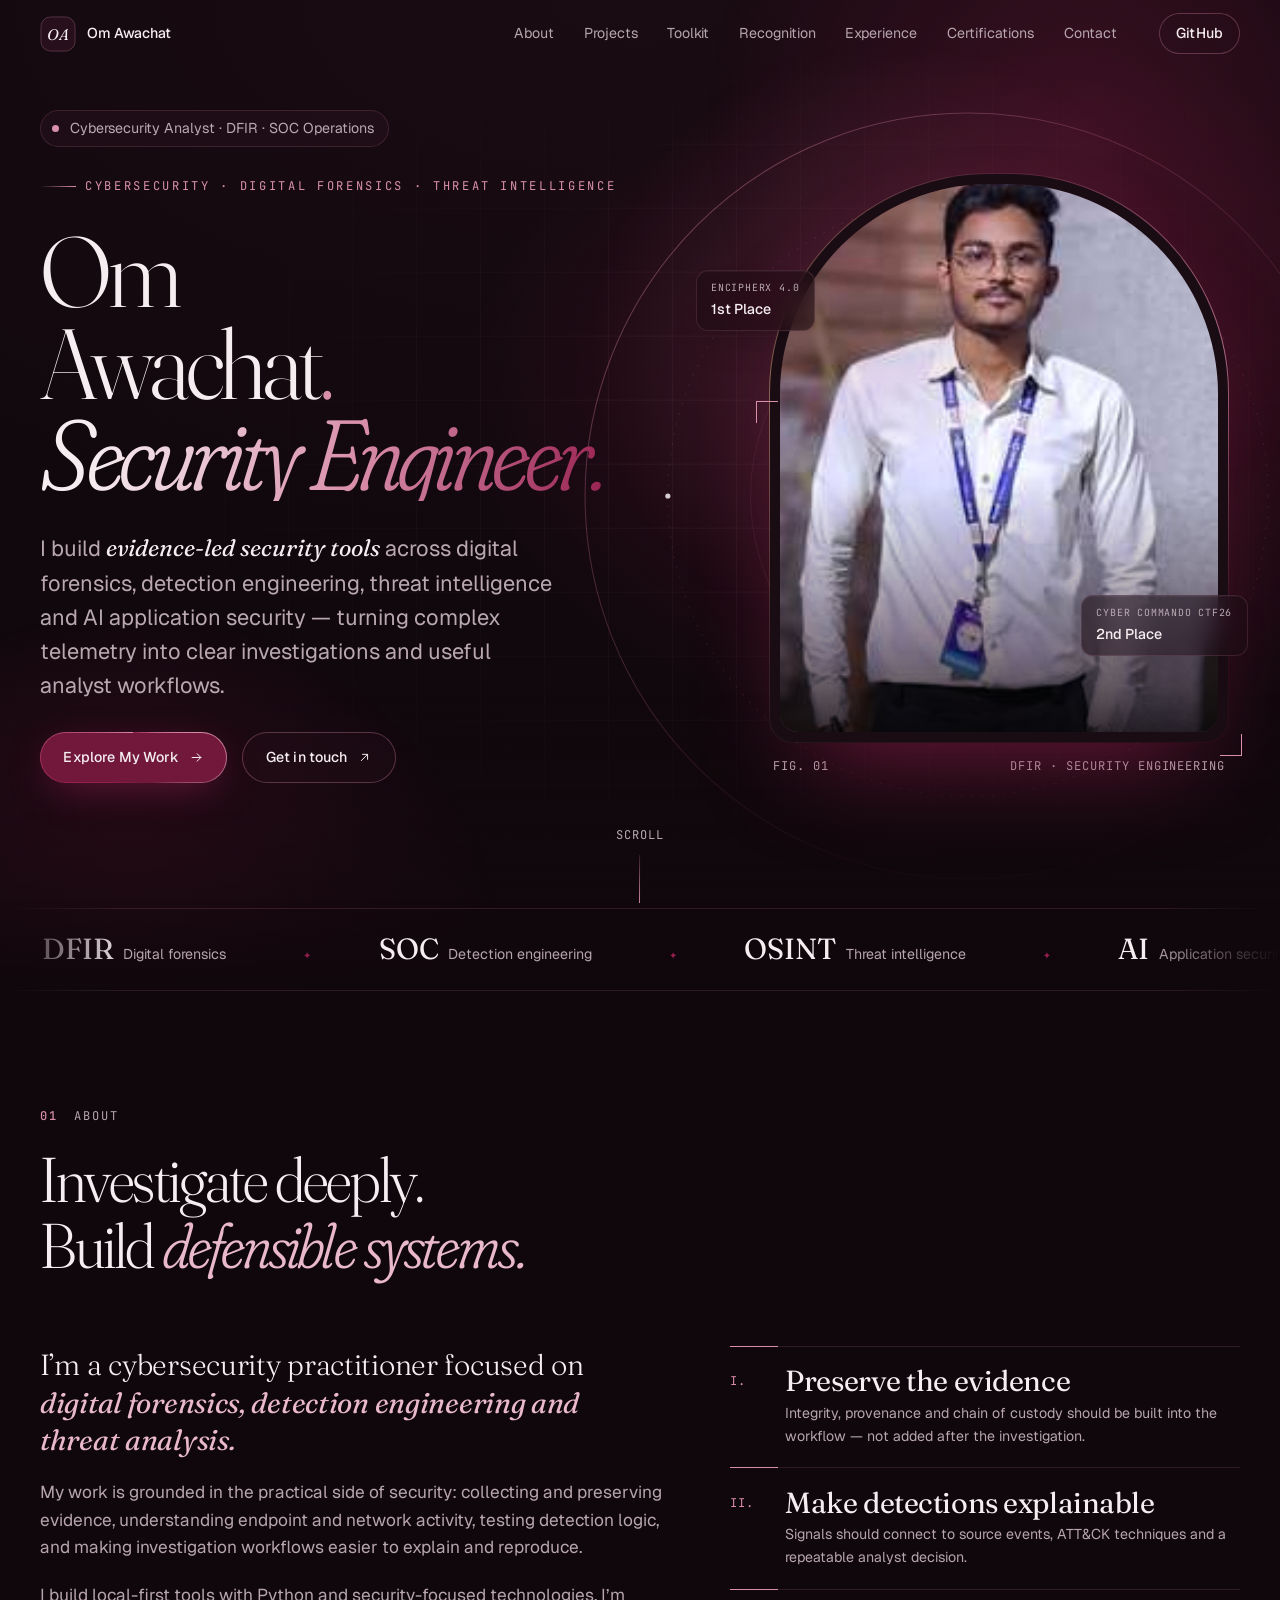
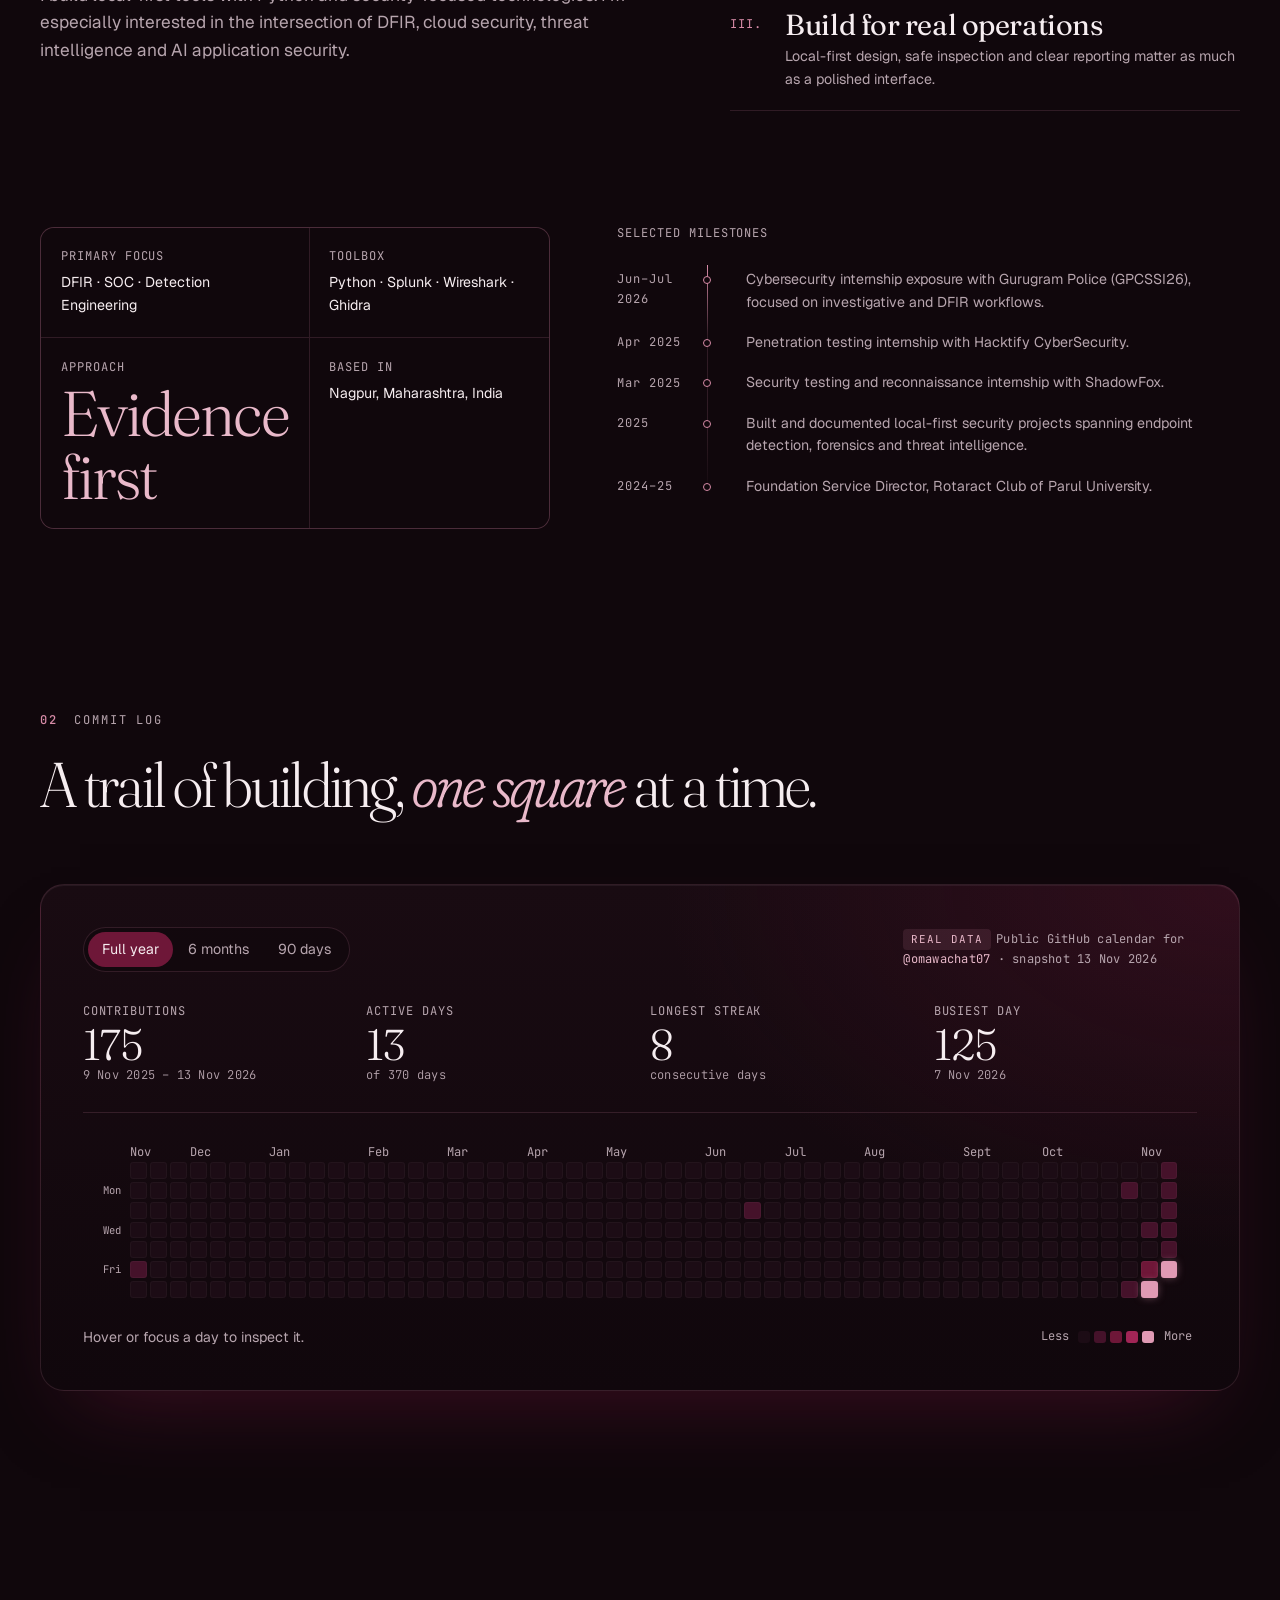
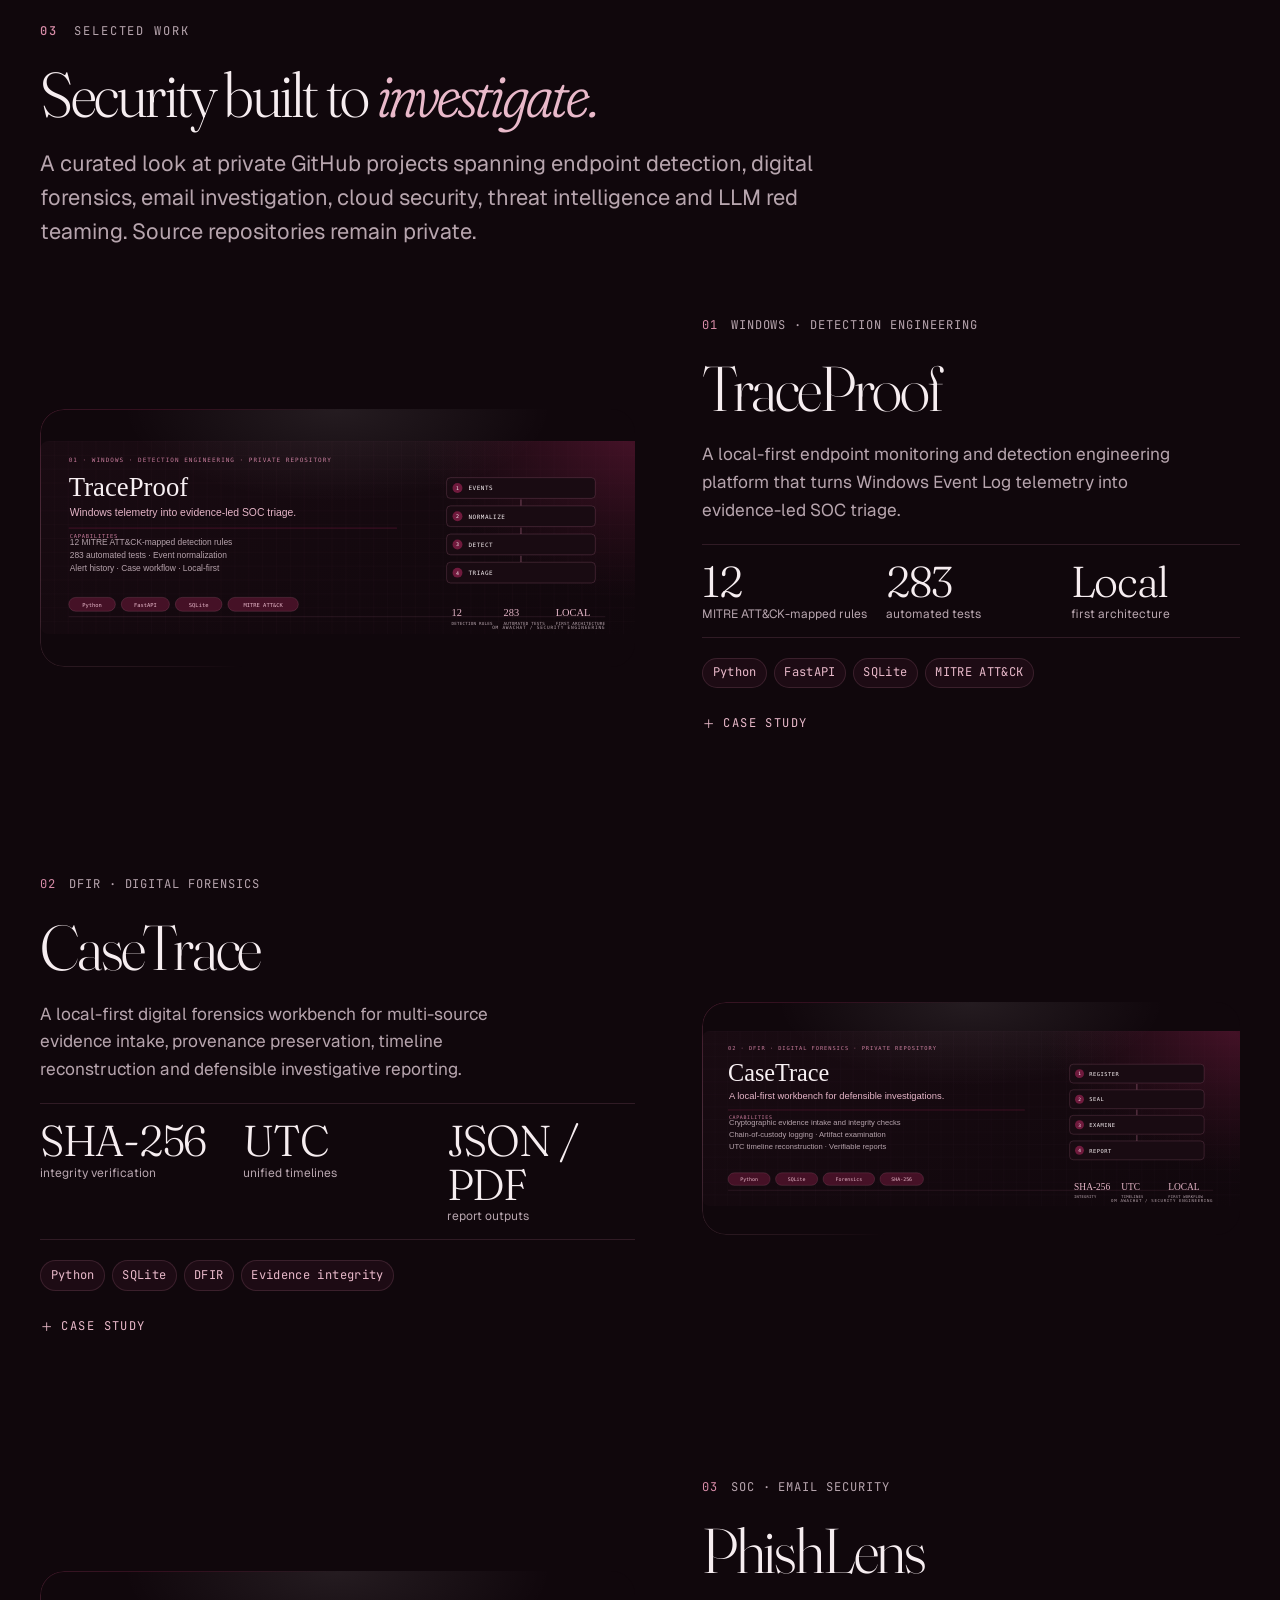
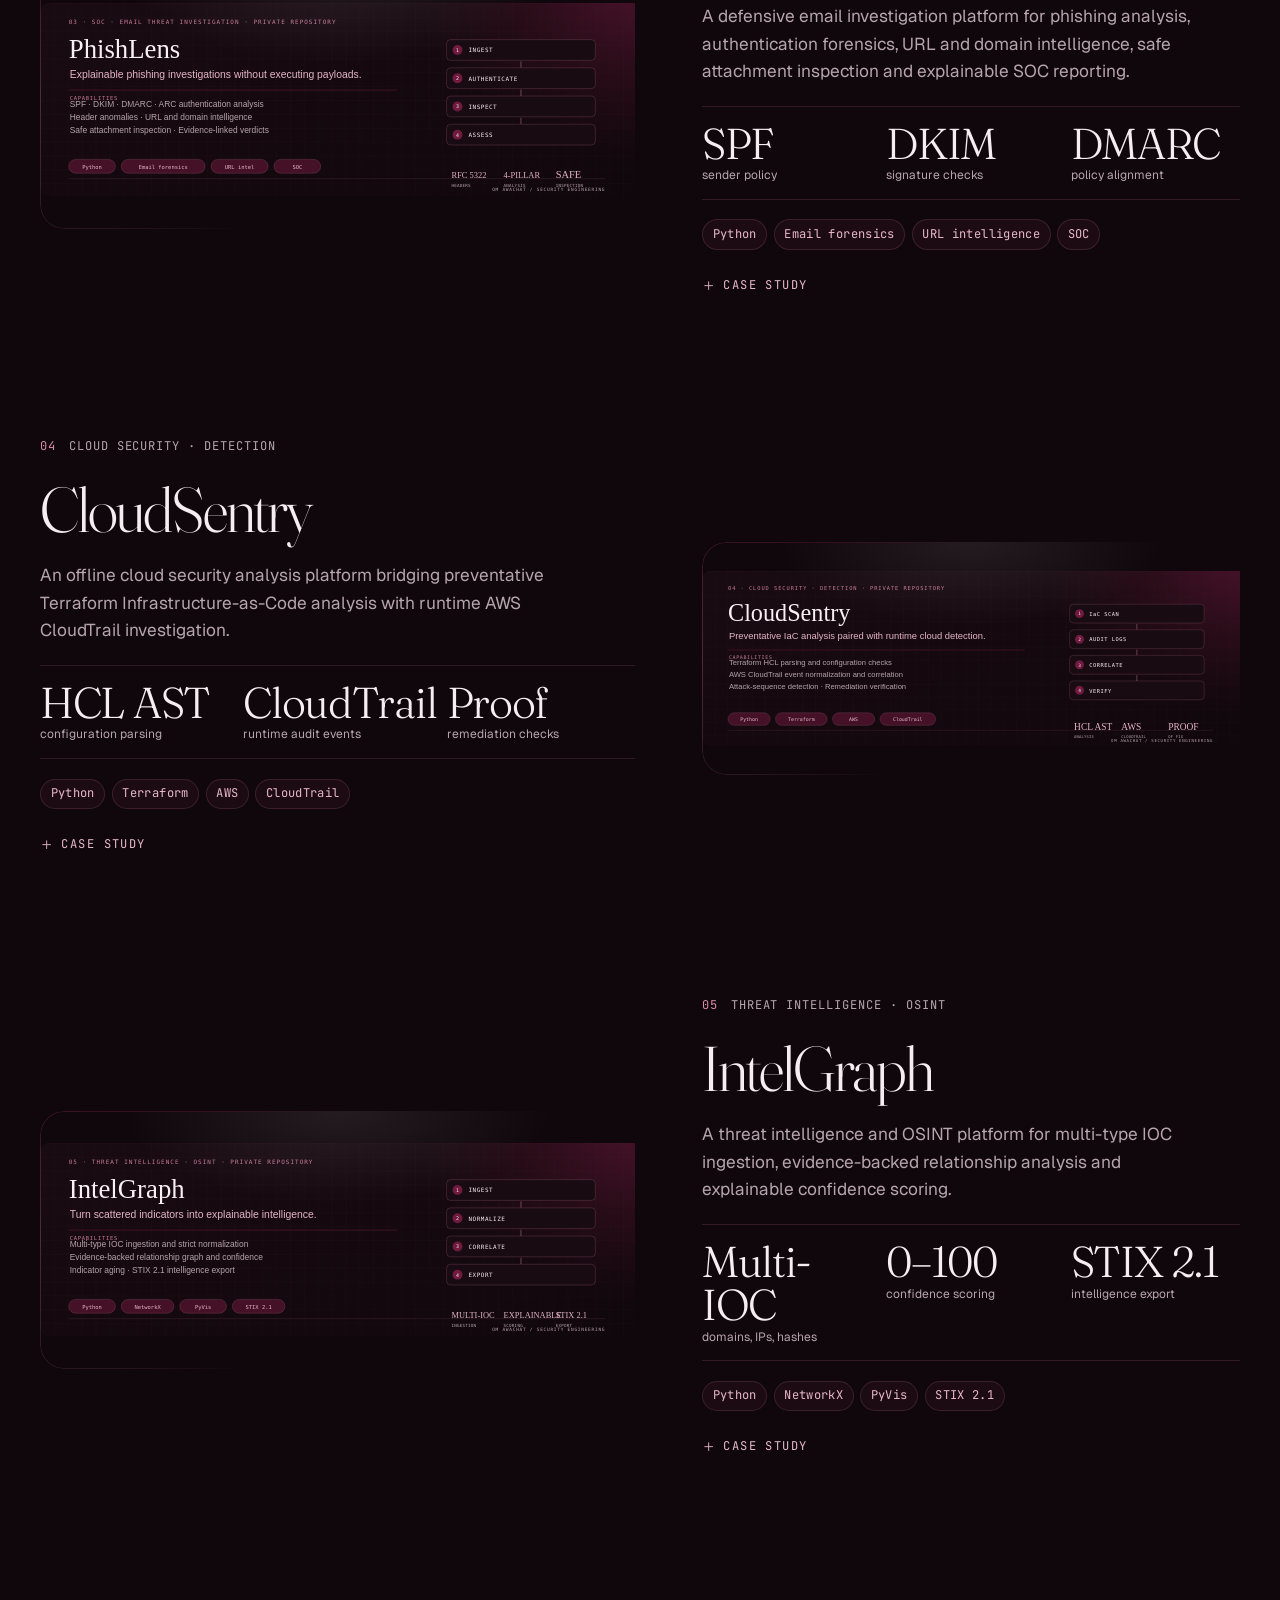
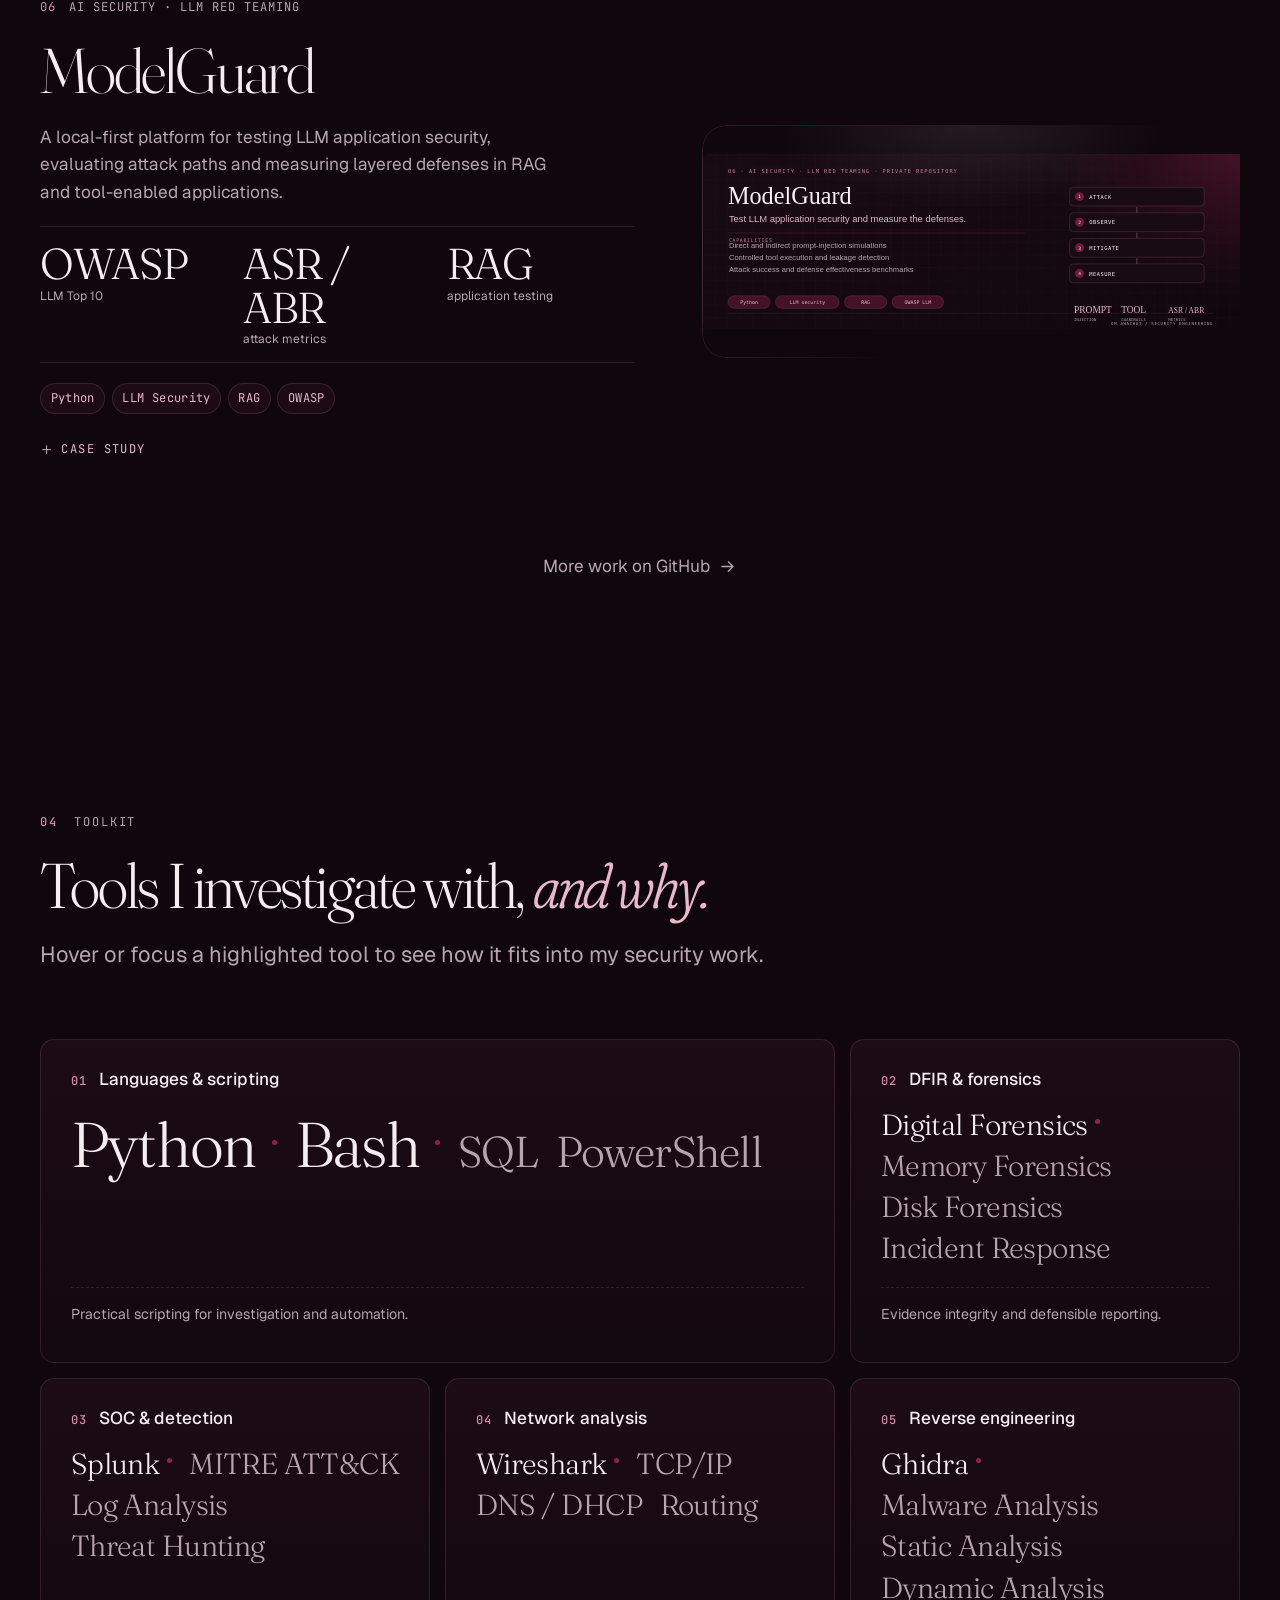
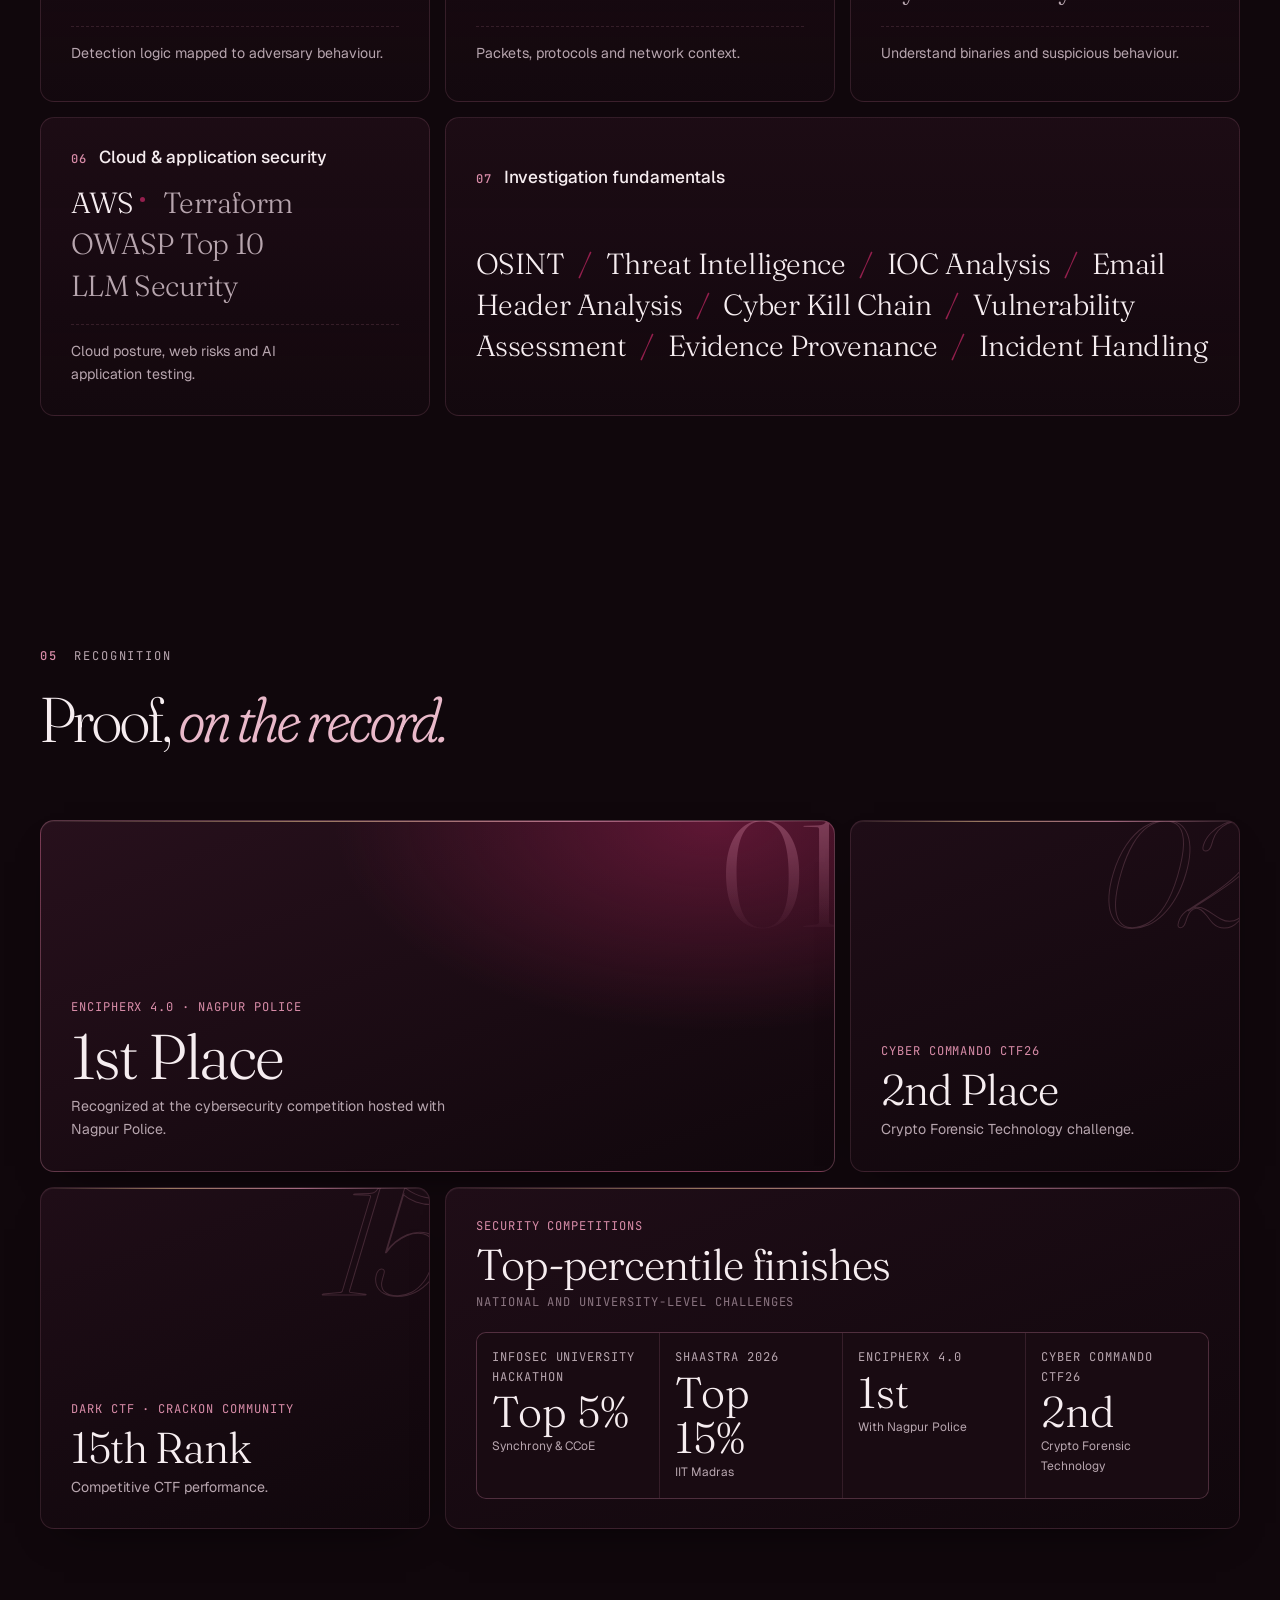
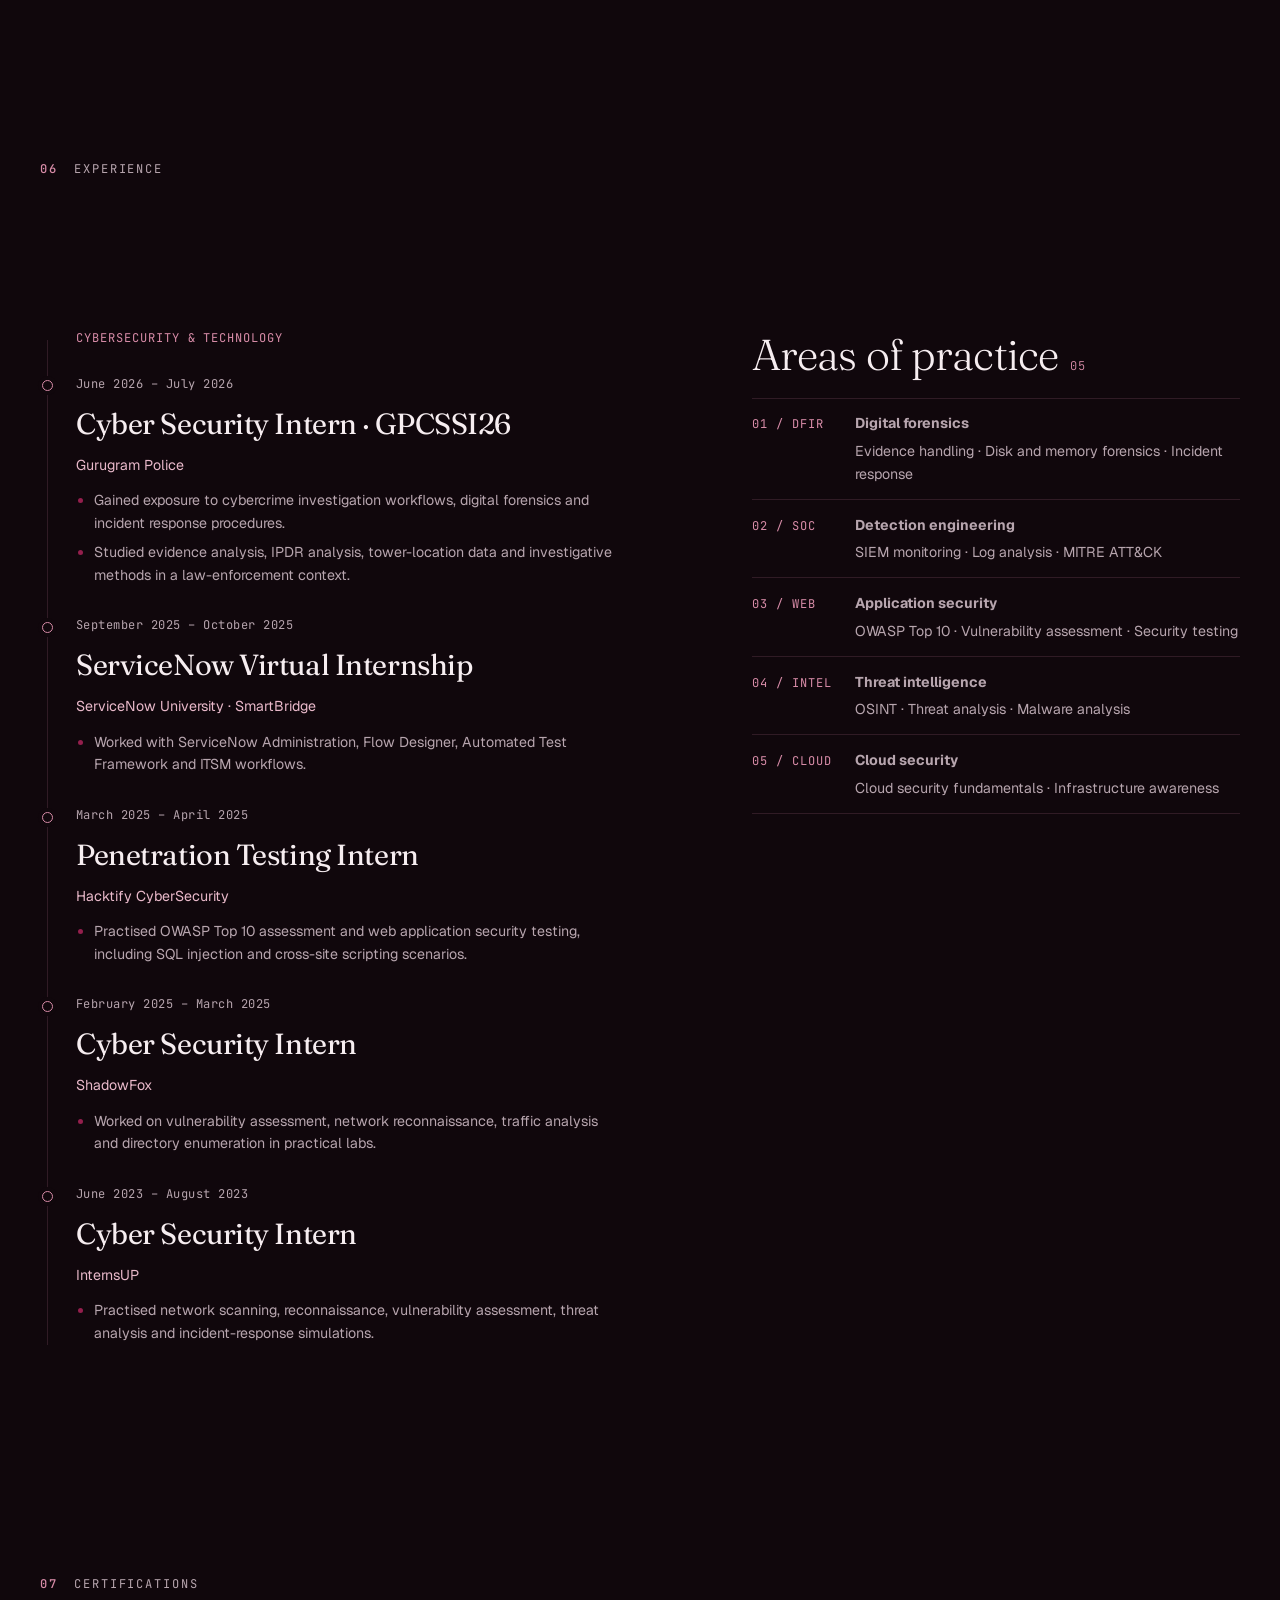
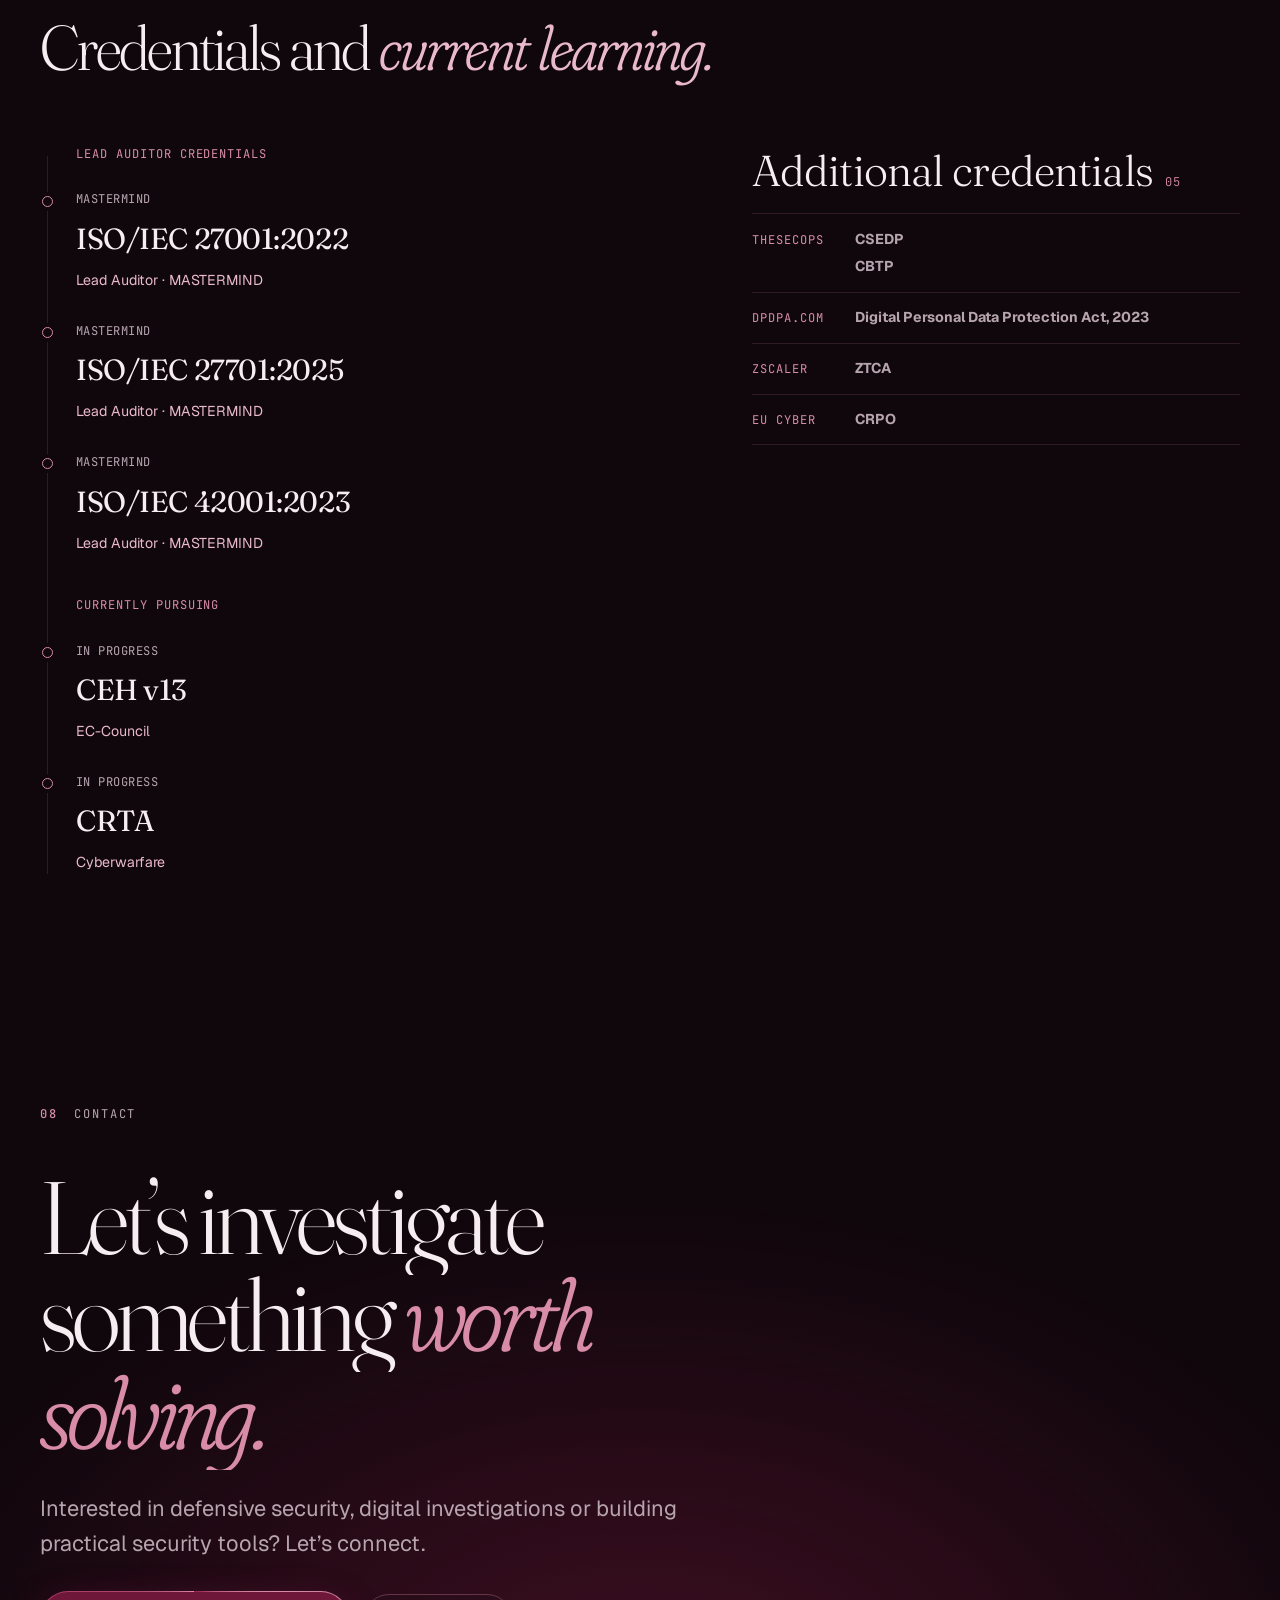
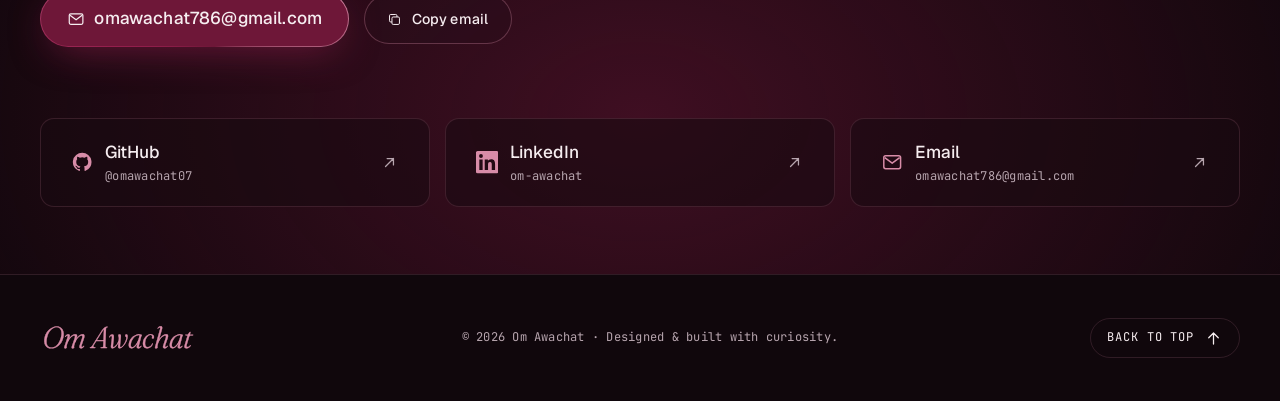
==== index.html @ e0042e6c "deploy: 8a2c4cbab1c41070155e0bf4498dd336990b8940" ====
<!doctype html>
<html lang="en">
<head>
  <meta charset="utf-8">
  <meta name="viewport" content="width=device-width, initial-scale=1, viewport-fit=cover">
  <title>Om Awachat — Cybersecurity Analyst &amp; Security Engineer</title>
  <meta name="description" content="Om Awachat builds evidence-led defensive security tools across DFIR, detection engineering, email security, cloud security, threat intelligence and AI application security.">
  <meta name="author" content="Om Awachat">
  <meta name="theme-color" content="#10070C">
  <link rel="canonical" href="https://omawachat07.github.io/omawachat07/">
  <meta property="og:type" content="profile">
  <meta property="og:site_name" content="Om Awachat">
  <meta property="og:title" content="Om Awachat — Cybersecurity Analyst">
  <meta property="og:description" content="Investigate with curiosity. Defend with evidence.">
  <meta property="og:url" content="https://omawachat07.github.io/omawachat07/">
  <meta property="og:image" content="https://raw.githubusercontent.com/omawachat07/omawachat07/main/assets/om-awachat-portrait.jpg">
  <meta property="og:image:alt" content="Om Awachat GitHub profile portrait">
  <meta name="twitter:card" content="summary_large_image">
  <meta name="twitter:title" content="Om Awachat — Cybersecurity Analyst">
  <meta name="twitter:description" content="Investigate with curiosity. Defend with evidence.">
  <meta name="twitter:image" content="https://raw.githubusercontent.com/omawachat07/omawachat07/main/assets/om-awachat-portrait.jpg">
  <link rel="icon" href="favicon.svg" type="image/svg+xml">
  <link rel="preload" as="image" href="assets/img/om-awachat-portrait.jpg" fetchpriority="high">
  <link rel="preconnect" href="https://fonts.googleapis.com">
  <link rel="preconnect" href="https://fonts.gstatic.com" crossorigin>
  <link rel="stylesheet" href="https://fonts.googleapis.com/css2?family=Fraunces:ital,opsz,wght,SOFT,WONK@0,9..144,200..700,0..100,0..1;1,9..144,200..700,0..100,0..1&amp;family=Geist:wght@300..700&amp;family=JetBrains+Mono:wght@400;500&amp;display=swap">
  <link rel="stylesheet" href="assets/css/tokens.css">
  <link rel="stylesheet" href="assets/css/base.css">
  <link rel="stylesheet" href="assets/css/components.css">
  <link rel="stylesheet" href="assets/css/sections.css">
  <link rel="stylesheet" href="assets/css/om-custom.css">
  <script>document.documentElement.classList.add("js");</script>
  <script type="module" src="assets/js/main.js"></script>
  <script type="application/ld+json">
  {
    "@context": "https://schema.org",
    "@type": "Person",
    "name": "Om Awachat",
    "jobTitle": "Cybersecurity Analyst",
    "email": "mailto:omawachat786@gmail.com",
    "url": "https://omawachat07.github.io/omawachat07/",
    "image": "https://raw.githubusercontent.com/omawachat07/omawachat07/main/assets/om-awachat-portrait.jpg",
    "sameAs": ["https://github.com/omawachat07", "https://www.linkedin.com/in/om-awachat/"]
  }
  </script>
</head>
<body>
<svg width="0" height="0" style="position:absolute" aria-hidden="true" focusable="false">
    <symbol id="i-arrow" viewBox="0 0 24 24"><path fill="none" stroke="currentColor" stroke-width="1.6" stroke-linecap="round" stroke-linejoin="round" d="M5 12h14M13 6l6 6-6 6"/></symbol>
    <symbol id="i-ext" viewBox="0 0 24 24"><path fill="none" stroke="currentColor" stroke-width="1.6" stroke-linecap="round" stroke-linejoin="round" d="M7 17 17 7M9 7h8v8"/></symbol>
    <symbol id="i-down" viewBox="0 0 24 24"><path fill="none" stroke="currentColor" stroke-width="1.6" stroke-linecap="round" stroke-linejoin="round" d="M12 5v14M6 13l6 6 6-6"/></symbol>
    <symbol id="i-up" viewBox="0 0 24 24"><path fill="none" stroke="currentColor" stroke-width="1.6" stroke-linecap="round" stroke-linejoin="round" d="M12 19V5M6 11l6-6 6 6"/></symbol>
    <symbol id="i-plus" viewBox="0 0 24 24"><path fill="none" stroke="currentColor" stroke-width="1.6" stroke-linecap="round" d="M12 5v14M5 12h14"/></symbol>
    <symbol id="i-mail" viewBox="0 0 24 24"><g fill="none" stroke="currentColor" stroke-width="1.6" stroke-linejoin="round"><rect x="3" y="5" width="18" height="14" rx="2"/><path d="m4 7 8 6 8-6"/></g></symbol>
    <symbol id="i-copy" viewBox="0 0 24 24"><g fill="none" stroke="currentColor" stroke-width="1.6" stroke-linejoin="round"><rect x="8" y="8" width="12" height="12" rx="2"/><path d="M16 8V6a2 2 0 0 0-2-2H6a2 2 0 0 0-2 2v8a2 2 0 0 0 2 2h2"/></g></symbol>
    <symbol id="i-check" viewBox="0 0 24 24"><path fill="none" stroke="currentColor" stroke-width="1.8" stroke-linecap="round" stroke-linejoin="round" d="m5 12.5 4.5 4.5L19 7.5"/></symbol>
    <symbol id="i-play" viewBox="0 0 24 24"><g fill="none" stroke="currentColor" stroke-width="1.6" stroke-linejoin="round"><circle cx="12" cy="12" r="9"/><path d="m10 8.5 5.5 3.5-5.5 3.5z"/></g></symbol>
    <symbol id="i-film" viewBox="0 0 24 24"><g fill="none" stroke="currentColor" stroke-width="1.6" stroke-linejoin="round"><rect x="3" y="4" width="18" height="16" rx="2"/><path d="M7 4v16M17 4v16M3 9h4M3 15h4M17 9h4M17 15h4"/></g></symbol>
    <symbol id="i-github" viewBox="0 0 24 24"><path fill="currentColor" d="M12 2a10 10 0 0 0-3.16 19.49c.5.09.68-.22.68-.48v-1.7c-2.78.6-3.37-1.34-3.37-1.34-.45-1.16-1.11-1.47-1.11-1.47-.91-.62.07-.61.07-.61 1 .07 1.53 1.03 1.53 1.03.89 1.53 2.34 1.09 2.91.83.09-.65.35-1.09.63-1.34-2.22-.25-4.55-1.11-4.55-4.94 0-1.09.39-1.98 1.03-2.68-.1-.25-.45-1.27.1-2.65 0 0 .84-.27 2.75 1.02a9.56 9.56 0 0 1 5 0c1.91-1.29 2.75-1.02 2.75-1.02.55 1.38.2 2.4.1 2.65.64.7 1.03 1.59 1.03 2.68 0 3.84-2.34 4.68-4.57 4.93.36.31.68.92.68 1.85v2.74c0 .27.18.58.69.48A10 10 0 0 0 12 2Z"/></symbol>
    <symbol id="i-linkedin" viewBox="0 0 24 24"><path fill="currentColor" d="M20.45 20.45h-3.56v-5.57c0-1.33-.02-3.04-1.85-3.04-1.86 0-2.14 1.45-2.14 2.94v5.67H9.35V9h3.41v1.56h.05c.48-.9 1.64-1.85 3.37-1.85 3.6 0 4.27 2.37 4.27 5.46v6.28ZM5.34 7.43a2.06 2.06 0 1 1 0-4.13 2.06 2.06 0 0 1 0 4.13ZM7.12 20.45H3.56V9h3.56v11.45ZM22.22 0H1.77C.79 0 0 .77 0 1.73v20.54C0 23.23.79 24 1.77 24h20.45c.98 0 1.78-.77 1.78-1.73V1.73C24 .77 23.2 0 22.22 0Z"/></symbol>
  </svg>
<a class="skip-link" href="#main">Skip to content</a>
<div class="intro" aria-hidden="true">
  <svg class="intro__mark" viewBox="0 0 120 120"><circle cx="60" cy="60" r="54"/><text x="60" y="74" text-anchor="middle">OA</text></svg>
</div>
<div class="scroll-progress" aria-hidden="true"><span></span></div>

<header class="nav" data-nav>
  <div class="nav__inner container">
    <a class="nav__brand" href="#top" aria-label="Om Awachat — back to top">
      <svg class="nav__mono" viewBox="0 0 40 40" aria-hidden="true"><rect x="1" y="1" width="38" height="38" rx="11"/><text x="20" y="26.5" text-anchor="middle">OA</text></svg>
      <span class="nav__name">Om Awachat</span>
    </a>
    <nav class="nav__links" aria-label="Primary">
      <ul role="list">
        <li><a href="#about" data-navlink>About</a></li>
        <li><a href="#projects" data-navlink>Projects</a></li>
        <li><a href="#skills" data-navlink>Toolkit</a></li>
        <li><a href="#achievements" data-navlink>Recognition</a></li>
        <li><a href="#experience" data-navlink>Experience</a></li>
        <li><a href="#certifications" data-navlink>Certifications</a></li>
        <li><a href="#contact" data-navlink>Contact</a></li>
      </ul>
    </nav>
    <a class="btn btn--ghost btn--small nav__cta" href="https://github.com/omawachat07" target="_blank" rel="noopener">GitHub</a>
    <button class="nav__toggle" type="button" aria-expanded="false" aria-controls="mobile-menu" data-menu-toggle>
      <span class="visually-hidden">Open menu</span><span class="nav__burger" aria-hidden="true"><i></i><i></i></span>
    </button>
  </div>
  <div class="mobile-menu" id="mobile-menu" data-menu hidden>
    <nav aria-label="Mobile"><ol role="list">
      <li style="--i:0"><a href="#about"><span class="mono">01</span>About</a></li>
      <li style="--i:1"><a href="#projects"><span class="mono">02</span>Projects</a></li>
      <li style="--i:2"><a href="#skills"><span class="mono">03</span>Toolkit</a></li>
      <li style="--i:3"><a href="#achievements"><span class="mono">04</span>Recognition</a></li>
      <li style="--i:4"><a href="#experience"><span class="mono">05</span>Experience</a></li>
      <li style="--i:5"><a href="#contact"><span class="mono">06</span>Contact</a></li>
    </ol></nav>
    <div class="mobile-menu__foot">
      <a class="btn btn--primary" href="mailto:omawachat786@gmail.com">Email Om</a>
      <a class="mono link-u" href="https://github.com/omawachat07">github.com/omawachat07</a>
    </div>
  </div>
</header>

<main id="main">
  <section class="hero" id="top" aria-labelledby="hero-title" data-hero>
    <div class="hero__bg" aria-hidden="true">
      <div class="hero__field hero__field--a"></div><div class="hero__field hero__field--b"></div><div class="hero__grid"></div><div class="hero__spot"></div>
      <svg class="hero__orbits" viewBox="0 0 800 800" fill="none"><defs><linearGradient id="orb-g" x1="0" y1="0" x2="1" y2="1"><stop offset="0" stop-color="#D88CA8" stop-opacity=".55"/><stop offset="1" stop-color="#6E1738" stop-opacity="0"/></linearGradient></defs><g class="orbit orbit--1"><ellipse cx="400" cy="400" rx="370" ry="370" stroke="url(#orb-g)"/><circle cx="770" cy="400" r="3.5" fill="#D88CA8"/></g><g class="orbit orbit--2"><ellipse cx="400" cy="400" rx="290" ry="290" stroke="rgba(216,140,168,.14)" stroke-dasharray="2 8"/><circle cx="110" cy="400" r="2.5" fill="#F6EDF0"/></g><g class="orbit orbit--3"><ellipse cx="400" cy="400" rx="210" ry="210" stroke="rgba(216,140,168,.1)"/><circle cx="400" cy="190" r="2" fill="#D88CA8"/></g></svg>
    </div>
    <div class="hero__inner container">
      <div class="hero__copy">
        <p class="hero__status" data-reveal style="--d:1"><span class="dot" aria-hidden="true"></span>Cybersecurity Analyst · DFIR · SOC Operations</p>
        <p class="eyebrow" data-reveal style="--d:2">Cybersecurity · Digital Forensics · Threat Intelligence</p>
        <h1 class="hero__title" id="hero-title">
          <span class="line-mask"><span style="--d:0">Om</span></span>
          <span class="line-mask"><span style="--d:1">Awachat<span class="hero__period">.</span></span></span>
          <span class="line-mask"><span style="--d:2" class="italic">Security Engineer.</span></span>
        </h1>
        <p class="hero__lede" data-reveal style="--d:5">I build <em>evidence-led security tools</em> across digital forensics, detection engineering, threat intelligence and AI application security — turning complex telemetry into clear investigations and useful analyst workflows.</p>
        <div class="hero__ctas" data-reveal style="--d:6">
          <a class="btn btn--primary" href="#projects" data-magnetic>Explore My Work <svg class="arrow" aria-hidden="true"><use href="#i-arrow"/></svg></a>
          <a class="btn btn--ghost" href="#contact" data-magnetic>Get in touch <svg aria-hidden="true"><use href="#i-ext"/></svg></a>
        </div>
        <ul class="hero__social" role="list" data-reveal style="--d:7">
          <li><a class="link-u" href="https://github.com/omawachat07" target="_blank" rel="noopener"><svg class="icon" aria-hidden="true"><use href="#i-github"/></svg>GitHub</a></li>
          <li><a class="link-u" href="https://www.linkedin.com/in/om-awachat/" target="_blank" rel="noopener"><svg class="icon" aria-hidden="true"><use href="#i-linkedin"/></svg>LinkedIn</a></li>
        </ul>
      </div>
      <figure class="portrait" data-tilt>
        <div class="portrait__frame"><div class="portrait__photo">
          <img src="assets/img/om-awachat-portrait.jpg" width="640" height="640" alt="Om Awachat GitHub profile portrait" fetchpriority="high" decoding="async">
        </div><span class="portrait__corner portrait__corner--tl" aria-hidden="true"></span><span class="portrait__corner portrait__corner--br" aria-hidden="true"></span></div>
        <figcaption class="portrait__meta"><span class="mono">Fig. 01</span><span class="mono">DFIR · SECURITY ENGINEERING</span></figcaption>
        <p class="portrait__chip portrait__chip--a glass" aria-hidden="true"><span class="mono">EncipherX 4.0</span><b>1st Place</b></p>
        <p class="portrait__chip portrait__chip--b glass" aria-hidden="true"><span class="mono">Cyber Commando CTF26</span><b>2nd Place</b></p>
      </figure>
    </div>
    <a class="hero__scroll" href="#about" aria-label="Scroll to About"><span class="mono">Scroll</span><span class="hero__scroll-line" aria-hidden="true"></span></a>
    <div class="ticker" aria-label="Highlights"><ul role="list" class="ticker__track">
      <li><b>DFIR</b> Digital forensics</li><li><b>SOC</b> Detection engineering</li><li><b>OSINT</b> Threat intelligence</li><li><b>AI</b> Application security</li><li><b>1st</b> EncipherX 4.0</li><li><b>2nd</b> Cyber Commando CTF26</li>
    </ul></div>
  </section>

  <section class="section about" id="about" aria-labelledby="about-title">
    <div class="container">
      <header class="section-head"><p class="section-index" data-reveal><b>01</b> About</p><h2 class="section-title" id="about-title" data-reveal style="--d:1">Investigate deeply. Build <em>defensible systems.</em></h2></header>
      <div class="about__grid">
        <div class="about__intro" data-reveal style="--d:1">
          <p class="about__lead">I’m a cybersecurity practitioner focused on <strong>digital forensics, detection engineering and threat analysis.</strong></p>
          <p>My work is grounded in the practical side of security: collecting and preserving evidence, understanding endpoint and network activity, testing detection logic, and making investigation workflows easier to explain and reproduce.</p>
          <p>I build local-first tools with Python and security-focused technologies. I’m especially interested in the intersection of DFIR, cloud security, threat intelligence and AI application security.</p>
        </div>
        <ol class="principles" role="list">
          <li class="principle" data-reveal style="--d:2"><span class="principle__n mono">i.</span><h3>Preserve the evidence</h3><p>Integrity, provenance and chain of custody should be built into the workflow — not added after the investigation.</p></li>
          <li class="principle" data-reveal style="--d:3"><span class="principle__n mono">ii.</span><h3>Make detections explainable</h3><p>Signals should connect to source events, ATT&amp;CK techniques and a repeatable analyst decision.</p></li>
          <li class="principle" data-reveal style="--d:4"><span class="principle__n mono">iii.</span><h3>Build for real operations</h3><p>Local-first design, safe inspection and clear reporting matter as much as a polished interface.</p></li>
        </ol>
      </div>
      <div class="about__lower">
        <dl class="facts" data-reveal>
          <div><dt class="mono">Primary focus</dt><dd>DFIR · SOC · Detection Engineering</dd></div>
          <div><dt class="mono">Toolbox</dt><dd>Python · Splunk · Wireshark · Ghidra</dd></div>
          <div><dt class="mono">Approach</dt><dd><span class="facts__big">Evidence first</span></dd></div>
          <div><dt class="mono">Based in</dt><dd>Nagpur, Maharashtra, India</dd></div>
        </dl>
        <div class="milestones" data-reveal style="--d:1">
          <h3 class="mono milestones__title">Selected milestones</h3>
          <ol class="milestones__list" role="list">
            <li><time class="mono">Jun–Jul 2026</time><p>Cybersecurity internship exposure with Gurugram Police (GPCSSI26), focused on investigative and DFIR workflows.</p></li>
            <li><time class="mono">Apr 2025</time><p>Penetration testing internship with Hacktify CyberSecurity.</p></li>
            <li><time class="mono">Mar 2025</time><p>Security testing and reconnaissance internship with ShadowFox.</p></li>
            <li><time class="mono">2025</time><p>Built and documented local-first security projects spanning endpoint detection, forensics and threat intelligence.</p></li>
            <li><time class="mono">2024–25</time><p>Foundation Service Director, Rotaract Club of Parul University.</p></li>
          </ol>
        </div>
      </div>
    </div>
  </section>

  <section class="section activity" id="activity" aria-labelledby="activity-title">
    <div class="container">
      <header class="section-head"><p class="section-index" data-reveal><b>02</b> Commit log</p><h2 class="section-title" id="activity-title" data-reveal style="--d:1">A trail of building, <em>one square</em> at a time.</h2></header>
      <div class="heatmap" data-heatmap data-reveal="fade">
        <div class="heatmap__top"><div class="heatmap__ranges" role="group" aria-label="Time range"><button type="button" data-range="all" aria-pressed="true">Full year</button><button type="button" data-range="182" aria-pressed="false">6 months</button><button type="button" data-range="90" aria-pressed="false">90 days</button></div><p class="heatmap__source mono" data-heatmap-source>Loading contribution data…</p></div>
        <dl class="heatmap__stats" data-heatmap-stats aria-live="polite"><div><dt class="mono">Contributions</dt><dd data-stat="total">—</dd></div><div><dt class="mono">Active days</dt><dd data-stat="active">—</dd></div><div><dt class="mono">Longest streak</dt><dd data-stat="streak">—</dd></div><div><dt class="mono">Busiest day</dt><dd data-stat="peak">—</dd></div></dl>
        <div class="heatmap__scroller" data-heatmap-scroller><div class="heatmap__board"><div class="heatmap__months" data-heatmap-months aria-hidden="true"></div><div class="heatmap__days mono" aria-hidden="true"><span>Mon</span><span>Wed</span><span>Fri</span></div><div class="heatmap__grid" data-heatmap-grid role="grid" aria-label="Daily GitHub contributions. Use arrow keys to move between days."></div></div></div>
        <div class="heatmap__foot"><p class="heatmap__readout" data-heatmap-readout aria-live="polite">Hover or focus a day to inspect it.</p><div class="heatmap__legend" aria-label="Activity levels: none, low, medium, high, highest"><span class="mono">Less</span><i data-l="0"></i><i data-l="1"></i><i data-l="2"></i><i data-l="3"></i><i data-l="4"></i><span class="mono">More</span></div></div>
        <div class="heatmap__tip glass" data-heatmap-tip role="tooltip" hidden></div>
      </div>
    </div>
  </section>

  <section class="section projects" id="projects" aria-labelledby="projects-title">
    <div class="container">
      <header class="section-head"><p class="section-index" data-reveal><b>03</b> Selected work</p><h2 class="section-title" id="projects-title" data-reveal style="--d:1">Security built to <em>investigate.</em></h2><p class="section-lede" data-reveal style="--d:2">A curated look at private GitHub projects spanning endpoint detection, digital forensics, email investigation, cloud security, threat intelligence and LLM red teaming. Source repositories remain private.</p></header>
      <div class="work">
        <article class="case case--policy" data-reveal aria-labelledby="p1-title">
          <div class="case__visual" data-tilt><img src="assets/img/project-traceproof.svg" alt="TraceProof project artwork: Windows telemetry, normalization, detection and triage workflow" loading="lazy"></div>
          <div class="case__body"><p class="case__kicker mono"><span>01</span> WINDOWS · DETECTION ENGINEERING</p><h3 class="case__title" id="p1-title">TraceProof</h3><p class="case__problem">A local-first endpoint monitoring and detection engineering platform that turns Windows Event Log telemetry into evidence-led SOC triage.</p>
            <ul class="case__metrics" role="list"><li><b>12</b><span>MITRE ATT&amp;CK-mapped rules</span></li><li><b>283</b><span>automated tests</span></li><li><b>Local</b><span>first architecture</span></li></ul>
            <ul class="tags" role="list"><li class="tag">Python</li><li class="tag">FastAPI</li><li class="tag">SQLite</li><li class="tag">MITRE ATT&amp;CK</li></ul>
            <button class="case__toggle" type="button" aria-expanded="false" aria-controls="p1-more"><svg class="icon" aria-hidden="true"><use href="#i-plus"/></svg> Case study</button>
            <div class="case__more" id="p1-more" data-collapsible><div><h4 class="mono">Engineering focus</h4><ul><li>Ingests Windows Security, System and PowerShell event telemetry with normalized UTC timestamps.</li><li>Evaluates modular ATT&amp;CK-mapped detections and tracks alert history, triage and case workflows.</li><li>Uses a self-authored regression dataset and 283 automated tests; Atomic Red Team validation is pending.</li></ul><p class="case__note mono">Private GitHub repository · source not publicly accessible.</p></div></div>
          </div>
        </article>

        <article class="case case--pay case--flip" data-reveal aria-labelledby="p2-title">
          <div class="case__visual" data-tilt><img src="assets/img/project-casetrace.svg" alt="CaseTrace project artwork: evidence registration, integrity sealing, examination and report workflow" loading="lazy"></div>
          <div class="case__body"><p class="case__kicker mono"><span>02</span> DFIR · DIGITAL FORENSICS</p><h3 class="case__title" id="p2-title">CaseTrace</h3><p class="case__problem">A local-first digital forensics workbench for multi-source evidence intake, provenance preservation, timeline reconstruction and defensible investigative reporting.</p>
            <ul class="case__metrics" role="list"><li><b>SHA-256</b><span>integrity verification</span></li><li><b>UTC</b><span>unified timelines</span></li><li><b>JSON / PDF</b><span>report outputs</span></li></ul>
            <ul class="tags" role="list"><li class="tag">Python</li><li class="tag">SQLite</li><li class="tag">DFIR</li><li class="tag">Evidence integrity</li></ul>
            <button class="case__toggle" type="button" aria-expanded="false" aria-controls="p2-more"><svg class="icon" aria-hidden="true"><use href="#i-plus"/></svg> Case study</button>
            <div class="case__more" id="p2-more" data-collapsible><div><h4 class="mono">Investigation lifecycle</h4><ul><li>Formal case registration and cryptographic evidence intake.</li><li>SHA-256 and multi-hash integrity verification with chain-of-custody logging.</li><li>Bounded artifact examination, normalized UTC timelines and tamper-evident reports.</li></ul><p class="case__note mono">Private GitHub repository · source not publicly accessible.</p></div></div>
          </div>
        </article>

        <article class="case case--star" data-reveal aria-labelledby="p3-title">
          <div class="case__visual" data-tilt><img src="assets/img/project-phishlens.svg" alt="PhishLens project artwork: email ingestion, authentication, inspection and assessment workflow" loading="lazy"></div>
          <div class="case__body"><p class="case__kicker mono"><span>03</span> SOC · EMAIL SECURITY</p><h3 class="case__title" id="p3-title">PhishLens</h3><p class="case__problem">A defensive email investigation platform for phishing analysis, authentication forensics, URL and domain intelligence, safe attachment inspection and explainable SOC reporting.</p>
            <ul class="case__metrics" role="list"><li><b>SPF</b><span>sender policy</span></li><li><b>DKIM</b><span>signature checks</span></li><li><b>DMARC</b><span>policy alignment</span></li></ul>
            <ul class="tags" role="list"><li class="tag">Python</li><li class="tag">Email forensics</li><li class="tag">URL intelligence</li><li class="tag">SOC</li></ul>
            <button class="case__toggle" type="button" aria-expanded="false" aria-controls="p3-more"><svg class="icon" aria-hidden="true"><use href="#i-plus"/></svg> Case study</button>
            <div class="case__more" id="p3-more" data-collapsible><div><h4 class="mono">Investigation approach</h4><ul><li>Correlates RFC 5322 header anomalies and SPF, DKIM, DMARC and ARC authentication.</li><li>Analyzes routing, combosquatting and homoglyph domains with evidence-linked findings.</li><li>Uses safe attachment inspection without executing suspicious payloads.</li></ul><p class="case__note mono">Private GitHub repository · source not publicly accessible.</p></div></div>
          </div>
        </article>

        <article class="case case--saas case--flip" data-reveal aria-labelledby="p4-title">
          <div class="case__visual" data-tilt><img src="assets/img/project-cloudsentry.svg" alt="CloudSentry project artwork: infrastructure scan, audit logs, correlation and verification workflow" loading="lazy"></div>
          <div class="case__body"><p class="case__kicker mono"><span>04</span> CLOUD SECURITY · DETECTION</p><h3 class="case__title" id="p4-title">CloudSentry</h3><p class="case__problem">An offline cloud security analysis platform bridging preventative Terraform Infrastructure-as-Code analysis with runtime AWS CloudTrail investigation.</p>
            <ul class="case__metrics" role="list"><li><b>HCL AST</b><span>configuration parsing</span></li><li><b>CloudTrail</b><span>runtime audit events</span></li><li><b>Proof</b><span>remediation checks</span></li></ul>
            <ul class="tags" role="list"><li class="tag">Python</li><li class="tag">Terraform</li><li class="tag">AWS</li><li class="tag">CloudTrail</li></ul>
            <button class="case__toggle" type="button" aria-expanded="false" aria-controls="p4-more"><svg class="icon" aria-hidden="true"><use href="#i-plus"/></svg> Case study</button>
            <div class="case__more" id="p4-more" data-collapsible><div><h4 class="mono">Security workflow</h4><ul><li>Parses Terraform HCL into an abstract syntax tree for configuration analysis.</li><li>Normalizes AWS CloudTrail records and correlates multi-event attack sequences.</li><li>Verifies remediation independently using before-and-after configuration evidence.</li></ul><p class="case__note mono">Private GitHub repository · source not publicly accessible.</p></div></div>
          </div>
        </article>

        <article class="case case--policy" data-reveal aria-labelledby="p5-title">
          <div class="case__visual" data-tilt><img src="assets/img/project-intelgraph.svg" alt="IntelGraph project artwork: IOC ingestion, normalization, correlation and export workflow" loading="lazy"></div>
          <div class="case__body"><p class="case__kicker mono"><span>05</span> THREAT INTELLIGENCE · OSINT</p><h3 class="case__title" id="p5-title">IntelGraph</h3><p class="case__problem">A threat intelligence and OSINT platform for multi-type IOC ingestion, evidence-backed relationship analysis and explainable confidence scoring.</p>
            <ul class="case__metrics" role="list"><li><b>Multi-IOC</b><span>domains, IPs, hashes</span></li><li><b>0–100</b><span>confidence scoring</span></li><li><b>STIX 2.1</b><span>intelligence export</span></li></ul>
            <ul class="tags" role="list"><li class="tag">Python</li><li class="tag">NetworkX</li><li class="tag">PyVis</li><li class="tag">STIX 2.1</li></ul>
            <button class="case__toggle" type="button" aria-expanded="false" aria-controls="p5-more"><svg class="icon" aria-hidden="true"><use href="#i-plus"/></svg> Case study</button>
            <div class="case__more" id="p5-more" data-collapsible><div><h4 class="mono">Intelligence model</h4><ul><li>Normalizes and deduplicates domains, IPv4/IPv6 addresses and file hashes.</li><li>Separates verified observations, source-reported claims and analytical hypotheses.</li><li>Correlates relationships in an interactive graph and exports STIX 2.1 objects.</li></ul><p class="case__note mono">Private GitHub repository · source not publicly accessible.</p></div></div>
          </div>
        </article>

        <article class="case case--pay case--flip" data-reveal aria-labelledby="p6-title">
          <div class="case__visual" data-tilt><img src="assets/img/project-modelguard.svg" alt="ModelGuard project artwork: attack, observe, mitigate and measure workflow" loading="lazy"></div>
          <div class="case__body"><p class="case__kicker mono"><span>06</span> AI SECURITY · LLM RED TEAMING</p><h3 class="case__title" id="p6-title">ModelGuard</h3><p class="case__problem">A local-first platform for testing LLM application security, evaluating attack paths and measuring layered defenses in RAG and tool-enabled applications.</p>
            <ul class="case__metrics" role="list"><li><b>OWASP</b><span>LLM Top 10</span></li><li><b>ASR / ABR</b><span>attack metrics</span></li><li><b>RAG</b><span>application testing</span></li></ul>
            <ul class="tags" role="list"><li class="tag">Python</li><li class="tag">LLM Security</li><li class="tag">RAG</li><li class="tag">OWASP</li></ul>
            <button class="case__toggle" type="button" aria-expanded="false" aria-controls="p6-more"><svg class="icon" aria-hidden="true"><use href="#i-plus"/></svg> Case study</button>
            <div class="case__more" id="p6-more" data-collapsible><div><h4 class="mono">Red-team scenarios</h4><ul><li>Simulates direct and indirect prompt injection and jailbreak attempts.</li><li>Tests controlled tool execution, argument sanitization and leakage defenses.</li><li>Measures attack success, attack blocking, canary leakage and false-positive rates.</li></ul><p class="case__note mono">Private GitHub repository · source not publicly accessible.</p></div></div>
          </div>
        </article>
      </div>
      <p class="work__more" data-reveal><a class="link-u" href="https://github.com/omawachat07" target="_blank" rel="noopener">More work on GitHub <svg class="icon" aria-hidden="true"><use href="#i-arrow"/></svg></a></p>
    </div>
  </section>

  <section class="section skills" id="skills" aria-labelledby="skills-title">
    <div class="container">
      <header class="section-head"><p class="section-index" data-reveal><b>04</b> Toolkit</p><h2 class="section-title" id="skills-title" data-reveal style="--d:1">Tools I investigate with, <em>and why.</em></h2><p class="section-lede" data-reveal style="--d:2">Hover or focus a highlighted tool to see how it fits into my security work.</p></header>
      <div class="bento">
        <section class="panel panel--wide" data-reveal aria-labelledby="sk-lang"><h3 class="panel__title" id="sk-lang"><span class="mono">01</span> Languages &amp; scripting</h3><ul class="skillset" role="list">
          <li><button type="button" class="skill skill--xl" data-note="Used across automation, parsing, detection workflows and local-first security tools.">Python</button></li>
          <li><button type="button" class="skill skill--xl" data-note="Shell automation and investigation utilities for repeatable analyst workflows.">Bash</button></li>
          <li><span class="skill skill--lg">SQL</span></li><li><span class="skill skill--lg">PowerShell</span></li>
        </ul><p class="panel__note" aria-live="polite">Practical scripting for investigation and automation.</p></section>
        <section class="panel" data-reveal style="--d:1" aria-labelledby="sk-dfir"><h3 class="panel__title" id="sk-dfir"><span class="mono">02</span> DFIR &amp; forensics</h3><ul class="skillset" role="list">
          <li><button type="button" class="skill" data-note="Evidence intake, integrity verification, artifact examination and timeline reconstruction.">Digital Forensics</button></li>
          <li><span class="skill">Memory Forensics</span></li><li><span class="skill">Disk Forensics</span></li><li><span class="skill">Incident Response</span></li>
        </ul><p class="panel__note" aria-live="polite">Evidence integrity and defensible reporting.</p></section>
        <section class="panel" data-reveal style="--d:2" aria-labelledby="sk-soc"><h3 class="panel__title" id="sk-soc"><span class="mono">03</span> SOC &amp; detection</h3><ul class="skillset" role="list">
          <li><button type="button" class="skill" data-note="Correlation searches, alert triage and operational dashboards.">Splunk</button></li>
          <li><span class="skill">MITRE ATT&amp;CK</span></li><li><span class="skill">Log Analysis</span></li><li><span class="skill">Threat Hunting</span></li>
        </ul><p class="panel__note" aria-live="polite">Detection logic mapped to adversary behaviour.</p></section>
        <section class="panel" data-reveal style="--d:1" aria-labelledby="sk-network"><h3 class="panel__title" id="sk-network"><span class="mono">04</span> Network analysis</h3><ul class="skillset" role="list">
          <li><button type="button" class="skill" data-note="Packet capture inspection, protocol analysis and traffic investigation.">Wireshark</button></li>
          <li><span class="skill">TCP/IP</span></li><li><span class="skill">DNS / DHCP</span></li><li><span class="skill">Routing</span></li>
        </ul><p class="panel__note" aria-live="polite">Packets, protocols and network context.</p></section>
        <section class="panel" data-reveal style="--d:2" aria-labelledby="sk-re"><h3 class="panel__title" id="sk-re"><span class="mono">05</span> Reverse engineering</h3><ul class="skillset" role="list">
          <li><button type="button" class="skill" data-note="Static and dynamic malware analysis and binary inspection.">Ghidra</button></li>
          <li><span class="skill">Malware Analysis</span></li><li><span class="skill">Static Analysis</span></li><li><span class="skill">Dynamic Analysis</span></li>
        </ul><p class="panel__note" aria-live="polite">Understand binaries and suspicious behaviour.</p></section>
        <section class="panel" data-reveal style="--d:3" aria-labelledby="sk-cloud"><h3 class="panel__title" id="sk-cloud"><span class="mono">06</span> Cloud &amp; application security</h3><ul class="skillset" role="list">
          <li><button type="button" class="skill" data-note="Terraform configuration analysis and AWS CloudTrail event correlation in CloudSentry.">AWS</button></li>
          <li><span class="skill">Terraform</span></li><li><span class="skill">OWASP Top 10</span></li><li><span class="skill">LLM Security</span></li>
        </ul><p class="panel__note" aria-live="polite">Cloud posture, web risks and AI application testing.</p></section>
        <section class="panel panel--wide panel--fund" data-reveal aria-labelledby="sk-fund"><h3 class="panel__title" id="sk-fund"><span class="mono">07</span> Investigation fundamentals</h3><p class="fund">OSINT <i>/</i> Threat Intelligence <i>/</i> IOC Analysis <i>/</i> Email Header Analysis <i>/</i> Cyber Kill Chain <i>/</i> Vulnerability Assessment <i>/</i> Evidence Provenance <i>/</i> Incident Handling</p></section>
      </div>
    </div>
  </section>

  <section class="section honors" id="achievements" aria-labelledby="honors-title">
    <div class="container">
      <header class="section-head"><p class="section-index" data-reveal><b>05</b> Recognition</p><h2 class="section-title" id="honors-title" data-reveal style="--d:1">Proof, <em>on the record.</em></h2></header>
      <div class="wall">
        <article class="honor honor--hero" data-reveal><p class="honor__label" aria-hidden="true">01</p><div class="honor__body"><p class="mono">EncipherX 4.0 · Nagpur Police</p><h3>1st Place</h3><p>Recognized at the cybersecurity competition hosted with Nagpur Police.</p></div></article>
        <article class="honor honor--tall" data-reveal style="--d:1"><p class="honor__label" aria-hidden="true">02</p><div class="honor__body"><p class="mono">Cyber Commando CTF26</p><h3>2nd Place</h3><p>Crypto Forensic Technology challenge.</p></div></article>
        <article class="honor" data-reveal style="--d:2"><p class="honor__label" aria-hidden="true">15</p><div class="honor__body"><p class="mono">Dark CTF · Crackon Community</p><h3>15th Rank</h3><p>Competitive CTF performance.</p></div></article>
        <article class="honor honor--code" data-reveal style="--d:1"><div class="honor__body"><p class="mono">Security competitions</p><h3>Top-percentile finishes</h3><p class="honor__fine mono">National and university-level challenges</p></div><ul class="scores" role="list">
          <li><span class="mono">Infosec University Hackathon</span><b>Top 5%</b><small>Synchrony &amp; CCoE</small></li>
          <li><span class="mono">Shaastra 2026</span><b>Top 15%</b><small>IIT Madras</small></li>
          <li><span class="mono">EncipherX 4.0</span><b>1st</b><small>With Nagpur Police</small></li>
          <li><span class="mono">Cyber Commando CTF26</span><b>2nd</b><small>Crypto Forensic Technology</small></li>
        </ul></article>
      </div>
    </div>
  </section>

  <section class="section path" id="experience" aria-labelledby="path-title">
    <div class="container">
      <header class="section-head">
        <p class="section-index" data-reveal><b>06</b> Experience</p>
        <h2 class="section-title" id="path-title" data-reveal style="--d:1">The path <em>so far.</em></h2>
      </header>

      <div class="path__grid">
        <div class="timeline" data-timeline>
          <span class="timeline__rail" aria-hidden="true"><span class="timeline__fill"></span></span>
          <h3 class="timeline__group mono" data-reveal>Cybersecurity &amp; technology</h3>

          <article class="entry" data-reveal>
            <p class="entry__date mono"><time datetime="2026-06">June 2026</time> – <time datetime="2026-07">July 2026</time></p>
            <h4 class="entry__title">Cyber Security Intern · GPCSSI26</h4>
            <p class="entry__org">Gurugram Police</p>
            <ul class="entry__points">
              <li>Gained exposure to cybercrime investigation workflows, digital forensics and incident response procedures.</li>
              <li>Studied evidence analysis, IPDR analysis, tower-location data and investigative methods in a law-enforcement context.</li>
            </ul>
          </article>

          <article class="entry" data-reveal>
            <p class="entry__date mono"><time datetime="2025-09">September 2025</time> – <time datetime="2025-10">October 2025</time></p>
            <h4 class="entry__title">ServiceNow Virtual Internship</h4>
            <p class="entry__org">ServiceNow University · SmartBridge</p>
            <ul class="entry__points">
              <li>Worked with ServiceNow Administration, Flow Designer, Automated Test Framework and ITSM workflows.</li>
            </ul>
          </article>

          <article class="entry" data-reveal>
            <p class="entry__date mono"><time datetime="2025-03">March 2025</time> – <time datetime="2025-04">April 2025</time></p>
            <h4 class="entry__title">Penetration Testing Intern</h4>
            <p class="entry__org">Hacktify CyberSecurity</p>
            <ul class="entry__points">
              <li>Practised OWASP Top 10 assessment and web application security testing, including SQL injection and cross-site scripting scenarios.</li>
            </ul>
          </article>

          <article class="entry" data-reveal>
            <p class="entry__date mono"><time datetime="2025-02">February 2025</time> – <time datetime="2025-03">March 2025</time></p>
            <h4 class="entry__title">Cyber Security Intern</h4>
            <p class="entry__org">ShadowFox</p>
            <ul class="entry__points">
              <li>Worked on vulnerability assessment, network reconnaissance, traffic analysis and directory enumeration in practical labs.</li>
            </ul>
          </article>

          <article class="entry" data-reveal>
            <p class="entry__date mono"><time datetime="2023-06">June 2023</time> – <time datetime="2023-08">August 2023</time></p>
            <h4 class="entry__title">Cyber Security Intern</h4>
            <p class="entry__org">InternsUP</p>
            <ul class="entry__points">
              <li>Practised network scanning, reconnaissance, vulnerability assessment, threat analysis and incident-response simulations.</li>
            </ul>
          </article>
        </div>

        <aside class="certs" aria-labelledby="practice-title">
          <h3 class="certs__title" id="practice-title" data-reveal>Areas of practice <span class="mono">05</span></h3>
          <ul class="certs__list" role="list">
            <li data-reveal><span class="mono">01 / DFIR</span><div><strong>Digital forensics</strong><span>Evidence handling · Disk and memory forensics · Incident response</span></div></li>
            <li data-reveal><span class="mono">02 / SOC</span><div><strong>Detection engineering</strong><span>SIEM monitoring · Log analysis · MITRE ATT&amp;CK</span></div></li>
            <li data-reveal><span class="mono">03 / WEB</span><div><strong>Application security</strong><span>OWASP Top 10 · Vulnerability assessment · Security testing</span></div></li>
            <li data-reveal><span class="mono">04 / INTEL</span><div><strong>Threat intelligence</strong><span>OSINT · Threat analysis · Malware analysis</span></div></li>
            <li data-reveal><span class="mono">05 / CLOUD</span><div><strong>Cloud security</strong><span>Cloud security fundamentals · Infrastructure awareness</span></div></li>
          </ul>
        </aside>
      </div>
    </div>
  </section>

  <section class="section path" id="certifications" aria-labelledby="certifications-title">
    <div class="container">
      <header class="section-head">
        <p class="section-index" data-reveal><b>07</b> Certifications</p>
        <h2 class="section-title" id="certifications-title" data-reveal style="--d:1">Credentials and <em>current learning.</em></h2>
      </header>

      <div class="path__grid">
        <div class="timeline" data-timeline>
          <span class="timeline__rail" aria-hidden="true"><span class="timeline__fill"></span></span>
          <h3 class="timeline__group mono" data-reveal>Lead Auditor credentials</h3>
          <article class="entry" data-reveal>
            <p class="entry__date mono">MASTERMIND</p>
            <h4 class="entry__title">ISO/IEC 27001:2022</h4>
            <p class="entry__org">Lead Auditor · MASTERMIND</p>
          </article>
          <article class="entry" data-reveal>
            <p class="entry__date mono">MASTERMIND</p>
            <h4 class="entry__title">ISO/IEC 27701:2025</h4>
            <p class="entry__org">Lead Auditor · MASTERMIND</p>
          </article>
          <article class="entry" data-reveal>
            <p class="entry__date mono">MASTERMIND</p>
            <h4 class="entry__title">ISO/IEC 42001:2023</h4>
            <p class="entry__org">Lead Auditor · MASTERMIND</p>
          </article>

          <h3 class="timeline__group mono" data-reveal>Currently pursuing</h3>
          <article class="entry" data-reveal>
            <p class="entry__date mono">IN PROGRESS</p>
            <h4 class="entry__title">CEH v13</h4>
            <p class="entry__org">EC-Council</p>
          </article>
          <article class="entry" data-reveal>
            <p class="entry__date mono">IN PROGRESS</p>
            <h4 class="entry__title">CRTA</h4>
            <p class="entry__org">Cyberwarfare</p>
          </article>
        </div>

        <aside class="certs" aria-labelledby="earned-certs-title">
          <h3 class="certs__title" id="earned-certs-title" data-reveal>Additional credentials <span class="mono">05</span></h3>
          <ul class="certs__list" role="list">
            <li data-reveal><span class="mono">TheSecOps</span><div>
              <strong>CSEDP</strong>
              <strong>CBTP</strong>
            </div></li>
            <li data-reveal><span class="mono">DPDPA.com</span><div>
              <strong>Digital Personal Data Protection Act, 2023</strong>
            </div></li>
            <li data-reveal><span class="mono">Zscaler</span><div>
              <strong>ZTCA</strong>
            </div></li>
            <li data-reveal><span class="mono">EU Cyber</span><div>
              <strong>CRPO</strong>
            </div></li>
          </ul>
        </aside>
      </div>
    </div>
  </section>

  <section class="section contact" id="contact" aria-labelledby="contact-title">
    <div class="contact__glow" aria-hidden="true"></div>
    <div class="container">
      <p class="section-index" data-reveal><b>08</b> Contact</p>
      <h2 class="contact__title" id="contact-title"><span class="line-mask"><span style="--d:0">Let’s investigate</span></span><span class="line-mask"><span style="--d:1">something <em>worth</em></span></span><span class="line-mask"><span style="--d:2"><em>solving.</em></span></span></h2>
      <p class="contact__lede" data-reveal style="--d:3">Interested in defensive security, digital investigations or building practical security tools? Let’s connect.</p>
      <div class="contact__mail" data-reveal style="--d:4">
        <a class="btn btn--primary contact__email" href="mailto:omawachat786@gmail.com" data-magnetic><svg aria-hidden="true"><use href="#i-mail"/></svg>omawachat786@gmail.com</a>
        <button class="btn btn--ghost" type="button" data-copy="omawachat786@gmail.com" data-magnetic><svg aria-hidden="true" data-copy-icon><use href="#i-copy"/></svg><span data-copy-label>Copy email</span></button>
        <span class="visually-hidden" role="status" data-copy-status></span>
      </div>
      <ul class="contact__links" role="list" data-reveal style="--d:5">
        <li><a href="https://github.com/omawachat07" target="_blank" rel="noopener"><svg class="icon" aria-hidden="true"><use href="#i-github"/></svg><span>GitHub</span><small class="mono">@omawachat07</small><svg class="icon contact__arr" aria-hidden="true"><use href="#i-ext"/></svg></a></li>
        <li><a href="https://www.linkedin.com/in/om-awachat/" target="_blank" rel="noopener"><svg class="icon" aria-hidden="true"><use href="#i-linkedin"/></svg><span>LinkedIn</span><small class="mono">om-awachat</small><svg class="icon contact__arr" aria-hidden="true"><use href="#i-ext"/></svg></a></li>
        <li><a href="mailto:omawachat786@gmail.com"><svg class="icon" aria-hidden="true"><use href="#i-mail"/></svg><span>Email</span><small class="mono">omawachat786@gmail.com</small><svg class="icon contact__arr" aria-hidden="true"><use href="#i-ext"/></svg></a></li>
      </ul>
    </div>
  </section>
</main>
<footer class="footer"><div class="container footer__inner">
  <svg class="signature" viewBox="0 0 360 90" role="img" aria-label="Om Awachat"><text x="4" y="66">Om Awachat</text></svg>
  <p class="mono">© <span data-year>2026</span> Om Awachat · Designed &amp; built with curiosity.</p>
  <a class="footer__top" href="#top"><span class="mono">Back to top</span><svg class="icon" aria-hidden="true"><use href="#i-up"/></svg></a>
</div></footer>
</body>
</html>
---- assets/css/tokens.css ----
/* ==========================================================================
   Design tokens — "Burgundy After Dark"
   ========================================================================== */

@property --angle {
  syntax: "<angle>";
  inherits: false;
  initial-value: 0deg;
}

:root {
  color-scheme: dark;

  /* Palette */
  --ink-950: #10070c;
  --ink-900: #190b12;
  --ink-850: #1f0d17;
  --ink-800: #27101c;
  --wine-700: #6e1738;
  --wine-600: #941f4d;
  --rose-300: #d88ca8;
  --rose-200: #e9b9ca;
  --ivory: #f6edf0;
  --muted: #b7a5ae;
  --faint: #8a7480;
  --line: rgba(216, 140, 168, 0.16);
  --line-strong: rgba(216, 140, 168, 0.32);
  --brass: #c9a27a;

  /* Semantic */
  --bg: var(--ink-950);
  --bg-2: var(--ink-900);
  --surface: var(--ink-800);
  --text: var(--ivory);
  --text-muted: var(--muted);
  --accent: var(--rose-300);
  --accent-strong: var(--wine-600);
  --focus: var(--rose-200);

  /* Heatmap scale (near-black → wine → rose) */
  --heat-0: #1c0c15;
  --heat-1: #45122a;
  --heat-2: #6e1738;
  --heat-3: #a12556;
  --heat-4: #e09ab4;

  /* Typography */
  --font-display: "Fraunces", "Iowan Old Style", "Palatino Linotype", Georgia, serif;
  --font-sans: "Geist", "Inter", ui-sans-serif, system-ui, -apple-system, "Segoe UI", sans-serif;
  --font-mono: "JetBrains Mono", ui-monospace, "SF Mono", Menlo, Consolas, monospace;

  --step--2: clamp(0.69rem, 0.66rem + 0.12vw, 0.76rem);
  --step--1: clamp(0.8rem, 0.77rem + 0.16vw, 0.89rem);
  --step-0: clamp(0.97rem, 0.93rem + 0.2vw, 1.08rem);
  --step-1: clamp(1.15rem, 1.08rem + 0.36vw, 1.38rem);
  --step-2: clamp(1.4rem, 1.26rem + 0.7vw, 1.85rem);
  --step-3: clamp(1.8rem, 1.5rem + 1.5vw, 2.8rem);
  --step-4: clamp(2.3rem, 1.75rem + 2.75vw, 4.2rem);
  --step-5: clamp(3rem, 1.9rem + 5.4vw, 7.4rem);

  /* Spacing */
  --space-2xs: clamp(0.25rem, 0.23rem + 0.1vw, 0.31rem);
  --space-xs: clamp(0.5rem, 0.46rem + 0.2vw, 0.63rem);
  --space-s: clamp(0.75rem, 0.7rem + 0.3vw, 0.94rem);
  --space-m: clamp(1rem, 0.92rem + 0.4vw, 1.25rem);
  --space-l: clamp(1.5rem, 1.38rem + 0.6vw, 1.88rem);
  --space-xl: clamp(2rem, 1.8rem + 1vw, 2.75rem);
  --space-2xl: clamp(3rem, 2.6rem + 2vw, 4.5rem);
  --space-3xl: clamp(4.5rem, 3.6rem + 4.5vw, 8rem);

  --gutter: clamp(1rem, 0.5rem + 2.5vw, 2.5rem);
  --max: 1240px;
  --measure: 62ch;

  /* Shape & depth */
  --radius-s: 6px;
  --radius-m: 14px;
  --radius-l: 24px;
  --shadow-1: 0 1px 0 rgba(246, 237, 240, 0.04) inset, 0 18px 40px -24px rgba(0, 0, 0, 0.8);
  --shadow-2: 0 1px 0 rgba(246, 237, 240, 0.06) inset, 0 40px 80px -40px rgba(110, 23, 56, 0.55);

  /* Motion */
  --ease-out: cubic-bezier(0.16, 1, 0.3, 1);
  --ease-in-out: cubic-bezier(0.65, 0, 0.35, 1);
  --ease-spring: cubic-bezier(0.34, 1.56, 0.64, 1);
  --dur-1: 160ms;
  --dur-2: 320ms;
  --dur-3: 700ms;
  --dur-4: 1100ms;

  --nav-h: 68px;
}

@media (prefers-reduced-motion: reduce) {
  :root {
    --dur-1: 0ms;
    --dur-2: 0ms;
    --dur-3: 0ms;
    --dur-4: 0ms;
  }
}
---- assets/css/base.css ----
/* ==========================================================================
   Base — reset, typography, shared primitives, motion utilities
   ========================================================================== */

@layer reset, base, components, sections, utilities;

@layer reset {
  *, *::before, *::after { box-sizing: border-box; }
  * { margin: 0; }
  html { -webkit-text-size-adjust: 100%; text-size-adjust: 100%; }
  img, svg, video { display: block; max-width: 100%; }
  input, button, textarea, select { font: inherit; color: inherit; }
  button { background: none; border: 0; padding: 0; cursor: pointer; }
  ul[role="list"], ol[role="list"] { list-style: none; padding: 0; }
  p, h1, h2, h3, h4, li { overflow-wrap: break-word; }
}

@layer base {
  html {
    scroll-behavior: smooth;
    scroll-padding-top: calc(var(--nav-h) + 1.5rem);
    background: var(--bg);
  }
  @media (prefers-reduced-motion: reduce) { html { scroll-behavior: auto; } }

  body {
    min-height: 100vh;
    background: var(--bg);
    color: var(--text);
    font-family: var(--font-sans);
    font-size: var(--step-0);
    line-height: 1.6;
    font-feature-settings: "ss01", "cv11";
    -webkit-font-smoothing: antialiased;
    -moz-osx-font-smoothing: grayscale;
    text-rendering: optimizeLegibility;
    overflow-x: clip;
  }

  /* Film grain over the whole page — one fixed layer, no per-element cost */
  body::after {
    content: "";
    position: fixed;
    inset: 0;
    z-index: 100;
    pointer-events: none;
    opacity: 0.06;
    mix-blend-mode: overlay;
    background-image: url("data:image/svg+xml,%3Csvg xmlns='http://www.w3.org/2000/svg' width='180' height='180'%3E%3Cfilter id='n'%3E%3CfeTurbulence type='fractalNoise' baseFrequency='.85' numOctaves='3' stitchTiles='stitch'/%3E%3CfeColorMatrix values='0 0 0 0 1 0 0 0 0 1 0 0 0 0 1 0 0 0 1 0'/%3E%3C/filter%3E%3Crect width='100%25' height='100%25' filter='url(%23n)'/%3E%3C/svg%3E");
  }

  ::selection { background: var(--wine-600); color: var(--ivory); }

  h1, h2, h3 { font-weight: 400; line-height: 1.05; text-wrap: balance; }
  p { text-wrap: pretty; }

  a { color: inherit; text-decoration: none; }

  :focus-visible {
    outline: 2px solid var(--focus);
    outline-offset: 3px;
    border-radius: 4px;
  }

  [hidden] { display: none !important; }
}

@layer components {
  .skip-link {
    position: fixed;
    top: 0.75rem;
    left: 0.75rem;
    z-index: 200;
    padding: 0.6rem 1rem;
    background: var(--ivory);
    color: var(--ink-950);
    border-radius: var(--radius-s);
    font-weight: 600;
    transform: translateY(-160%);
    transition: transform var(--dur-2) var(--ease-out);
  }
  .skip-link:focus { transform: none; }

  .container {
    width: min(100% - 2 * var(--gutter), var(--max));
    margin-inline: auto;
  }

  /* Monospace metadata labels */
  .mono {
    font-family: var(--font-mono);
    font-size: var(--step--2);
    letter-spacing: 0.08em;
    text-transform: uppercase;
    color: var(--text-muted);
  }

  .eyebrow {
    display: inline-flex;
    align-items: center;
    gap: 0.75em;
    font-family: var(--font-mono);
    font-size: var(--step--2);
    letter-spacing: 0.22em;
    text-transform: uppercase;
    color: var(--accent);
  }
  .eyebrow::before {
    content: "";
    width: 2.25rem;
    height: 1px;
    background: linear-gradient(90deg, transparent, currentColor);
  }

  .serif { font-family: var(--font-display); }
  .italic { font-style: italic; font-variation-settings: "SOFT" 100, "WONK" 1; }

  /* --- Section heading pattern ------------------------------------------ */
  .section { position: relative; padding-block: var(--space-3xl); }
  .section-head {
    display: grid;
    gap: var(--space-m);
    margin-bottom: var(--space-2xl);
    max-width: 52rem;
  }
  .section-index {
    display: flex;
    align-items: baseline;
    gap: 1rem;
    font-family: var(--font-mono);
    font-size: var(--step--2);
    letter-spacing: 0.16em;
    text-transform: uppercase;
    color: var(--text-muted);
  }
  .section-index b { color: var(--accent); font-weight: 500; }
  .section-title {
    font-family: var(--font-display);
    font-size: var(--step-4);
    font-weight: 300;
    font-variation-settings: "opsz" 144, "SOFT" 30;
    letter-spacing: -0.03em;
  }
  .section-title em {
    font-style: italic;
    color: var(--rose-200);
    font-variation-settings: "opsz" 144, "SOFT" 100, "WONK" 1;
  }
  .section-lede { color: var(--text-muted); max-width: var(--measure); font-size: var(--step-1); line-height: 1.55; }

  /* --- Buttons ------------------------------------------------------------ */
  .btn {
    --btn-bg: transparent;
    position: relative;
    display: inline-flex;
    align-items: center;
    justify-content: center;
    gap: 0.6rem;
    min-height: 3rem;
    padding: 0.8rem 1.4rem;
    border-radius: 999px;
    font-weight: 500;
    font-size: var(--step--1);
    letter-spacing: 0.01em;
    background: var(--btn-bg);
    isolation: isolate;
    transition:
      transform var(--dur-2) var(--ease-out),
      background-color var(--dur-2) var(--ease-out),
      color var(--dur-2) var(--ease-out),
      box-shadow var(--dur-2) var(--ease-out);
    translate: var(--mag-x, 0) var(--mag-y, 0);
  }
  .btn svg { width: 1.05em; height: 1.05em; flex: none; transition: transform var(--dur-2) var(--ease-out); }
  .btn:hover svg.arrow { transform: translateX(3px); }

  /* Primary: wine core with a rotating conic rim */
  .btn--primary {
    color: var(--ivory);
    background:
      linear-gradient(var(--wine-700), var(--wine-700)) padding-box,
      conic-gradient(from var(--angle), var(--wine-600), var(--rose-300), var(--wine-700) 40%, var(--wine-600) 70%, var(--rose-300)) border-box;
    border: 1px solid transparent;
    box-shadow: 0 10px 40px -12px rgba(148, 31, 77, 0.8);
    animation: spin-angle 6s linear infinite;
  }
  .btn--primary::before {
    content: "";
    position: absolute;
    inset: 0;
    z-index: -1;
    border-radius: inherit;
    background: radial-gradient(120% 140% at var(--bx, 50%) 120%, rgba(216, 140, 168, 0.45), transparent 60%);
    opacity: 0;
    transition: opacity var(--dur-2) var(--ease-out);
  }
  .btn--primary:hover::before { opacity: 1; }

  .btn--ghost {
    color: var(--ivory);
    border: 1px solid var(--line-strong);
    background: rgba(39, 16, 28, 0.35);
  }
  .btn--ghost:hover { background: rgba(110, 23, 56, 0.3); border-color: rgba(216, 140, 168, 0.5); }

  .btn--small { min-height: 2.4rem; padding: 0.5rem 1rem; }

  /* Underline that draws in from the left */
  .link-u {
    background: linear-gradient(currentColor, currentColor) 0 100% / 0% 1px no-repeat;
    transition: background-size var(--dur-2) var(--ease-out), color var(--dur-2);
    padding-bottom: 2px;
  }
  .link-u:hover, .link-u:focus-visible { background-size: 100% 1px; color: var(--ivory); }

  /* Tags */
  .tags { display: flex; flex-wrap: wrap; gap: 0.4rem; list-style: none; padding: 0; }
  .tag {
    font-family: var(--font-mono);
    font-size: var(--step--2);
    letter-spacing: 0.03em;
    padding: 0.28rem 0.6rem;
    border: 1px solid var(--line);
    border-radius: 999px;
    color: var(--rose-200);
    background: rgba(39, 16, 28, 0.6);
  }

  /* Glass — used sparingly (nav, tooltip, a couple of chips) */
  .glass {
    background: rgba(25, 11, 18, 0.72);
    border: 1px solid var(--line);
  }
  @supports ((backdrop-filter: blur(1px)) or (-webkit-backdrop-filter: blur(1px))) {
    .glass {
      background: rgba(25, 11, 18, 0.55);
      -webkit-backdrop-filter: blur(14px) saturate(140%);
      backdrop-filter: blur(14px) saturate(140%);
    }
  }

  .icon { width: 1.1em; height: 1.1em; flex: none; }
}

/* ==========================================================================
   Motion utilities
   ========================================================================== */
@layer utilities {
  /* Scroll reveals: only hide content once JS is confirmed running */
  .js [data-reveal] {
    opacity: 0;
    transform: translate3d(0, 28px, 0);
    transition:
      opacity var(--dur-4) var(--ease-out),
      transform var(--dur-4) var(--ease-out);
    transition-delay: calc(var(--d, 0) * 90ms);
  }
  .js [data-reveal="fade"] { transform: none; }
  .js [data-reveal="left"] { transform: translate3d(-32px, 0, 0); }
  .js [data-reveal].is-in { opacity: 1; transform: none; }

  /* Line-mask reveal for display headlines */
  .line-mask { display: block; overflow: hidden; padding-bottom: 0.08em; margin-bottom: -0.08em; }
  .line-mask > span { display: block; }
  .js .line-mask > span {
    transform: translate3d(0, 105%, 0);
    transition: transform 1.2s var(--ease-out);
    transition-delay: calc(var(--d, 0) * 110ms + 250ms);
  }
  .js .is-ready .line-mask > span { transform: none; }

  .visually-hidden {
    position: absolute !important;
    width: 1px; height: 1px;
    padding: 0; margin: -1px;
    overflow: hidden; clip: rect(0 0 0 0);
    white-space: nowrap; border: 0;
  }

  @media (prefers-reduced-motion: reduce) {
    .js [data-reveal], .js .line-mask > span { opacity: 1; transform: none; transition: none; }
    *, *::before, *::after { animation-duration: 0.001ms !important; animation-iteration-count: 1 !important; }
  }
}

@keyframes spin-angle { to { --angle: 360deg; } }
@keyframes pulse-dot {
  0% { box-shadow: 0 0 0 0 rgba(216, 140, 168, 0.55); }
  70% { box-shadow: 0 0 0 10px rgba(216, 140, 168, 0); }
  100% { box-shadow: 0 0 0 0 rgba(216, 140, 168, 0); }
}
@keyframes drift {
  0%, 100% { transform: translate3d(0, 0, 0) scale(1); }
  50% { transform: translate3d(var(--dx, 4%), var(--dy, -3%), 0) scale(1.08); }
}
@keyframes rotate { to { transform: rotate(360deg); } }
@keyframes draw { to { stroke-dashoffset: 0; } }

/* Cross-document view transitions (index ↔ resume) where supported */
@view-transition { navigation: auto; }
::view-transition-old(root),
::view-transition-new(root) { animation-duration: 420ms; animation-timing-function: var(--ease-in-out); }
---- assets/css/components.css ----
/* ==========================================================================
   Components — intro, progress, navigation, heatmap
   ========================================================================== */

@layer components {
  /* --- Opening sequence ---------------------------------------------------
     A 1.4s monogram draw that fades out on its own. pointer-events: none
     means the page underneath is usable from the first frame. */
  .intro {
    position: fixed;
    inset: 0;
    z-index: 150;
    display: grid;
    place-items: center;
    background: var(--ink-950);
    pointer-events: none;
    animation: intro-out 0.9s var(--ease-in-out) 1s forwards;
  }
  .intro__mark { width: 84px; height: 84px; }
  .intro__mark circle {
    fill: none;
    stroke: var(--rose-300);
    stroke-width: 1;
    stroke-dasharray: 340;
    stroke-dashoffset: 340;
    animation: draw 1.1s var(--ease-out) forwards;
  }
  .intro__mark text {
    font-family: var(--font-display);
    font-style: italic;
    font-size: 40px;
    fill: var(--ivory);
    opacity: 0;
    animation: fade-in 0.6s var(--ease-out) 0.35s forwards;
  }
  .no-intro .intro { display: none; }
  @keyframes intro-out { to { opacity: 0; visibility: hidden; } }
  @keyframes fade-in { to { opacity: 1; } }
  @media (prefers-reduced-motion: reduce) { .intro { display: none; } }

  /* --- Scroll progress ---------------------------------------------------- */
  .scroll-progress {
    position: fixed;
    inset: 0 0 auto;
    height: 2px;
    z-index: 120;
    pointer-events: none;
  }
  .scroll-progress span {
    display: block;
    height: 100%;
    transform-origin: 0 50%;
    transform: scaleX(var(--progress, 0));
    background: linear-gradient(90deg, var(--wine-700), var(--rose-300));
    box-shadow: 0 0 12px rgba(216, 140, 168, 0.6);
  }
  /* Native scroll-driven version; JS only fills --progress when unsupported */
  @supports (animation-timeline: scroll()) {
    .scroll-progress span {
      transform: scaleX(0);
      animation: grow-x linear both;
      animation-timeline: scroll(root block);
    }
  }
  @keyframes grow-x { to { transform: scaleX(1); } }

  /* --- Navigation ----------------------------------------------------------- */
  .nav {
    position: fixed;
    inset: 0 0 auto;
    z-index: 110;
    height: var(--nav-h);
    transition: background-color var(--dur-3) var(--ease-out), border-color var(--dur-3), translate var(--dur-3) var(--ease-out);
    border-bottom: 1px solid transparent;
  }
  .nav.is-scrolled {
    background: rgba(16, 7, 12, 0.82);
    border-bottom-color: var(--line);
  }
  @supports ((backdrop-filter: blur(1px)) or (-webkit-backdrop-filter: blur(1px))) {
    .nav.is-scrolled {
      background: rgba(16, 7, 12, 0.6);
      -webkit-backdrop-filter: blur(16px) saturate(150%);
      backdrop-filter: blur(16px) saturate(150%);
    }
  }
  .nav.is-hidden:not(.is-open) { translate: 0 -100%; }

  .nav__inner {
    height: 100%;
    display: flex;
    align-items: center;
    gap: var(--space-l);
  }
  .nav__brand { display: inline-flex; align-items: center; gap: 0.7rem; margin-right: auto; }
  .nav__mono { width: 36px; height: 36px; }
  .nav__mono rect { fill: var(--ink-800); stroke: var(--line-strong); transition: fill var(--dur-2); }
  .nav__mono text { font-family: var(--font-display); font-style: italic; font-size: 17px; fill: var(--ivory); }
  .nav__brand:hover .nav__mono rect { fill: var(--wine-700); }
  .nav__name { font-weight: 500; letter-spacing: -0.01em; font-size: var(--step--1); }

  .nav__links ul { display: flex; gap: 0.25rem; list-style: none; padding: 0; }
  .nav__links a {
    position: relative;
    display: block;
    padding: 0.5rem 0.8rem;
    font-size: var(--step--1);
    color: var(--text-muted);
    border-radius: 999px;
    transition: color var(--dur-2);
  }
  .nav__links a::after {
    content: "";
    position: absolute;
    left: 50%;
    bottom: 0.2rem;
    width: 4px;
    height: 4px;
    border-radius: 50%;
    background: var(--rose-300);
    transform: translateX(-50%) scale(0);
    transition: transform var(--dur-2) var(--ease-spring);
  }
  .nav__links a:hover { color: var(--ivory); }
  .nav__links a[aria-current="true"] { color: var(--ivory); }
  .nav__links a[aria-current="true"]::after { transform: translateX(-50%) scale(1); }

  .nav__toggle { display: none; width: 44px; height: 44px; border-radius: 50%; border: 1px solid var(--line-strong); place-items: center; }
  .nav__burger { position: relative; width: 18px; height: 10px; }
  .nav__burger i {
    position: absolute;
    left: 0;
    width: 100%;
    height: 1.5px;
    background: var(--ivory);
    border-radius: 2px;
    transition: transform var(--dur-2) var(--ease-out), top var(--dur-2) var(--ease-out);
  }
  .nav__burger i:first-child { top: 0; }
  .nav__burger i:last-child { top: 100%; }
  .nav.is-open .nav__burger i { top: 50%; }
  .nav.is-open .nav__burger i:first-child { transform: rotate(45deg); }
  .nav.is-open .nav__burger i:last-child { transform: rotate(-45deg); }

  .mobile-menu {
    position: fixed;
    inset: var(--nav-h) 0 0;
    padding: var(--space-xl) var(--gutter);
    background: var(--ink-950);
    display: flex;
    flex-direction: column;
    justify-content: space-between;
    overflow-y: auto;
    clip-path: inset(0 0 100% 0);
    transition: clip-path var(--dur-3) var(--ease-in-out);
  }
  .mobile-menu.is-open { clip-path: inset(0 0 0 0); }
  .mobile-menu ol { list-style: none; padding: 0; }
  .mobile-menu li {
    border-bottom: 1px solid var(--line);
    opacity: 0;
    transform: translateY(16px);
    transition: opacity var(--dur-3) var(--ease-out), transform var(--dur-3) var(--ease-out);
    transition-delay: calc(var(--i) * 50ms + 120ms);
  }
  .mobile-menu.is-open li { opacity: 1; transform: none; }
  .mobile-menu li a {
    display: flex;
    align-items: baseline;
    gap: 1rem;
    padding: 1rem 0;
    font-family: var(--font-display);
    font-size: var(--step-3);
    font-weight: 300;
    letter-spacing: -0.02em;
  }
  .mobile-menu__foot { display: grid; gap: 1rem; justify-items: start; padding-top: var(--space-xl); }

  @media (max-width: 960px) {
    .nav__links, .nav__cta { display: none; }
    .nav__toggle { display: grid; }
  }
  @media (min-width: 961px) { .mobile-menu { display: none !important; } }

  /* --- Heatmap -------------------------------------------------------------- */
  .heatmap {
    --cell: 13px;
    --gap: 3px;
    position: relative;
    padding: var(--space-xl);
    border-radius: var(--radius-l);
    background:
      radial-gradient(80% 120% at 100% 0%, rgba(110, 23, 56, 0.28), transparent 60%),
      linear-gradient(180deg, var(--ink-900), var(--ink-950));
    border: 1px solid var(--line);
    box-shadow: var(--shadow-2);
    container-type: inline-size;
  }
  .heatmap__top {
    display: flex;
    flex-wrap: wrap;
    align-items: center;
    justify-content: space-between;
    gap: var(--space-m);
    margin-bottom: var(--space-l);
  }
  .heatmap__ranges {
    display: inline-flex;
    padding: 4px;
    border-radius: 999px;
    border: 1px solid var(--line);
    background: rgba(16, 7, 12, 0.6);
  }
  .heatmap__ranges button {
    padding: 0.4rem 0.9rem;
    border-radius: 999px;
    font-size: var(--step--1);
    color: var(--text-muted);
    transition: background-color var(--dur-2), color var(--dur-2);
  }
  .heatmap__ranges button:hover { color: var(--ivory); }
  .heatmap__ranges button[aria-pressed="true"] { background: var(--wine-700); color: var(--ivory); }
  .heatmap__source { max-width: 42ch; text-transform: none; letter-spacing: 0.02em; }
  .heatmap__source a { color: var(--rose-200); }
  .heatmap__source .badge {
    display: inline-block;
    margin-right: 0.5em;
    padding: 0.1rem 0.45rem;
    border-radius: 4px;
    font-size: 0.9em;
    letter-spacing: 0.1em;
    text-transform: uppercase;
    background: rgba(216, 140, 168, 0.12);
    color: var(--rose-200);
  }
  .heatmap__source .badge--demo { background: rgba(201, 162, 122, 0.18); color: var(--brass); }

  .heatmap__stats {
    display: grid;
    grid-template-columns: repeat(4, minmax(0, 1fr));
    gap: var(--space-m);
    margin-bottom: var(--space-l);
    padding-bottom: var(--space-l);
    border-bottom: 1px solid var(--line);
  }
  .heatmap__stats dd {
    font-family: var(--font-display);
    font-size: var(--step-3);
    font-weight: 300;
    letter-spacing: -0.02em;
    line-height: 1.1;
    font-variant-numeric: tabular-nums;
  }
  .heatmap__stats dd small { display: block; font-family: var(--font-mono); font-size: var(--step--2); color: var(--text-muted); letter-spacing: 0.02em; }
  @container (max-width: 560px) {
    .heatmap__stats { grid-template-columns: repeat(2, minmax(0, 1fr)); }
  }

  .heatmap__scroller {
    /* cells grow with the panel (53 weeks + weekday labels), within limits */
    --cell: clamp(11px, calc((100cqi - 4rem) / 53 - var(--gap)), 17px);
    overflow-x: auto;
    overscroll-behavior-x: contain;
    scrollbar-width: thin;
    scrollbar-color: var(--wine-700) transparent;
    padding-bottom: 0.5rem;
    /* soft fade at the edges when scrollable */
    mask-image: linear-gradient(90deg, transparent, #000 12px, #000 calc(100% - 12px), transparent);
  }
  .heatmap__board {
    display: grid;
    grid-template-columns: auto 1fr;
    grid-template-rows: auto auto;
    column-gap: 0.6rem;
    row-gap: 0.4rem;
    width: max-content;
    margin-inline: auto;
    padding-inline: 12px;
  }
  .heatmap__months {
    grid-column: 2;
    position: relative;
    height: 1.1em;
    font-family: var(--font-mono);
    font-size: var(--step--2);
    color: var(--text-muted);
  }
  .heatmap__months span { position: absolute; top: 0; white-space: nowrap; }
  .heatmap__days {
    grid-column: 1;
    grid-row: 2;
    display: grid;
    grid-template-rows: repeat(7, var(--cell));
    gap: var(--gap);
    text-transform: none;
    letter-spacing: 0;
    font-size: 0.66rem;
    line-height: var(--cell);
  }
  .heatmap__days span:nth-child(1) { grid-row: 2; }
  .heatmap__days span:nth-child(2) { grid-row: 4; }
  .heatmap__days span:nth-child(3) { grid-row: 6; }

  .heatmap__grid {
    grid-column: 2;
    grid-row: 2;
    display: grid;
    grid-template-rows: repeat(7, var(--cell));
    grid-auto-columns: var(--cell);
    gap: var(--gap);
  }
  .heatmap__grid [role="row"] { display: contents; }

  .cell {
    width: var(--cell);
    height: var(--cell);
    border-radius: 3px;
    background: var(--heat-0);
    box-shadow: inset 0 0 0 1px rgba(246, 237, 240, 0.03);
    cursor: pointer;
    transition: transform var(--dur-1) var(--ease-out), opacity var(--dur-2), box-shadow var(--dur-1);
    /* entrance */
    opacity: 0;
    transform: scale(0.4);
  }
  .cell[data-l="1"] { background: var(--heat-1); }
  .cell[data-l="2"] { background: var(--heat-2); }
  .cell[data-l="3"] { background: var(--heat-3); }
  .cell[data-l="4"] { background: var(--heat-4); box-shadow: 0 0 10px -2px rgba(224, 154, 180, 0.7); }
  .is-live .cell {
    opacity: 1;
    transform: none;
    transition-delay: calc(var(--w) * 14ms);
  }
  .cell.is-dim { opacity: 0.18; }
  .cell:hover, .cell:focus-visible, .cell[aria-selected="true"] {
    transform: scale(1.45);
    box-shadow: 0 0 0 1.5px var(--ivory), 0 4px 14px rgba(0, 0, 0, 0.6);
    outline: none;
    position: relative;
    z-index: 1;
    transition-delay: 0ms;
  }
  @media (prefers-reduced-motion: reduce) {
    .cell { opacity: 1; transform: none; }
    .cell:hover, .cell:focus-visible, .cell[aria-selected="true"] { transform: none; }
  }

  .heatmap__foot {
    display: flex;
    flex-wrap: wrap;
    justify-content: space-between;
    align-items: center;
    gap: var(--space-s);
    margin-top: var(--space-m);
  }
  .heatmap__readout { color: var(--text-muted); font-size: var(--step--1); min-height: 1.6em; }
  .heatmap__readout b { color: var(--ivory); font-weight: 500; }
  .heatmap__legend { display: inline-flex; align-items: center; gap: 4px; }
  .heatmap__legend .mono { text-transform: none; letter-spacing: 0; margin-inline: 0.35rem; }
  .heatmap__legend i { width: 12px; height: 12px; border-radius: 3px; background: var(--heat-0); }
  .heatmap__legend i[data-l="1"] { background: var(--heat-1); }
  .heatmap__legend i[data-l="2"] { background: var(--heat-2); }
  .heatmap__legend i[data-l="3"] { background: var(--heat-3); }
  .heatmap__legend i[data-l="4"] { background: var(--heat-4); }

  .heatmap__tip {
    position: absolute;
    left: 0;
    top: 0;
    z-index: 5;
    padding: 0.55rem 0.75rem;
    border-radius: 10px;
    pointer-events: none;
    font-size: var(--step--1);
    line-height: 1.35;
    white-space: nowrap;
    translate: -50% calc(-100% - 12px);
    box-shadow: 0 12px 30px -10px rgba(0, 0, 0, 0.8);
  }
  .heatmap__tip b { display: block; font-weight: 500; }
  .heatmap__tip span { font-family: var(--font-mono); font-size: var(--step--2); color: var(--text-muted); }

  @media (max-width: 640px) {
    .heatmap { padding: var(--space-l) var(--space-m); --cell: 12px; }
  }
}
---- assets/css/sections.css ----
/* ==========================================================================
   Sections
   ========================================================================== */

@layer sections {
  /* ======================================================== HERO ======== */
  .hero {
    --mx: 70%;
    --my: 35%;
    position: relative;
    min-height: 100svh;
    display: grid;
    grid-template-rows: 1fr auto;
    padding-top: calc(var(--nav-h) + var(--space-xl));
    overflow: clip;
    isolation: isolate;
  }

  .hero__bg { position: absolute; inset: 0; z-index: -1; pointer-events: none; }
  .hero__bg::before {
    /* Base wash: layered radial gradients */
    content: "";
    position: absolute;
    inset: 0;
    background:
      radial-gradient(60% 50% at 78% 40%, rgba(110, 23, 56, 0.45), transparent 70%),
      radial-gradient(40% 40% at 10% 90%, rgba(148, 31, 77, 0.18), transparent 70%),
      radial-gradient(120% 80% at 50% 0%, var(--ink-900), var(--ink-950) 70%);
  }
  .hero__bg::after {
    /* fade into the next section */
    content: "";
    position: absolute;
    inset: auto 0 0;
    height: 30%;
    background: linear-gradient(transparent, var(--bg));
  }

  /* Slow-moving light fields — transform-only animation on two layers */
  .hero__field {
    position: absolute;
    width: 60vmax;
    height: 60vmax;
    border-radius: 50%;
    opacity: 0.5;
    will-change: transform;
    animation: drift 22s var(--ease-in-out) infinite;
  }
  .hero__field--a {
    top: -20vmax;
    right: -15vmax;
    background: radial-gradient(closest-side, rgba(148, 31, 77, 0.55), transparent);
  }
  .hero__field--b {
    bottom: -30vmax;
    left: -20vmax;
    --dx: 6%;
    --dy: -5%;
    animation-duration: 30s;
    animation-direction: reverse;
    background: radial-gradient(closest-side, rgba(110, 23, 56, 0.45), transparent);
  }

  /* Technical grid, masked so it only shows around the composition */
  .hero__grid {
    position: absolute;
    inset: 0;
    background-image:
      linear-gradient(rgba(216, 140, 168, 0.06) 1px, transparent 1px),
      linear-gradient(90deg, rgba(216, 140, 168, 0.06) 1px, transparent 1px);
    background-size: 64px 64px;
    background-position: center center;
    -webkit-mask-image: radial-gradient(70% 60% at 60% 45%, #000 20%, transparent 75%);
    mask-image: radial-gradient(70% 60% at 60% 45%, #000 20%, transparent 75%);
  }

  /* Pointer-reactive light (vars set by JS, rAF throttled) */
  .hero__spot {
    position: absolute;
    inset: 0;
    background: radial-gradient(520px circle at var(--mx) var(--my), rgba(216, 140, 168, 0.13), transparent 60%);
    transition: background-position 0.2s;
  }

  .hero__orbits {
    position: absolute;
    top: 50%;
    right: -8vw;
    width: min(92vh, 860px);
    translate: 0 -50%;
    opacity: 0.85;
  }
  .orbit { transform-origin: 400px 400px; transform-box: view-box; }
  .orbit--1 { animation: rotate 80s linear infinite; }
  .orbit--2 { animation: rotate 120s linear infinite reverse; }
  .orbit--3 { animation: rotate 60s linear infinite; }
  .orbit ellipse { stroke-width: 1; }

  .hero__inner {
    display: grid;
    grid-template-columns: minmax(0, 1.15fr) minmax(0, 0.85fr);
    align-items: center;
    gap: var(--space-2xl);
  }

  .hero__copy { display: grid; justify-items: start; gap: var(--space-l); }

  .hero__status {
    display: inline-flex;
    align-items: center;
    gap: 0.65rem;
    padding: 0.4rem 0.9rem 0.4rem 0.7rem;
    border: 1px solid var(--line);
    border-radius: 999px;
    background: rgba(39, 16, 28, 0.5);
    font-size: var(--step--1);
    color: var(--text-muted);
  }
  .hero__status .dot {
    width: 7px;
    height: 7px;
    border-radius: 50%;
    background: var(--rose-300);
    animation: pulse-dot 2.4s var(--ease-out) infinite;
  }

  .hero__title {
    font-family: var(--font-display);
    font-size: var(--step-5);
    font-weight: 300;
    line-height: 0.92;
    letter-spacing: -0.045em;
    font-variation-settings: "opsz" 144, "SOFT" 0;
  }
  .hero__title .italic {
    font-weight: 300;
    background: linear-gradient(100deg, var(--ivory) 10%, var(--rose-300) 55%, var(--wine-600) 100%);
    -webkit-background-clip: text;
    background-clip: text;
    color: transparent;
    padding-right: 0.08em;
  }
  .hero__period { color: var(--rose-300); -webkit-text-fill-color: var(--rose-300); }

  .hero__lede { max-width: 34rem; font-size: var(--step-1); color: var(--text-muted); line-height: 1.55; }
  .hero__lede em { font-family: var(--font-display); font-style: italic; color: var(--ivory); font-size: 1.08em; }

  .hero__ctas { display: flex; flex-wrap: wrap; gap: var(--space-s); }

  .hero__social { display: flex; gap: var(--space-l); list-style: none; padding: 0; }
  .hero__social a { display: inline-flex; align-items: center; gap: 0.5rem; font-size: var(--step--1); color: var(--text-muted); }

  /* --- Portrait --------------------------------------------------------- */
  .portrait {
    --rx: 0deg;
    --ry: 0deg;
    position: relative;
    justify-self: center;
    width: min(100%, 460px);
    perspective: 1200px;
  }
  .js .portrait { opacity: 0; transform: translateY(24px); transition: opacity 1.2s var(--ease-out) 0.5s, transform 1.2s var(--ease-out) 0.5s; }
  .js .is-ready .portrait { opacity: 1; transform: none; }

  .portrait__frame {
    position: relative;
    padding: 10px;
    border-radius: 220px 220px var(--radius-l) var(--radius-l);
    background:
      linear-gradient(var(--ink-900), var(--ink-900)) padding-box,
      conic-gradient(from var(--angle), rgba(216, 140, 168, 0.1), rgba(216, 140, 168, 0.7), rgba(148, 31, 77, 0.2) 35%, rgba(216, 140, 168, 0.1) 60%, rgba(201, 162, 122, 0.55) 80%, rgba(216, 140, 168, 0.1)) border-box;
    border: 1px solid transparent;
    transform: rotateX(var(--rx)) rotateY(var(--ry));
    transform-style: preserve-3d;
    transition: transform 0.6s var(--ease-out);
    animation: spin-angle 14s linear infinite;
    box-shadow: 0 50px 100px -40px rgba(148, 31, 77, 0.7);
  }

  /* The photo sits on a rose→wine wash and multiplies onto it, so the
     studio-white backdrop becomes burgundy light while skin tones stay true. */
  .portrait__photo {
    position: relative;
    aspect-ratio: 4 / 5;
    overflow: hidden;
    border-radius: 210px 210px calc(var(--radius-l) - 6px) calc(var(--radius-l) - 6px);
    background:
      radial-gradient(70% 55% at 50% 30%, #f8eef1 0%, #efd3dd 55%, #c47591 100%);
    isolation: isolate;
  }
  .portrait__photo img {
    width: 100%;
    height: 100%;
    object-fit: cover;
    object-position: 50% 18%;
    mix-blend-mode: multiply;
    transform: scale(1.12);
    transform-origin: 50% 30%;
  }
  .js .portrait__photo img { clip-path: inset(100% 0 0 0); transition: clip-path 1.4s var(--ease-out) 0.6s; }
  .js .is-ready .portrait__photo img { clip-path: inset(0 0 0 0); }
  .portrait__photo::after {
    /* cinematic burgundy grade + bottom falloff */
    content: "";
    position: absolute;
    inset: 0;
    background:
      linear-gradient(180deg, transparent 55%, rgba(39, 16, 28, 0.55) 85%, rgba(16, 7, 12, 0.85)),
      radial-gradient(90% 70% at 15% 10%, rgba(148, 31, 77, 0.28), transparent 60%);
    mix-blend-mode: multiply;
    pointer-events: none;
  }

  .portrait__corner { position: absolute; width: 22px; height: 22px; border: 1px solid var(--rose-300); }
  .portrait__corner--tl { top: 40%; left: -14px; border-right: 0; border-bottom: 0; }
  .portrait__corner--br { bottom: -14px; right: -14px; border-left: 0; border-top: 0; }

  .portrait__meta {
    display: flex;
    justify-content: space-between;
    margin-top: 0.9rem;
    padding-inline: 0.25rem;
  }

  .portrait__chip {
    position: absolute;
    display: grid;
    gap: 0.1rem;
    padding: 0.6rem 0.9rem;
    border-radius: 12px;
    box-shadow: var(--shadow-1);
    font-size: var(--step--1);
    animation: float 7s var(--ease-in-out) infinite;
  }
  .portrait__chip b { font-weight: 500; }
  .portrait__chip .mono { font-size: 0.62rem; }
  .portrait__chip--a { top: 16%; left: -16%; }
  .portrait__chip--b { bottom: 20%; right: clamp(-12%, calc((100vw - 1280px) / -4), -4%); animation-delay: -3.5s; }
  @keyframes float { 50% { transform: translateY(-8px); } }

  .hero__scroll {
    position: absolute;
    left: 50%;
    bottom: 5.5rem;
    translate: -50% 0;
    display: grid;
    justify-items: center;
    gap: 0.6rem;
  }
  .hero__scroll-line {
    position: relative;
    width: 1px;
    height: 48px;
    overflow: hidden;
    background: var(--line);
  }
  .hero__scroll-line::after {
    content: "";
    position: absolute;
    inset: 0;
    background: linear-gradient(transparent, var(--rose-300));
    animation: scroll-cue 2.2s var(--ease-in-out) infinite;
  }
  @keyframes scroll-cue { 0% { transform: translateY(-100%); } 100% { transform: translateY(100%); } }

  /* Ticker — CSS-only marquee, pauses on hover, static when reduced motion */
  .ticker {
    position: relative;
    margin-top: var(--space-2xl);
    border-block: 1px solid var(--line);
    overflow: hidden;
    -webkit-mask-image: linear-gradient(90deg, transparent, #000 10%, #000 90%, transparent);
    mask-image: linear-gradient(90deg, transparent, #000 10%, #000 90%, transparent);
  }
  .ticker__track {
    display: flex;
    width: max-content;
    gap: var(--space-2xl);
    padding: 1.1rem var(--space-xl);
    list-style: none;
    animation: marquee 40s linear infinite;
  }
  .ticker:hover .ticker__track { animation-play-state: paused; }
  .ticker li { display: inline-flex; align-items: baseline; gap: 0.6rem; white-space: nowrap; color: var(--text-muted); font-size: var(--step--1); }
  .ticker li::after { content: "✦"; color: var(--wine-600); margin-left: var(--space-2xl); font-size: 0.7em; }
  .ticker b { font-family: var(--font-display); font-weight: 400; font-size: var(--step-2); color: var(--ivory); }
  @keyframes marquee { to { transform: translateX(-50%); } }
  @media (prefers-reduced-motion: reduce) {
    .ticker__track { flex-wrap: wrap; width: auto; justify-content: center; }
  }

  @media (max-width: 960px) {
    .hero__inner { grid-template-columns: 1fr; gap: var(--space-2xl); }
    .portrait { width: min(66%, 300px); order: -1; margin-top: var(--space-xs); }
    .portrait__chip { padding: 0.45rem 0.7rem; font-size: var(--step--2); }
    .portrait__chip .mono { font-size: 0.55rem; }
    .portrait__meta { justify-content: center; }
    .portrait__meta > :first-child { display: none; }
    .portrait__chip--a { left: -10%; }
    .portrait__chip--b { right: -8%; }
    .hero__orbits { right: -40vw; top: 26%; width: 150vw; }
    .hero__scroll { display: none; }
  }

  /* ======================================================= ABOUT ======== */
  .about__grid {
    display: grid;
    grid-template-columns: minmax(0, 1.1fr) minmax(0, 0.9fr);
    gap: var(--space-2xl);
    align-items: start;
  }
  .about__intro { display: grid; gap: var(--space-m); color: var(--text-muted); max-width: var(--measure); }
  .about__lead { font-family: var(--font-display); font-size: var(--step-2); font-weight: 300; line-height: 1.3; color: var(--ivory); letter-spacing: -0.01em; }
  .about__lead strong { font-weight: 400; color: var(--rose-200); font-style: italic; }

  .principles { display: grid; gap: 0; list-style: none; padding: 0; counter-reset: p; }
  .principle {
    position: relative;
    display: grid;
    grid-template-columns: 2.5rem 1fr;
    column-gap: var(--space-s);
    padding-block: var(--space-m);
    border-top: 1px solid var(--line);
  }
  .principle:last-child { border-bottom: 1px solid var(--line); }
  .principle::before {
    content: "";
    position: absolute;
    left: 0;
    top: -1px;
    height: 1px;
    width: 0;
    background: var(--rose-300);
    transition: width var(--dur-4) var(--ease-out) 0.3s;
  }
  .principle.is-in::before { width: 3rem; }
  .principle__n { grid-row: span 2; padding-top: 0.35rem; color: var(--accent); }
  .principle h3 { font-family: var(--font-display); font-size: var(--step-2); font-weight: 400; letter-spacing: -0.015em; }
  .principle p { color: var(--text-muted); font-size: var(--step--1); margin-top: 0.3rem; }
  code {
    font-family: var(--font-mono);
    font-size: 0.86em;
    padding: 0.1em 0.4em;
    border-radius: 4px;
    background: rgba(110, 23, 56, 0.35);
    color: var(--rose-200);
  }

  .about__lower {
    display: grid;
    grid-template-columns: minmax(0, 0.9fr) minmax(0, 1.1fr);
    gap: var(--space-2xl);
    margin-top: var(--space-3xl);
  }
  .facts { display: grid; grid-template-columns: 1fr 1fr; gap: 1px; background: var(--line); border: 1px solid var(--line); border-radius: var(--radius-m); overflow: hidden; align-self: start; }
  .facts > div { padding: var(--space-m); background: var(--bg); display: grid; gap: 0.3rem; align-content: start; }
  .facts dd { font-size: var(--step--1); }
  .facts__big { font-family: var(--font-display); font-size: var(--step-4); font-weight: 300; line-height: 1; color: var(--rose-200); letter-spacing: -0.03em; }

  .milestones__title { margin-bottom: var(--space-m); }
  .milestones__list { list-style: none; padding: 0; position: relative; }
  .milestones__list::before {
    content: "";
    position: absolute;
    left: 5.6rem;
    top: 0.4rem;
    bottom: 0.4rem;
    width: 1px;
    background: linear-gradient(var(--rose-300), var(--line) 30%, var(--line) 70%, transparent);
  }
  .milestones__list li {
    position: relative;
    display: grid;
    grid-template-columns: 5.6rem 1fr;
    gap: var(--space-m);
    padding: 0.55rem 0;
    font-size: var(--step--1);
  }
  .milestones__list li::before {
    content: "";
    position: absolute;
    left: calc(5.6rem - 3.5px);
    top: 1.05rem;
    width: 8px;
    height: 8px;
    border-radius: 50%;
    background: var(--bg);
    border: 1px solid var(--rose-300);
  }
  .milestones__list time { padding-top: 0.15rem; text-transform: none; }
  .milestones__list p { padding-left: var(--space-m); color: var(--text-muted); }

  @media (max-width: 860px) {
    .about__grid, .about__lower { grid-template-columns: 1fr; }
  }

  /* ===================================================== ACTIVITY ======= */
  .activity { padding-top: var(--space-2xl); }

  /* ===================================================== PROJECTS ======= */
  .work { display: grid; gap: var(--space-3xl); container: work / inline-size; }

  .case {
    display: grid;
    grid-template-columns: minmax(0, 1.05fr) minmax(0, 0.95fr);
    gap: var(--space-2xl);
    align-items: center;
  }
  .case--flip .case__visual { order: 2; }

  .case__visual {
    --rx: 0deg;
    --ry: 0deg;
    position: relative;
    aspect-ratio: 7 / 5;
    border-radius: var(--radius-l);
    overflow: hidden;
    transform: perspective(1100px) rotateX(var(--rx)) rotateY(var(--ry));
    transition: transform 0.6s var(--ease-out);
    background: var(--ink-900);
    isolation: isolate;
  }
  /* Animated gradient border via a masked pseudo-element */
  .case__visual::before {
    content: "";
    position: absolute;
    inset: 0;
    z-index: 3;
    padding: 1px;
    border-radius: inherit;
    background: conic-gradient(from var(--angle), transparent 0 60%, var(--rose-300) 75%, var(--wine-600) 85%, transparent 100%);
    -webkit-mask: linear-gradient(#000 0 0) content-box, linear-gradient(#000 0 0);
    -webkit-mask-composite: xor;
    mask: linear-gradient(#000 0 0) content-box exclude, linear-gradient(#000 0 0);
    opacity: 0.25;
    transition: opacity var(--dur-3);
    animation: spin-angle 6s linear infinite;
    pointer-events: none;
  }
  /* Sheen that follows the tilt */
  .case__visual::after {
    content: "";
    position: absolute;
    inset: 0;
    z-index: 2;
    background: radial-gradient(60% 60% at var(--sx, 50%) var(--sy, 0%), rgba(246, 237, 240, 0.09), transparent 60%);
    pointer-events: none;
  }
  .case:hover .case__visual::before { opacity: 1; }

  .case__body { display: grid; gap: var(--space-m); justify-items: start; }
  .case__kicker { display: flex; gap: 0.8rem; align-items: center; }
  .case__kicker span { color: var(--accent); }
  .case__title {
    font-family: var(--font-display);
    font-size: var(--step-4);
    font-weight: 300;
    letter-spacing: -0.035em;
    font-variation-settings: "opsz" 144;
  }
  .case__sub { display: block; font-size: 0.42em; font-style: italic; color: var(--rose-200); letter-spacing: -0.01em; margin-top: 0.35rem; }
  .case__problem { color: var(--text-muted); max-width: 46ch; }

  .case__metrics {
    display: grid;
    grid-template-columns: repeat(3, minmax(0, 1fr));
    gap: var(--space-s);
    width: 100%;
    list-style: none;
    padding: var(--space-s) 0;
    border-block: 1px solid var(--line);
  }
  .case__metrics li { display: grid; gap: 0.15rem; align-content: start; }
  .case__metrics b { font-family: var(--font-display); font-size: var(--step-3); font-weight: 300; line-height: 1; letter-spacing: -0.03em; color: var(--ivory); }
  .case__metrics span { font-size: var(--step--2); color: var(--text-muted); line-height: 1.35; }

  .case__toggle {
    display: inline-flex;
    align-items: center;
    gap: 0.5rem;
    font-family: var(--font-mono);
    font-size: var(--step--2);
    letter-spacing: 0.12em;
    text-transform: uppercase;
    color: var(--rose-200);
    padding: 0.4rem 0;
  }
  .case__toggle .icon { transition: transform var(--dur-2) var(--ease-out); }
  .case__toggle[aria-expanded="true"] .icon { transform: rotate(45deg); }

  /* Height animation without JS measuring: grid rows 0fr → 1fr */
  .case__more { display: grid; grid-template-rows: 0fr; transition: grid-template-rows var(--dur-3) var(--ease-out); width: 100%; }
  .case__more > div { overflow: hidden; min-height: 0; }
  .case__more.is-open { grid-template-rows: 1fr; }
  .case__more h4 { margin-bottom: 0.6rem; }
  .case__more ul { display: grid; gap: 0.5rem; padding-left: 1.1rem; color: var(--text-muted); font-size: var(--step--1); }
  .case__more li::marker { color: var(--wine-600); }
  .case__note { margin-top: 0.8rem; text-transform: none; letter-spacing: 0.02em; color: var(--faint); }
  .js .case__more:not(.is-open) > div { visibility: hidden; transition: visibility 0s var(--dur-3); }

  .case__links { display: flex; flex-wrap: wrap; gap: 0.6rem; }

  @container work (max-width: 760px) {
    .case { grid-template-columns: 1fr; gap: var(--space-l); }
    .case--flip .case__visual { order: 0; }
  }
  @container work (max-width: 420px) {
    .case__metrics { grid-template-columns: 1fr 1fr; }
  }

  .work__more { margin-top: var(--space-2xl); text-align: center; }
  .work__more a { display: inline-flex; gap: 0.5rem; align-items: center; color: var(--text-muted); }

  /* --- Project visuals ---------------------------------------------- */
  /* PolicyGuard: stacked documents with a scanning highlighter */
  .vis-policy {
    position: absolute;
    inset: 0;
    display: grid;
    place-items: center;
    background:
      radial-gradient(60% 80% at 30% 20%, rgba(148, 31, 77, 0.45), transparent 70%),
      linear-gradient(135deg, var(--ink-800), var(--ink-950));
  }
  .doc {
    position: absolute;
    width: 40%;
    aspect-ratio: 3 / 4;
    border-radius: 10px;
    background: linear-gradient(180deg, #2f1422, #210d18);
    border: 1px solid var(--line);
    box-shadow: 0 30px 60px -20px rgba(0, 0, 0, 0.8);
    transition: transform var(--dur-4) var(--ease-out);
  }
  .doc--3 { transform: translate(-22%, -6%) rotate(-10deg); opacity: 0.5; }
  .doc--2 { transform: translate(-8%, -2%) rotate(-4deg); opacity: 0.8; }
  .doc--1 {
    display: flex;
    flex-direction: column;
    gap: 9%;
    padding: 12% 11%;
    transform: translate(10%, 2%) rotate(3deg);
    overflow: hidden;
  }
  .case:hover .doc--3 { transform: translate(-34%, -8%) rotate(-14deg); }
  .case:hover .doc--2 { transform: translate(-14%, -4%) rotate(-6deg); }
  .doc i { display: block; height: 5px; border-radius: 3px; background: rgba(246, 237, 240, 0.14); }
  .doc i:nth-child(3n) { width: 72%; }
  .doc i:nth-child(4n) { width: 86%; }
  .doc i.hl { background: linear-gradient(90deg, var(--rose-300), var(--wine-600)); box-shadow: 0 0 12px rgba(216, 140, 168, 0.6); }
  .doc i.hl--b { width: 60%; }
  .doc__scan {
    position: absolute;
    inset-inline: 0;
    height: 30%;
    top: 0;
    background: linear-gradient(transparent, rgba(216, 140, 168, 0.18), transparent);
    animation: scan 4s var(--ease-in-out) infinite;
  }
  @keyframes scan { 0% { transform: translateY(-100%); } 100% { transform: translateY(340%); } }
  .vis-policy__qa {
    position: absolute;
    right: 7%;
    bottom: 10%;
    display: grid;
    gap: 0.3rem;
    padding: 0.7rem 0.9rem;
    border-radius: 12px;
  }
  .vis-policy__qa .mono { font-size: 0.6rem; text-transform: none; letter-spacing: 0.02em; }
  .vis-policy__qa .a { color: var(--rose-200); }

  /* Payment: animated SVG state machine */
  .vis-pay {
    position: absolute;
    inset: 0;
    width: 100%;
    height: 100%;
    background:
      radial-gradient(70% 70% at 70% 40%, rgba(110, 23, 56, 0.4), transparent 70%),
      linear-gradient(160deg, var(--ink-900), var(--ink-950));
  }
  .vis-pay__edge { fill: none; stroke-width: 1.5; stroke-dasharray: 260; stroke-dashoffset: 260; }
  .is-in .vis-pay__edge { animation: draw 1.6s var(--ease-out) 0.3s forwards; }
  .vis-pay__edge--b { stroke-dasharray: 4 6; stroke-dashoffset: 0; }
  .vis-pay__node rect { fill: rgba(39, 16, 28, 0.9); stroke: var(--line-strong); }
  .vis-pay__node text { font-family: var(--font-mono); font-size: 12px; fill: var(--ivory); text-anchor: middle; }
  .vis-pay__node.is-ok rect { stroke: var(--rose-300); fill: rgba(110, 23, 56, 0.6); }
  .vis-pay__node.is-fail text { fill: var(--muted); }
  .vis-pay__label { font-family: var(--font-mono); font-size: 10px; letter-spacing: 0.16em; fill: var(--faint); }
  .vis-pay__pulse { filter: drop-shadow(0 0 6px #d88ca8); }

  /* StarCloset: five-stage pipeline */
  .vis-star {
    position: absolute;
    inset: 0;
    display: grid;
    align-content: center;
    gap: 1.4rem;
    padding: 8%;
    background:
      radial-gradient(70% 60% at 85% 0%, rgba(148, 31, 77, 0.55), transparent 70%),
      radial-gradient(50% 50% at 0% 100%, rgba(201, 162, 122, 0.14), transparent 70%),
      linear-gradient(180deg, var(--ink-850), var(--ink-950));
  }
  .vis-star__prompt {
    justify-self: start;
    padding: 0.55rem 0.9rem;
    border-radius: 12px 12px 12px 2px;
    background: rgba(246, 237, 240, 0.08);
    border: 1px solid var(--line);
    color: var(--ivory);
    text-transform: none;
    letter-spacing: 0.01em;
  }
  .vis-star__pipe {
    display: grid;
    grid-template-columns: repeat(5, 1fr);
    gap: 6px;
    list-style: none;
    padding: 0;
    counter-reset: s;
  }
  .vis-star__pipe li {
    position: relative;
    padding: 0.9rem 0.3rem 0.6rem;
    text-align: center;
    font-family: var(--font-mono);
    font-size: clamp(0.5rem, 0.4rem + 0.4cqi, 0.68rem);
    letter-spacing: 0.04em;
    border: 1px solid var(--line);
    border-radius: 8px;
    background: rgba(39, 16, 28, 0.7);
    color: var(--text-muted);
    counter-increment: s;
    animation: stage 5s var(--ease-in-out) infinite;
    animation-delay: calc(var(--i) * 0.5s);
  }
  .vis-star__pipe li::before {
    content: "0" counter(s);
    position: absolute;
    top: 0.25rem;
    left: 0.4rem;
    font-size: 0.5rem;
    color: var(--faint);
  }
  @keyframes stage {
    0%, 30%, 100% { border-color: var(--line); color: var(--text-muted); background-color: rgba(39, 16, 28, 0.7); }
    10%, 18% { border-color: var(--rose-300); color: var(--ivory); background-color: rgba(110, 23, 56, 0.75); }
  }
  .vis-star__out { justify-self: end; color: var(--rose-200); text-transform: none; letter-spacing: 0.02em; }

  /* SaaS: isometric tenant planes over a shared database */
  .vis-saas {
    position: absolute;
    inset: 0;
    display: grid;
    place-items: center;
    perspective: 900px;
    background:
      radial-gradient(60% 60% at 50% 60%, rgba(110, 23, 56, 0.4), transparent 70%),
      linear-gradient(200deg, var(--ink-900), var(--ink-950));
  }
  .plane {
    grid-area: 1 / 1;
    width: 54%;
    aspect-ratio: 16 / 10;
    display: grid;
    place-items: end start;
    padding: 0.7rem;
    border-radius: 12px;
    border: 1px solid var(--line-strong);
    background: linear-gradient(135deg, rgba(148, 31, 77, 0.35), rgba(39, 16, 28, 0.6));
    transform: rotateX(58deg) rotateZ(-38deg) translateZ(calc(var(--z) * 34px));
    transition: transform var(--dur-4) var(--ease-out);
  }
  .plane .mono { font-size: 0.6rem; text-transform: none; color: var(--ivory); }
  .plane--db { background: linear-gradient(135deg, rgba(216, 140, 168, 0.25), rgba(16, 7, 12, 0.9)); border-style: dashed; }
  .case:hover .plane { transform: rotateX(58deg) rotateZ(-38deg) translateZ(calc(var(--z) * 52px)); }

  /* ======================================================= SKILLS ======= */
  .bento {
    display: grid;
    grid-template-columns: repeat(3, minmax(0, 1fr));
    gap: var(--space-s);
  }
  .panel {
    position: relative;
    display: flex;
    flex-direction: column;
    gap: var(--space-m);
    padding: var(--space-l);
    border-radius: var(--radius-m);
    border: 1px solid var(--line);
    background: linear-gradient(180deg, rgba(39, 16, 28, 0.55), rgba(25, 11, 18, 0.4));
    overflow: hidden;
    transition: border-color var(--dur-2), background-color var(--dur-2);
  }
  .panel::before {
    /* pointer light, positioned by JS through --px/--py */
    content: "";
    position: absolute;
    inset: 0;
    background: radial-gradient(300px circle at var(--px, 50%) var(--py, -20%), rgba(216, 140, 168, 0.12), transparent 60%);
    opacity: 0;
    transition: opacity var(--dur-2);
    pointer-events: none;
  }
  .panel:hover::before, .panel:focus-within::before { opacity: 1; }
  .panel:hover, .panel:focus-within { border-color: var(--line-strong); }
  .panel--wide { grid-column: span 2; }
  .panel__title { display: flex; gap: 0.75rem; align-items: baseline; font-size: var(--step-0); font-weight: 500; }
  .panel__title .mono { color: var(--accent); }

  .skillset { display: flex; flex-wrap: wrap; align-items: baseline; gap: 0.35rem 1.1rem; list-style: none; padding: 0; }
  .skill {
    font-family: var(--font-display);
    font-size: var(--step-2);
    font-weight: 300;
    letter-spacing: -0.02em;
    line-height: 1.15;
    color: var(--text-muted);
    text-align: left;
  }
  .skill--lg { font-size: var(--step-3); }
  .skill--xl { font-size: var(--step-4); color: var(--ivory); }
  button.skill {
    position: relative;
    color: var(--ivory);
    background: linear-gradient(var(--rose-300), var(--rose-300)) 0 100% / 0 1px no-repeat;
    transition: color var(--dur-2), background-size var(--dur-2) var(--ease-out);
  }
  button.skill::after {
    content: "";
    display: inline-block;
    width: 5px;
    height: 5px;
    margin-left: 0.25em;
    vertical-align: super;
    border-radius: 50%;
    background: var(--wine-600);
  }
  button.skill:hover, button.skill:focus-visible, button.skill[aria-pressed="true"] {
    color: var(--rose-200);
    background-size: 100% 1px;
    font-style: italic;
  }
  .panel__note {
    margin-top: auto;
    padding-top: var(--space-s);
    border-top: 1px dashed var(--line);
    font-size: var(--step--1);
    color: var(--text-muted);
    min-height: 3.2em;
  }
  .panel__note.is-context { color: var(--ivory); }

  .panel--fund { flex-direction: row; align-items: center; flex-wrap: wrap; }
  .fund { font-family: var(--font-display); font-size: var(--step-2); font-weight: 300; letter-spacing: -0.015em; line-height: 1.4; }
  .fund i { color: var(--wine-600); font-style: normal; margin-inline: 0.25em; }

  @media (max-width: 900px) {
    .bento { grid-template-columns: 1fr 1fr; }
    .panel--wide { grid-column: span 2; }
  }
  @media (max-width: 600px) {
    .bento { grid-template-columns: 1fr; }
    .panel--wide { grid-column: auto; }
  }

  /* ================================================= ACHIEVEMENTS ======= */
  .wall {
    display: grid;
    grid-template-columns: repeat(6, minmax(0, 1fr));
    gap: var(--space-s);
  }
  .honor {
    position: relative;
    display: flex;
    flex-direction: column;
    justify-content: flex-end;
    gap: var(--space-m);
    min-height: 15rem;
    padding: var(--space-l);
    border-radius: var(--radius-m);
    border: 1px solid var(--line);
    background: linear-gradient(160deg, var(--ink-850), var(--ink-950));
    overflow: hidden;
    grid-column: span 2;
    box-shadow: var(--shadow-1);
    transition: transform var(--dur-3) var(--ease-out), border-color var(--dur-3);
  }
  .honor:hover { transform: translateY(-4px); border-color: var(--line-strong); }
  /* metallic hairline along the top edge */
  .honor::before {
    content: "";
    position: absolute;
    inset: 0 0 auto;
    height: 1px;
    background: linear-gradient(90deg, transparent, var(--brass), var(--rose-300), transparent);
    opacity: 0.7;
  }
  .honor__label {
    position: absolute;
    top: -0.1em;
    right: -0.04em;
    font-family: var(--font-display);
    font-size: clamp(5rem, 3rem + 8vw, 11rem);
    font-weight: 200;
    font-style: italic;
    line-height: 0.9;
    letter-spacing: -0.05em;
    color: transparent;
    -webkit-text-stroke: 1px rgba(216, 140, 168, 0.22);
    pointer-events: none;
    user-select: none;
  }
  .honor__body { position: relative; display: grid; gap: 0.35rem; }
  .honor h3 { font-family: var(--font-display); font-size: var(--step-3); font-weight: 300; letter-spacing: -0.025em; }
  .honor__body > p:not(.mono) { color: var(--text-muted); font-size: var(--step--1); max-width: 42ch; }
  .honor__body .mono { color: var(--accent); }
  .honor__fine { color: var(--faint) !important; }

  .honor--hero {
    grid-column: span 4;
    min-height: 22rem;
    background:
      radial-gradient(80% 100% at 85% 0%, rgba(148, 31, 77, 0.55), transparent 60%),
      linear-gradient(160deg, var(--ink-800), var(--ink-950));
    border-color: var(--line-strong);
  }
  .honor--hero h3 { font-size: var(--step-4); }
  .honor--hero .honor__label {
    font-style: normal;
    font-weight: 300;
    -webkit-text-stroke: 0;
    background: linear-gradient(180deg, rgba(216, 140, 168, 0.4), rgba(216, 140, 168, 0));
    -webkit-background-clip: text;
    background-clip: text;
  }
  .honor--tall { grid-column: span 2; }
  .honor--code { grid-column: span 4; justify-content: space-between; }

  .scores {
    display: grid;
    grid-template-columns: repeat(4, minmax(0, 1fr));
    gap: 1px;
    list-style: none;
    padding: 0;
    background: var(--line);
    border: 1px solid var(--line);
    border-radius: 10px;
    overflow: hidden;
  }
  .scores li { display: grid; gap: 0.15rem; padding: var(--space-s); background: var(--ink-900); align-content: start; }
  .scores b { font-family: var(--font-display); font-size: var(--step-3); font-weight: 300; line-height: 1.05; }
  .scores small { color: var(--text-muted); font-size: var(--step--2); }
  .honor__links { display: flex; flex-wrap: wrap; gap: var(--space-l); }
  .honor__links a, .honor__body a { color: var(--rose-200); text-transform: none; letter-spacing: 0.02em; }

  @media (max-width: 900px) {
    .wall { grid-template-columns: 1fr 1fr; }
    .honor, .honor--tall { grid-column: span 1; }
    .honor--hero, .honor--code { grid-column: span 2; }
    .scores { grid-template-columns: 1fr 1fr; }
  }
  @media (max-width: 560px) {
    .wall { grid-template-columns: 1fr; }
    .honor, .honor--tall, .honor--hero, .honor--code { grid-column: auto; min-height: 12rem; }
  }

  /* ================================================= EXPERIENCE ======== */
  .path__grid {
    display: grid;
    grid-template-columns: minmax(0, 1.1fr) minmax(0, 0.9fr);
    gap: var(--space-3xl);
    align-items: start;
  }

  .timeline { position: relative; padding-left: 2.25rem; display: grid; gap: var(--space-l); }
  .timeline__rail { position: absolute; left: 0.45rem; top: 0.5rem; bottom: 0; width: 1px; background: var(--line); }
  .timeline__fill {
    position: absolute;
    inset: 0;
    transform-origin: top;
    transform: scaleY(var(--tl, 0));
    background: linear-gradient(var(--rose-300), var(--wine-600));
    box-shadow: 0 0 10px rgba(216, 140, 168, 0.5);
  }
  @supports (animation-timeline: view()) {
    .timeline__fill {
      transform: scaleY(0);
      animation: grow-y linear both;
      animation-timeline: view();
      animation-range: entry 40% cover 60%;
    }
    .timeline { view-timeline-name: --tl; }
  }
  @keyframes grow-y { to { transform: scaleY(1); } }

  .timeline__group { color: var(--accent); margin-top: var(--space-s); }
  .timeline__group:first-of-type { margin-top: 0; }
  .entry { position: relative; display: grid; gap: 0.4rem; }
  .entry::before {
    content: "";
    position: absolute;
    left: calc(-2.25rem + 0.45rem - 5px);
    top: 0.35rem;
    width: 11px;
    height: 11px;
    border-radius: 50%;
    background: var(--bg);
    border: 1.5px solid var(--rose-300);
    box-shadow: 0 0 0 4px var(--bg);
  }
  .entry__date { text-transform: none; letter-spacing: 0.04em; }
  .entry__title { font-family: var(--font-display); font-size: var(--step-2); font-weight: 400; letter-spacing: -0.015em; }
  .entry__org { color: var(--rose-200); font-size: var(--step--1); }
  .entry__points { display: grid; gap: 0.4rem; padding-left: 1.1rem; margin-top: 0.4rem; color: var(--text-muted); font-size: var(--step--1); max-width: 60ch; }
  .entry__points li::marker { color: var(--wine-600); }
  .entry__badge {
    justify-self: start;
    padding: 0.25rem 0.6rem;
    border-radius: 999px;
    border: 1px solid var(--line-strong);
    color: var(--ivory);
  }

  .certs__title {
    display: flex;
    align-items: baseline;
    gap: 0.75rem;
    font-family: var(--font-display);
    font-size: var(--step-3);
    font-weight: 300;
    letter-spacing: -0.02em;
    margin-bottom: var(--space-m);
  }
  .certs__title .mono { color: var(--accent); }
  .certs__list { list-style: none; padding: 0; }
  .certs__list li {
    display: grid;
    grid-template-columns: 5.5rem 1fr;
    gap: var(--space-s);
    padding: 0.85rem 0;
    border-top: 1px solid var(--line);
  }
  .certs__list li:last-child { border-bottom: 1px solid var(--line); }
  .certs__list li > .mono { padding-top: 0.2rem; color: var(--accent); }
  .certs__list li > div { display: grid; gap: 0.3rem; justify-items: start; font-size: var(--step--1); color: var(--text-muted); }

  @media (max-width: 900px) {
    .path__grid { grid-template-columns: 1fr; gap: var(--space-2xl); }
  }

  /* ====================================================== CONTACT ====== */
  .contact { overflow: clip; padding-bottom: var(--space-2xl); }
  .contact__glow {
    position: absolute;
    left: 50%;
    bottom: -40%;
    width: 120vmax;
    height: 80vmax;
    translate: -50% 0;
    background: radial-gradient(closest-side, rgba(110, 23, 56, 0.5), transparent);
    pointer-events: none;
  }
  .contact .container { position: relative; display: grid; gap: var(--space-l); }
  .contact__title {
    font-family: var(--font-display);
    font-size: clamp(2.6rem, 1.3rem + 6.4vw, 8rem);
    font-weight: 300;
    line-height: 0.95;
    letter-spacing: -0.045em;
    font-variation-settings: "opsz" 144;
    margin-top: var(--space-s);
  }
  .contact__title em {
    font-style: italic;
    font-variation-settings: "opsz" 144, "SOFT" 100, "WONK" 1;
    color: var(--rose-300);
  }
  .contact__lede { color: var(--text-muted); max-width: 46ch; font-size: var(--step-1); }
  .contact__mail { display: flex; flex-wrap: wrap; gap: var(--space-s); align-items: center; }
  .contact__email { font-size: var(--step-0); min-height: 3.5rem; padding-inline: 1.6rem; }
  .contact__email, .contact__email * { overflow-wrap: anywhere; }

  .contact__links {
    display: grid;
    grid-template-columns: repeat(3, minmax(0, 1fr));
    gap: var(--space-s);
    list-style: none;
    padding: 0;
    margin-top: var(--space-xl);
  }
  .contact__links a {
    display: grid;
    grid-template-columns: auto 1fr auto;
    grid-template-rows: auto auto;
    column-gap: 0.75rem;
    align-items: center;
    padding: var(--space-m) var(--space-l);
    border-radius: var(--radius-m);
    border: 1px solid var(--line);
    background: rgba(25, 11, 18, 0.6);
    transition: border-color var(--dur-2), background-color var(--dur-2), transform var(--dur-2) var(--ease-out);
  }
  .contact__links a > .icon:first-child { grid-row: span 2; width: 1.4rem; height: 1.4rem; color: var(--rose-300); }
  .contact__links span { font-weight: 500; }
  .contact__links small { grid-column: 2; text-transform: none; letter-spacing: 0.02em; }
  .contact__arr { grid-row: 1 / span 2; grid-column: 3; color: var(--text-muted); transition: transform var(--dur-2) var(--ease-out), color var(--dur-2); }
  .contact__links a:hover { border-color: var(--line-strong); background: rgba(110, 23, 56, 0.25); transform: translateY(-3px); }
  .contact__links a:hover .contact__arr { transform: translate(3px, -3px); color: var(--ivory); }
  @media (max-width: 760px) { .contact__links { grid-template-columns: 1fr; } }

  /* ======================================================= FOOTER ====== */
  .footer { border-top: 1px solid var(--line); padding-block: var(--space-xl); }
  .footer__inner {
    display: flex;
    flex-wrap: wrap;
    align-items: center;
    justify-content: space-between;
    gap: var(--space-m);
  }
  .footer__inner > p { text-transform: none; letter-spacing: 0.02em; }
  .signature { width: 170px; height: auto; }
  .signature text {
    font-family: var(--font-display);
    font-style: italic;
    font-weight: 300;
    font-size: 64px;
    letter-spacing: -0.02em;
    fill: transparent;
    stroke: var(--rose-300);
    stroke-width: 0.8;
    stroke-dasharray: 600;
    stroke-dashoffset: 600;
  }
  .signature.is-in text { animation: sign 3s var(--ease-in-out) forwards; }
  @keyframes sign {
    70% { stroke-dashoffset: 0; fill: transparent; }
    100% { stroke-dashoffset: 0; fill: var(--rose-300); }
  }
  @media (prefers-reduced-motion: reduce) {
    .signature text { stroke-dashoffset: 0; fill: var(--rose-300); }
  }
  .footer__top { display: inline-flex; gap: 0.6rem; align-items: center; padding: 0.6rem 1rem; border: 1px solid var(--line); border-radius: 999px; transition: border-color var(--dur-2), transform var(--dur-2) var(--ease-out); }
  .footer__top:hover { border-color: var(--line-strong); transform: translateY(-2px); }
  .footer__top .mono { color: var(--ivory); }
}

/* Print: keep it legible if someone prints the homepage */
@media print {
  .nav, .intro, .scroll-progress, .hero__bg, .hero__scroll, .ticker, .heatmap__ranges, body::after { display: none !important; }
  body { background: #fff; color: #111; }
}
---- assets/css/om-custom.css ----
/* Om Awachat portfolio adaptations — preserve the reference design system. */
.case__visual { aspect-ratio: 1200 / 520; }
.case__visual img { display:block; width:100%; height:100%; object-fit:contain; background:#10070c; }
.path__grid--single { grid-template-columns:minmax(0, 1fr); }
.portrait__photo img { object-position:50% 20%; mix-blend-mode:normal; transform:scale(1.02); }
.portrait__photo { background:linear-gradient(145deg,#451126,#190b12); }
@media (max-width:900px) {
  .path__grid--single { grid-template-columns:1fr; }
}
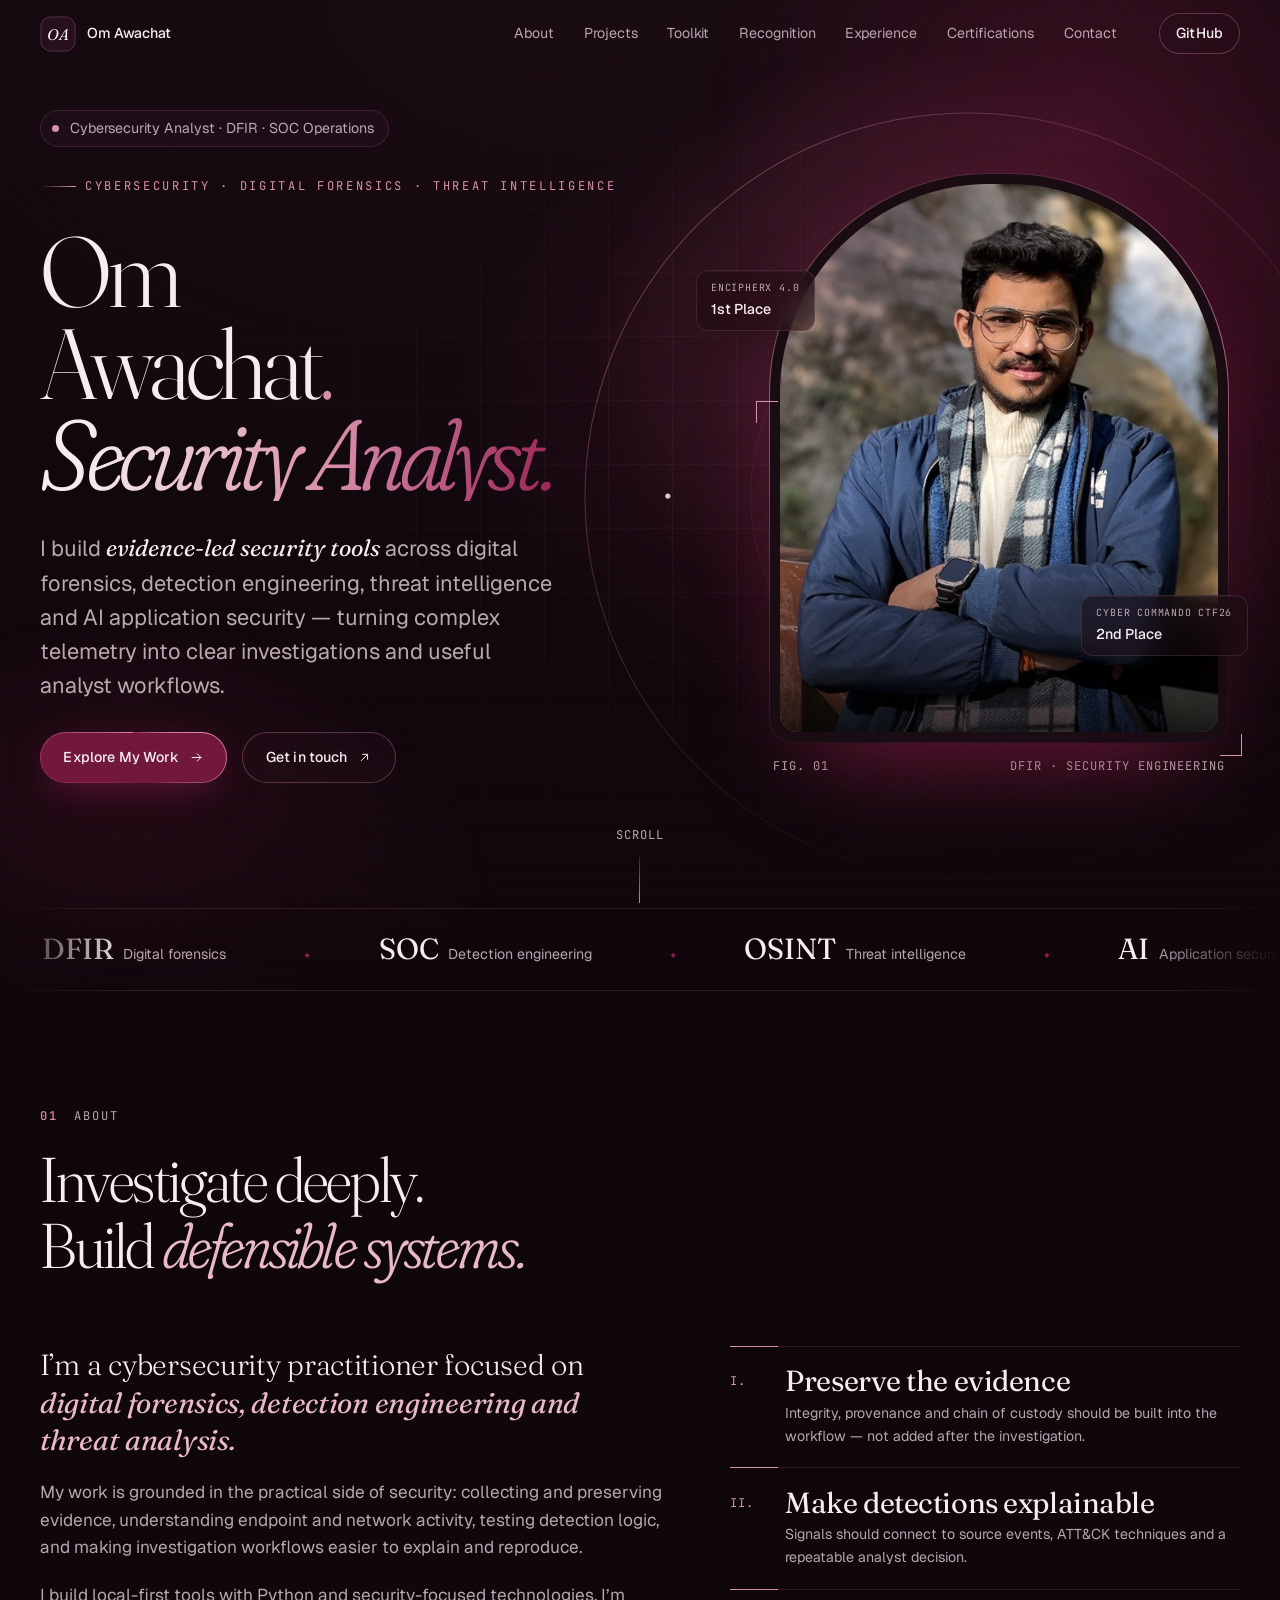
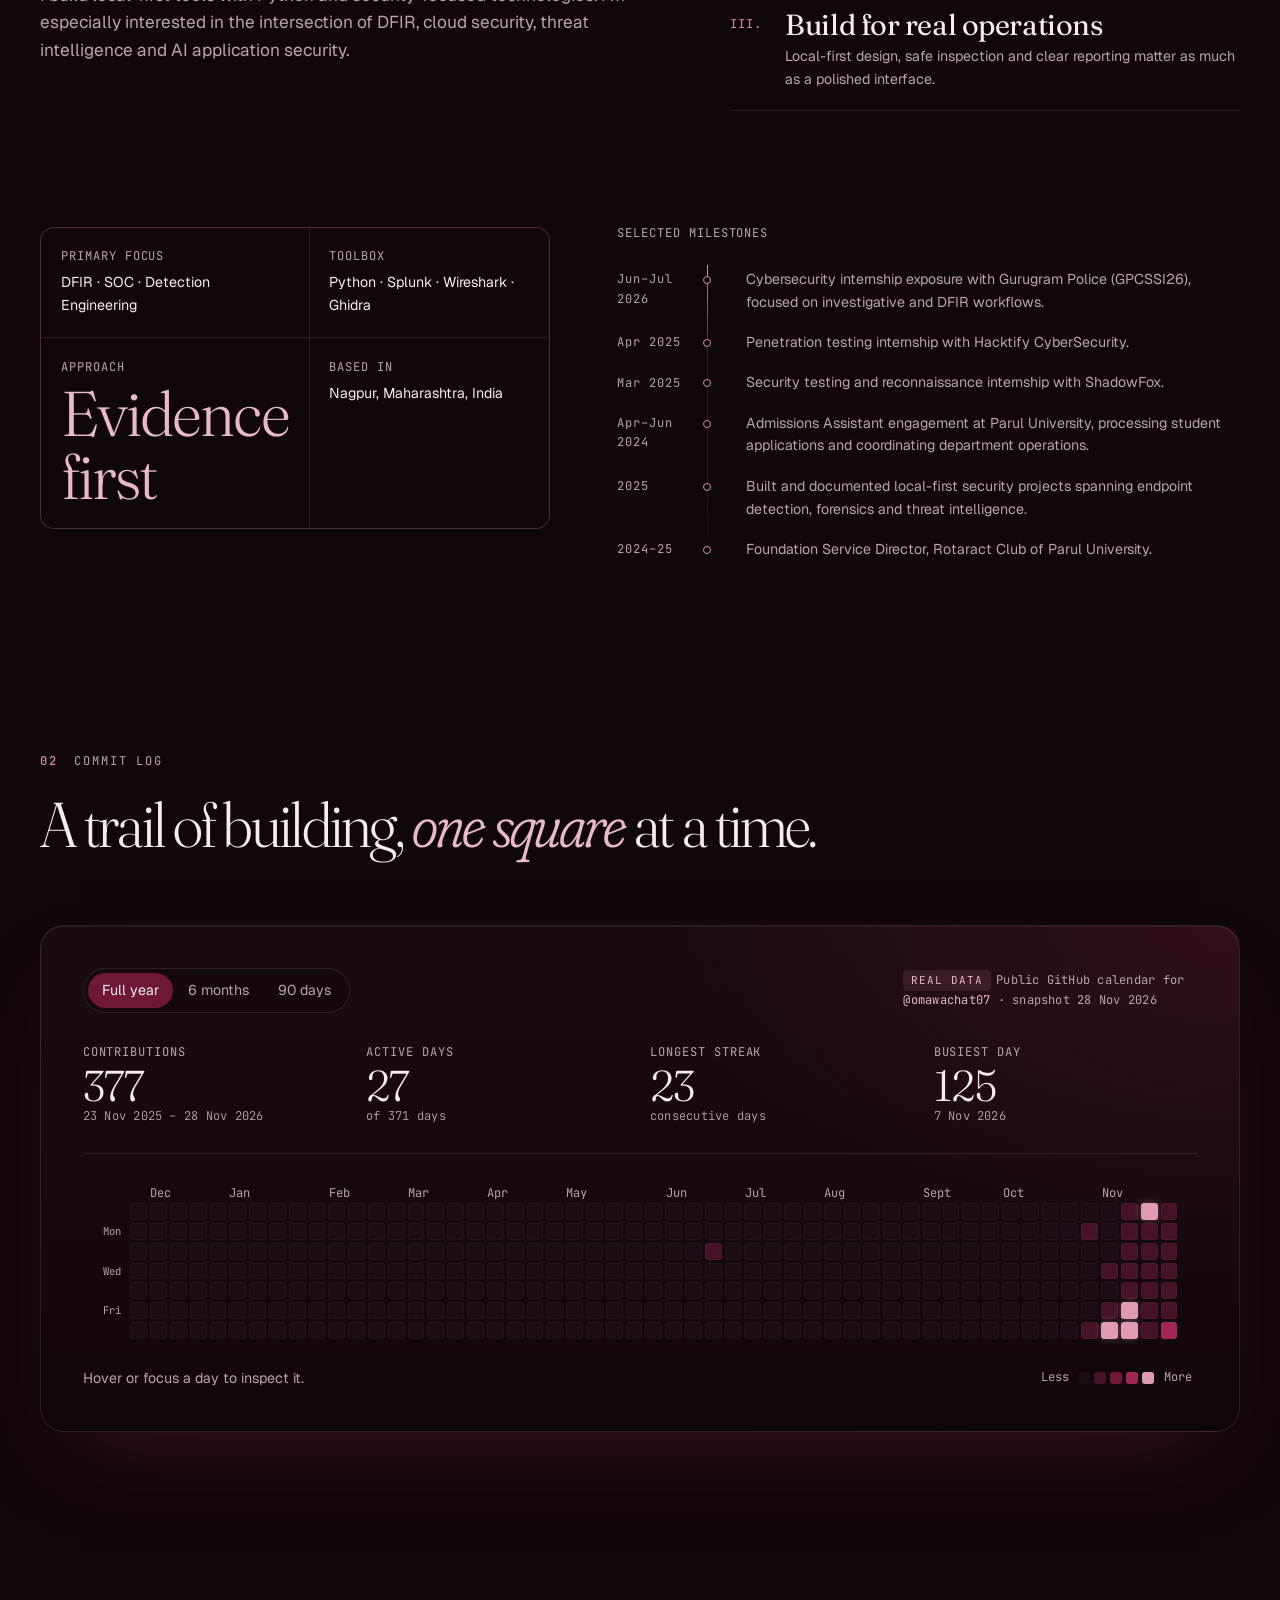
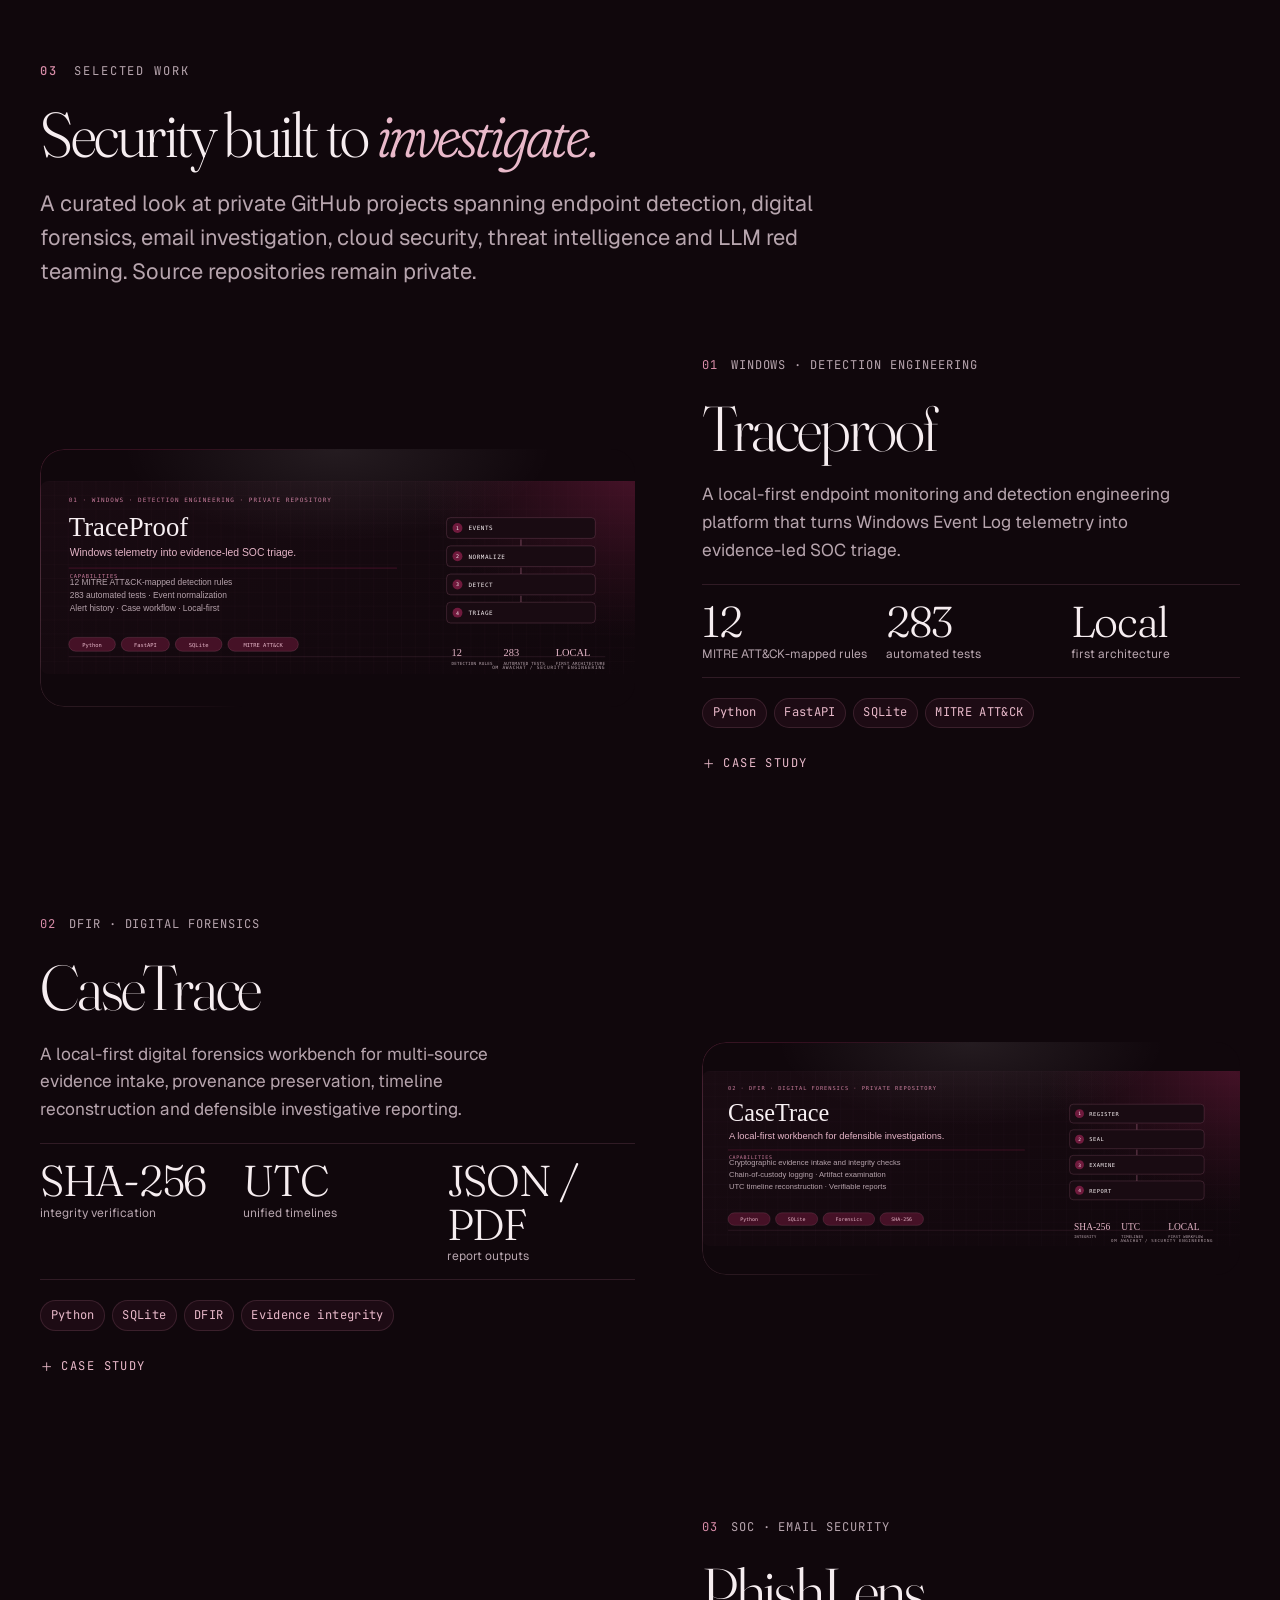
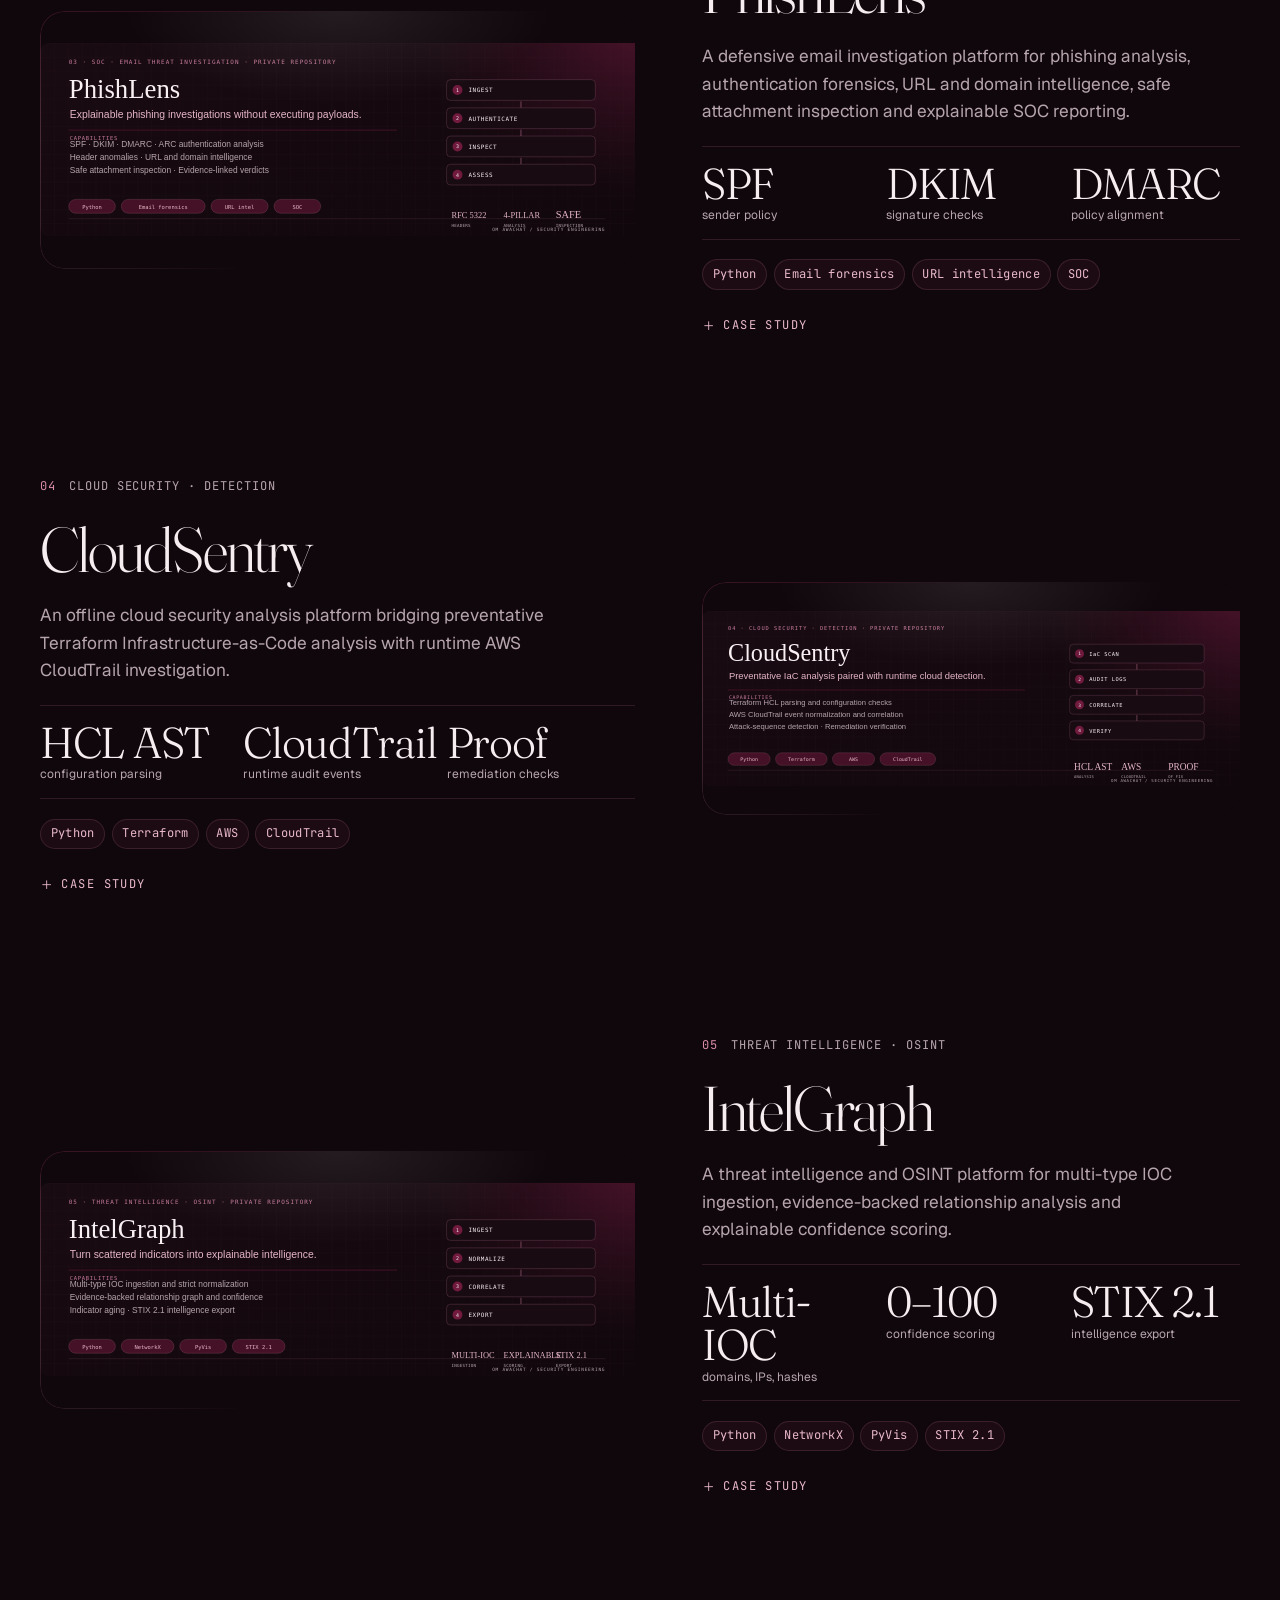
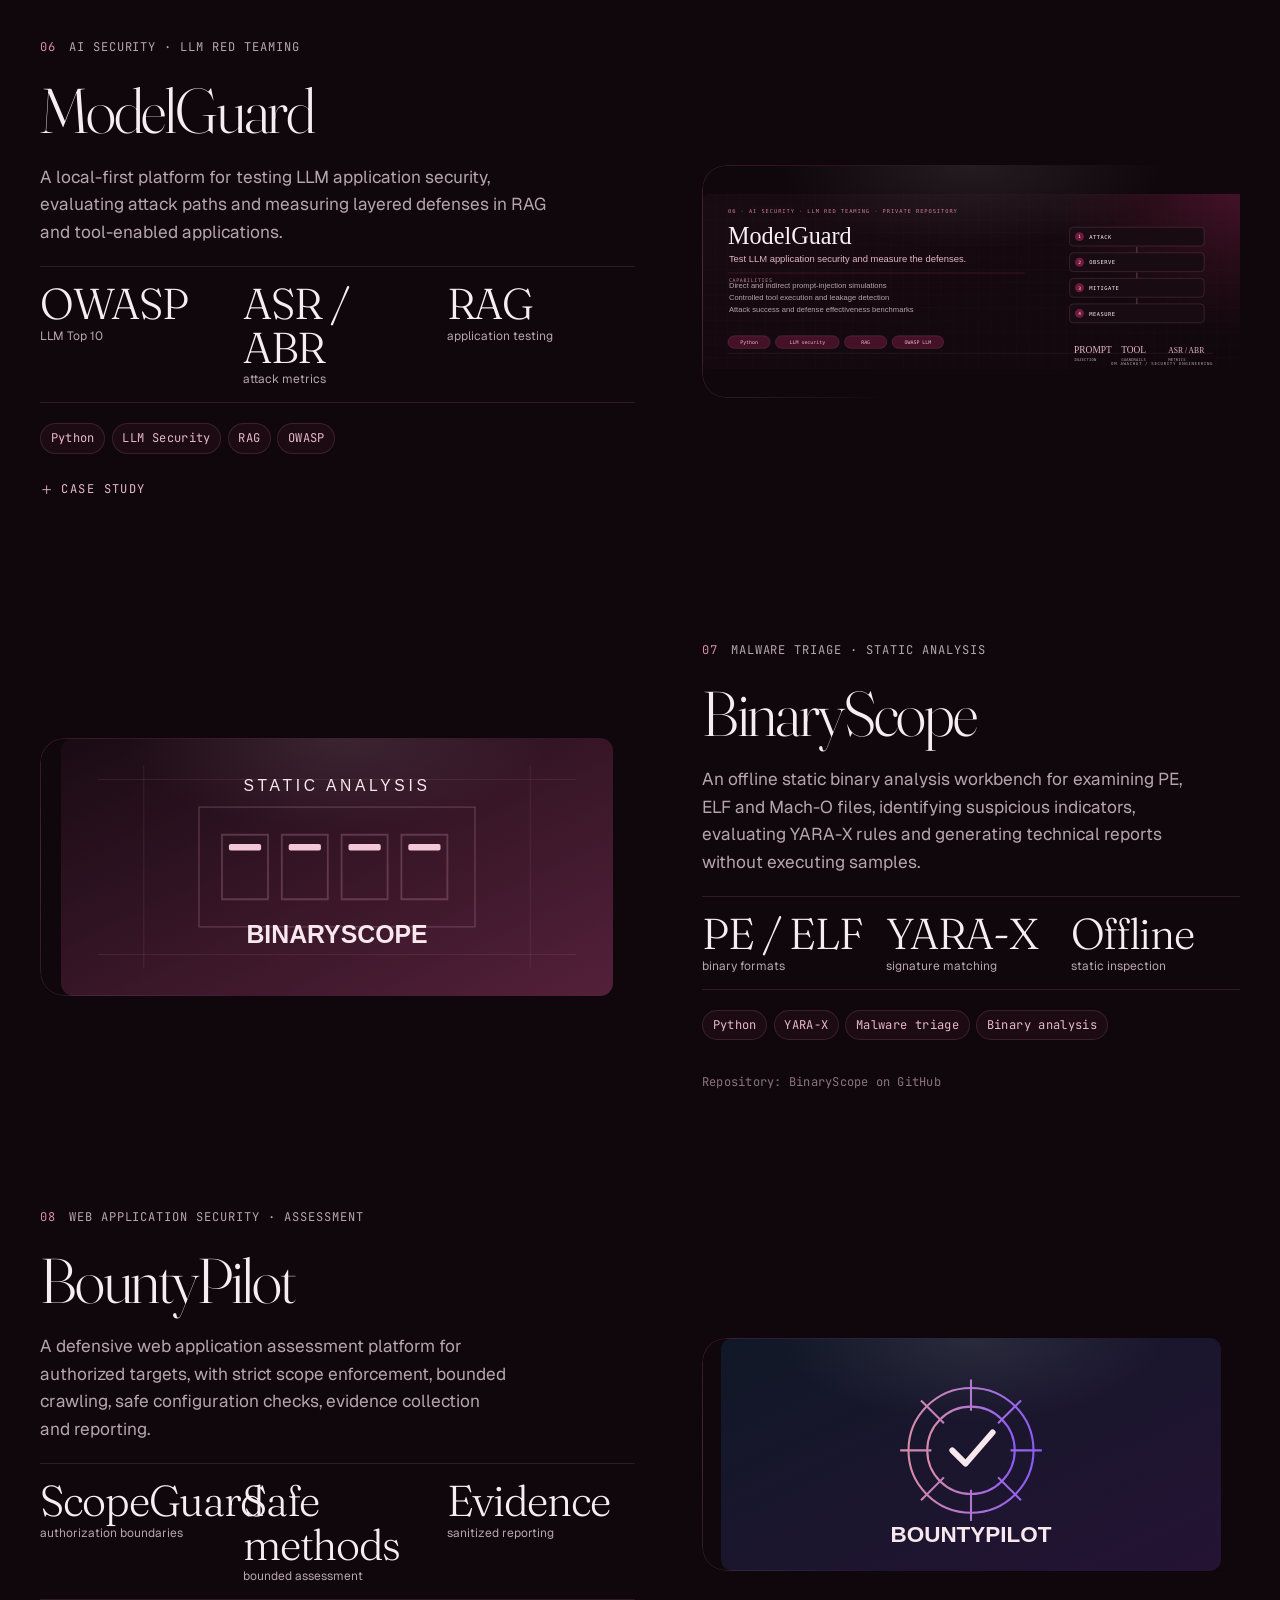
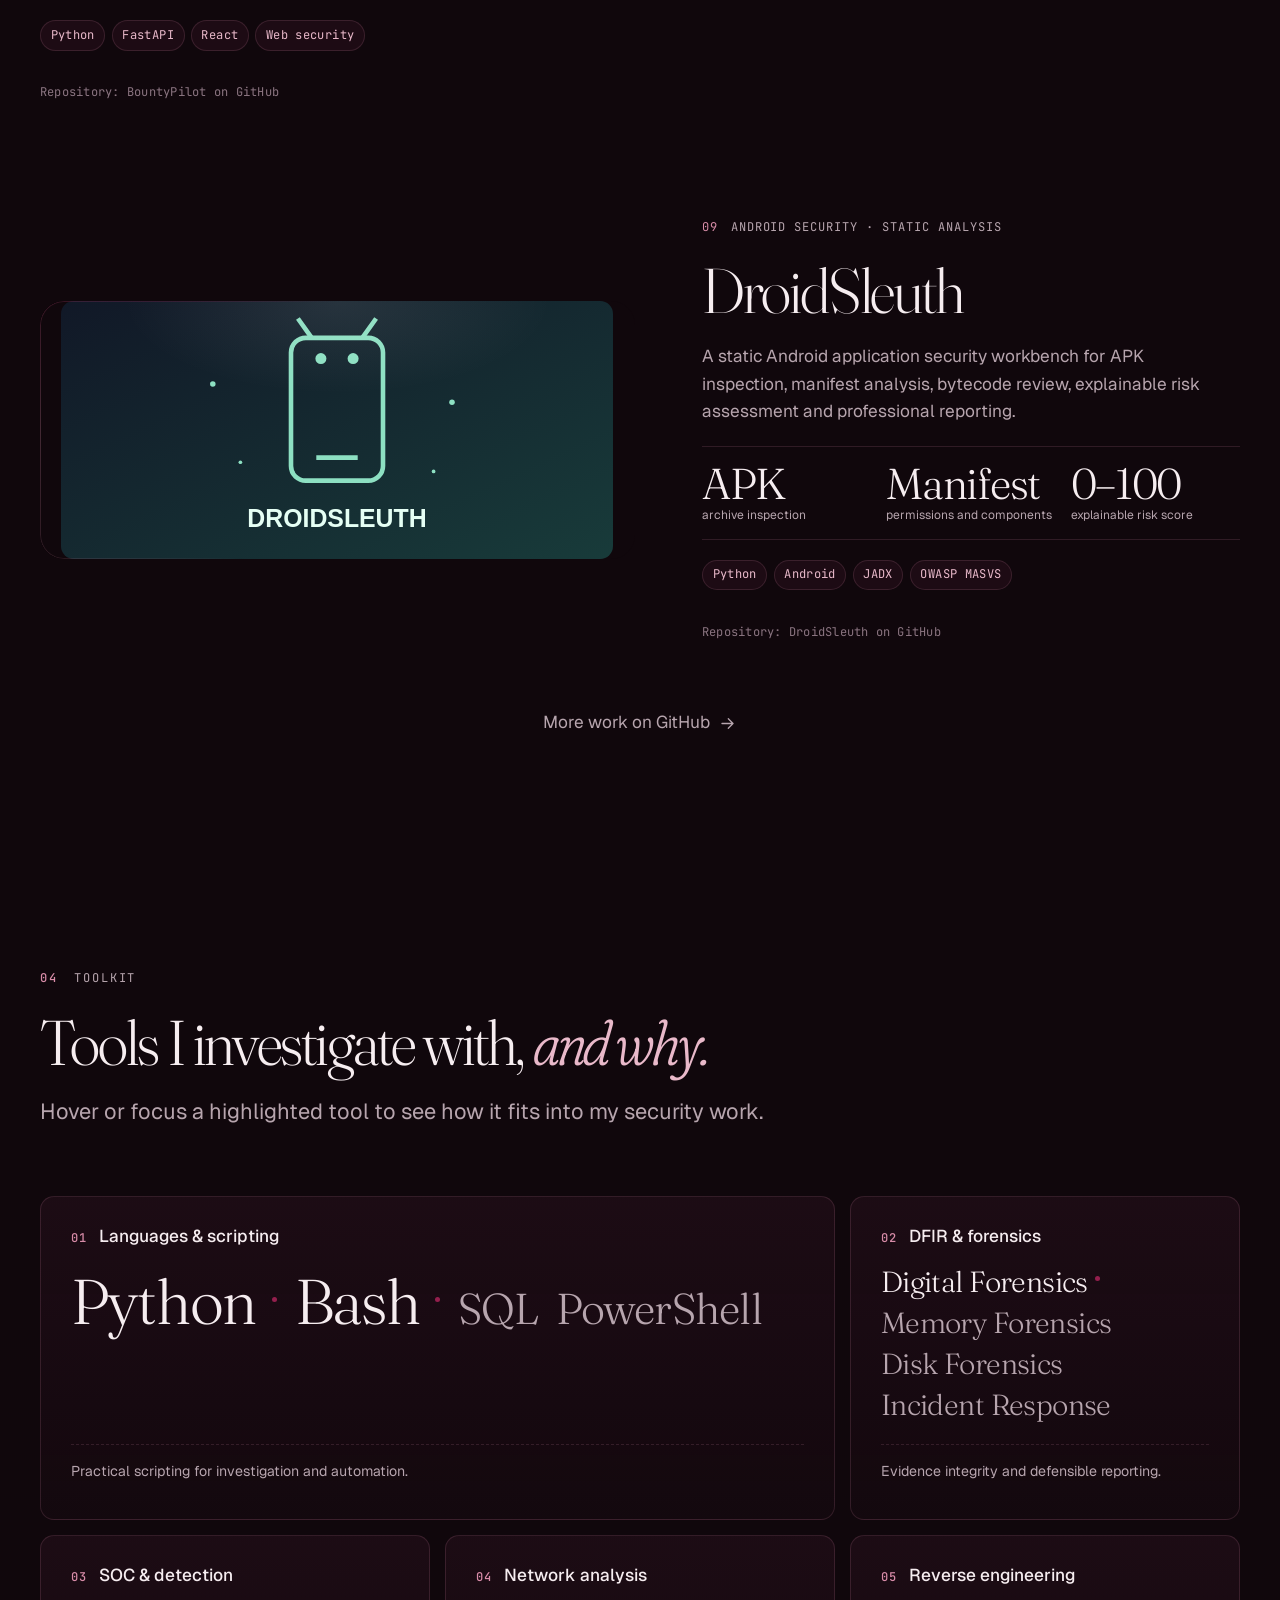
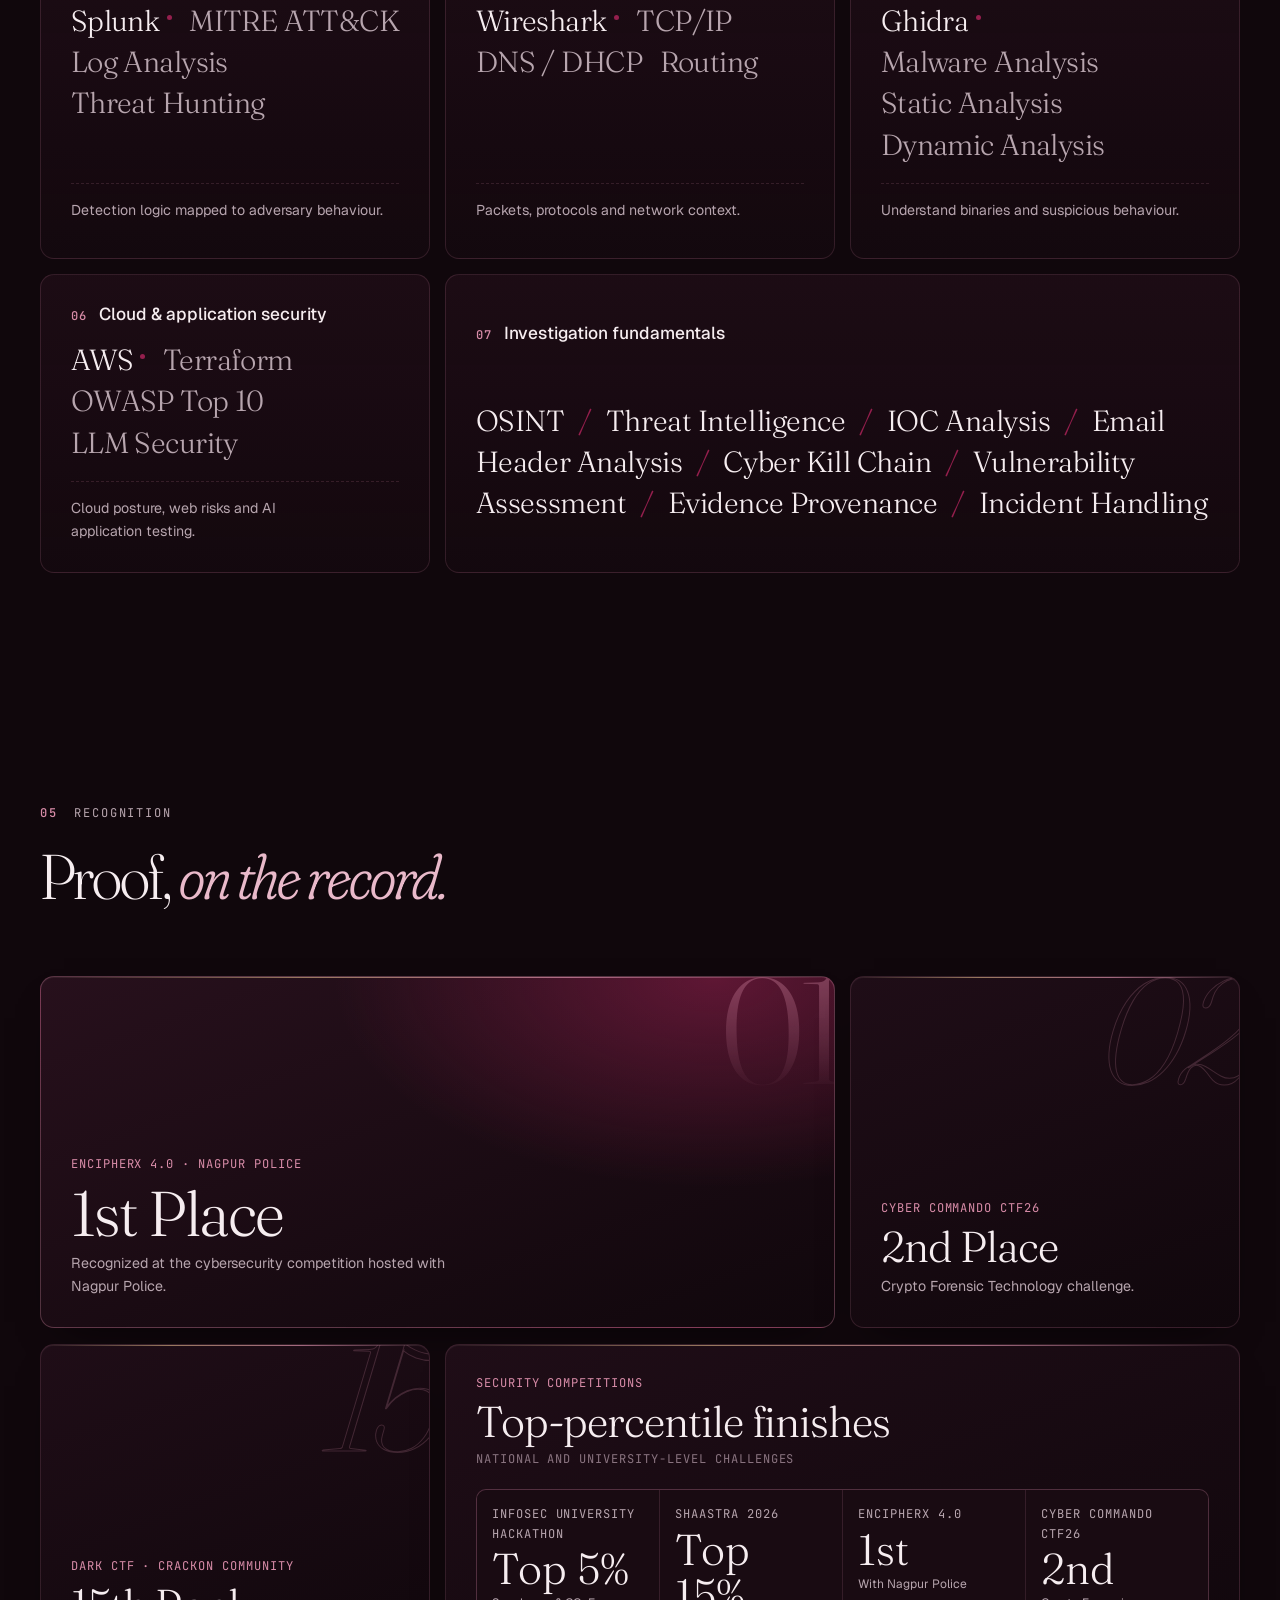
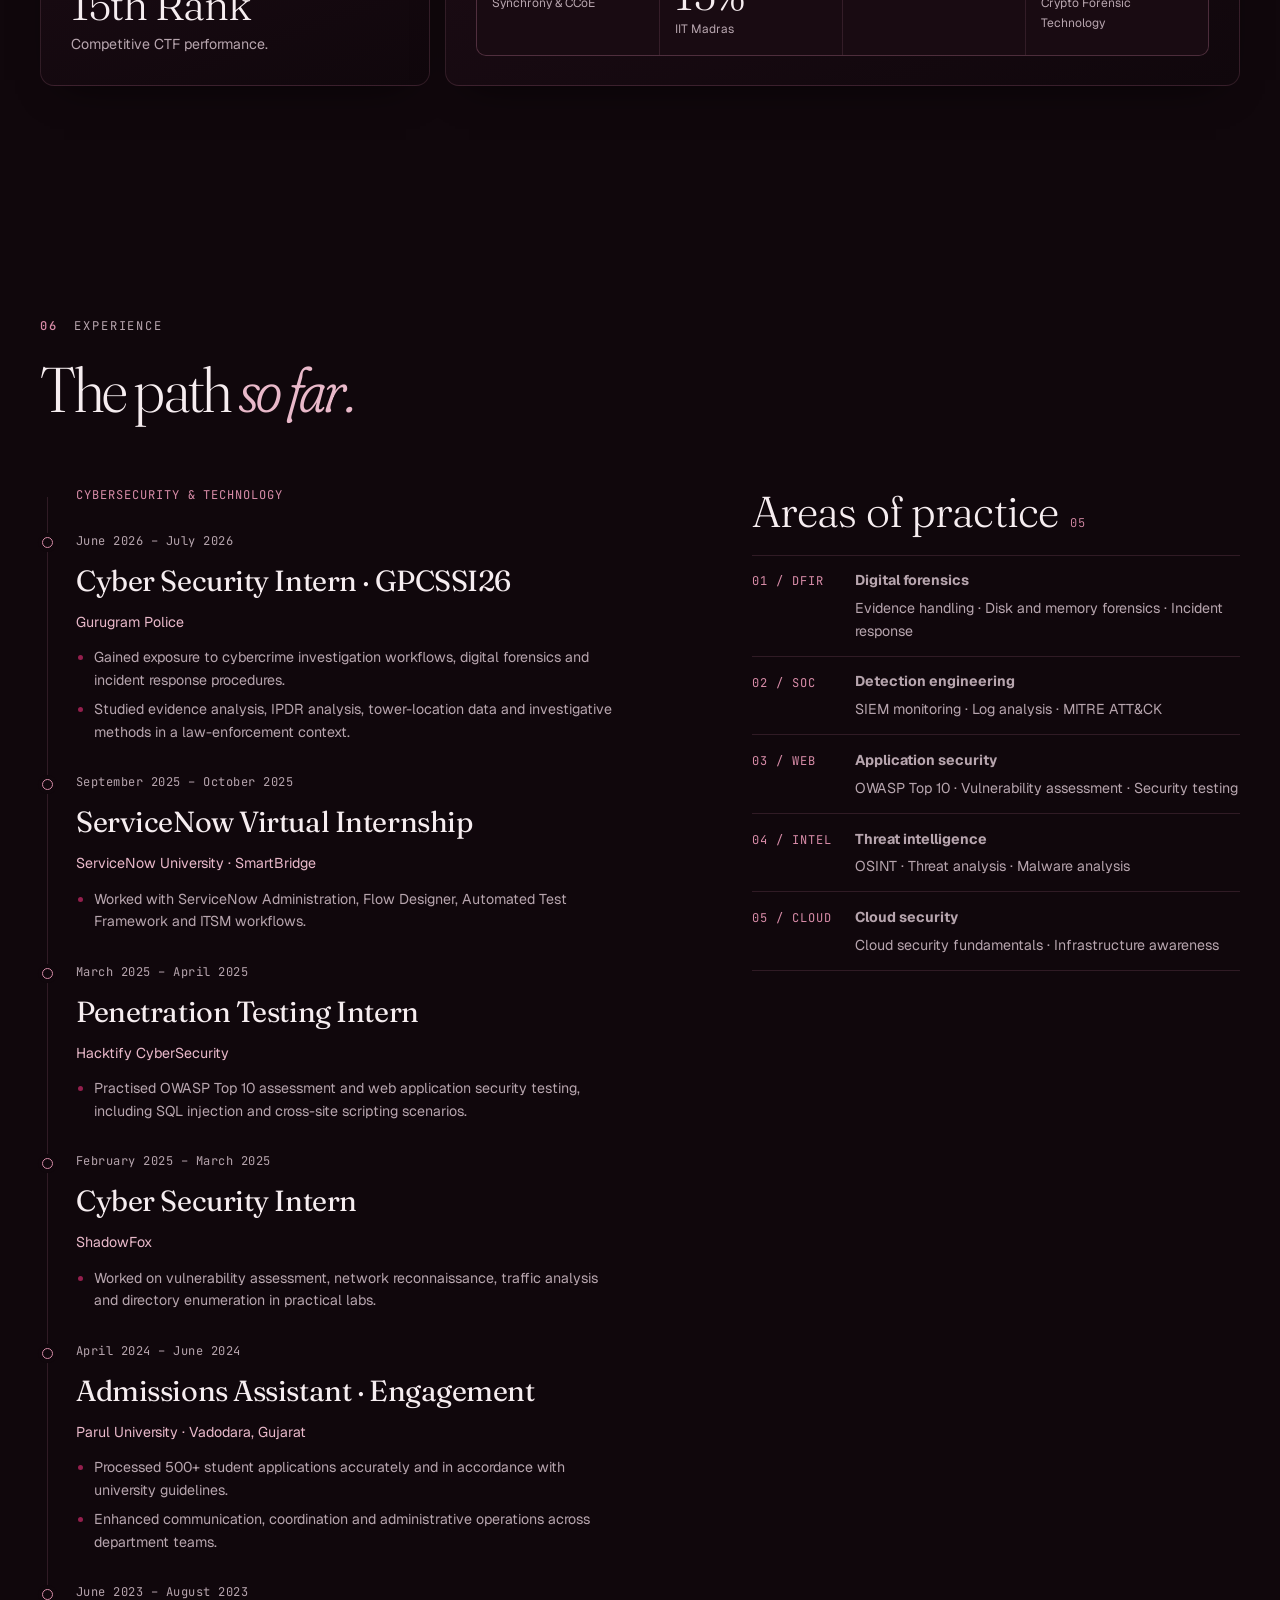
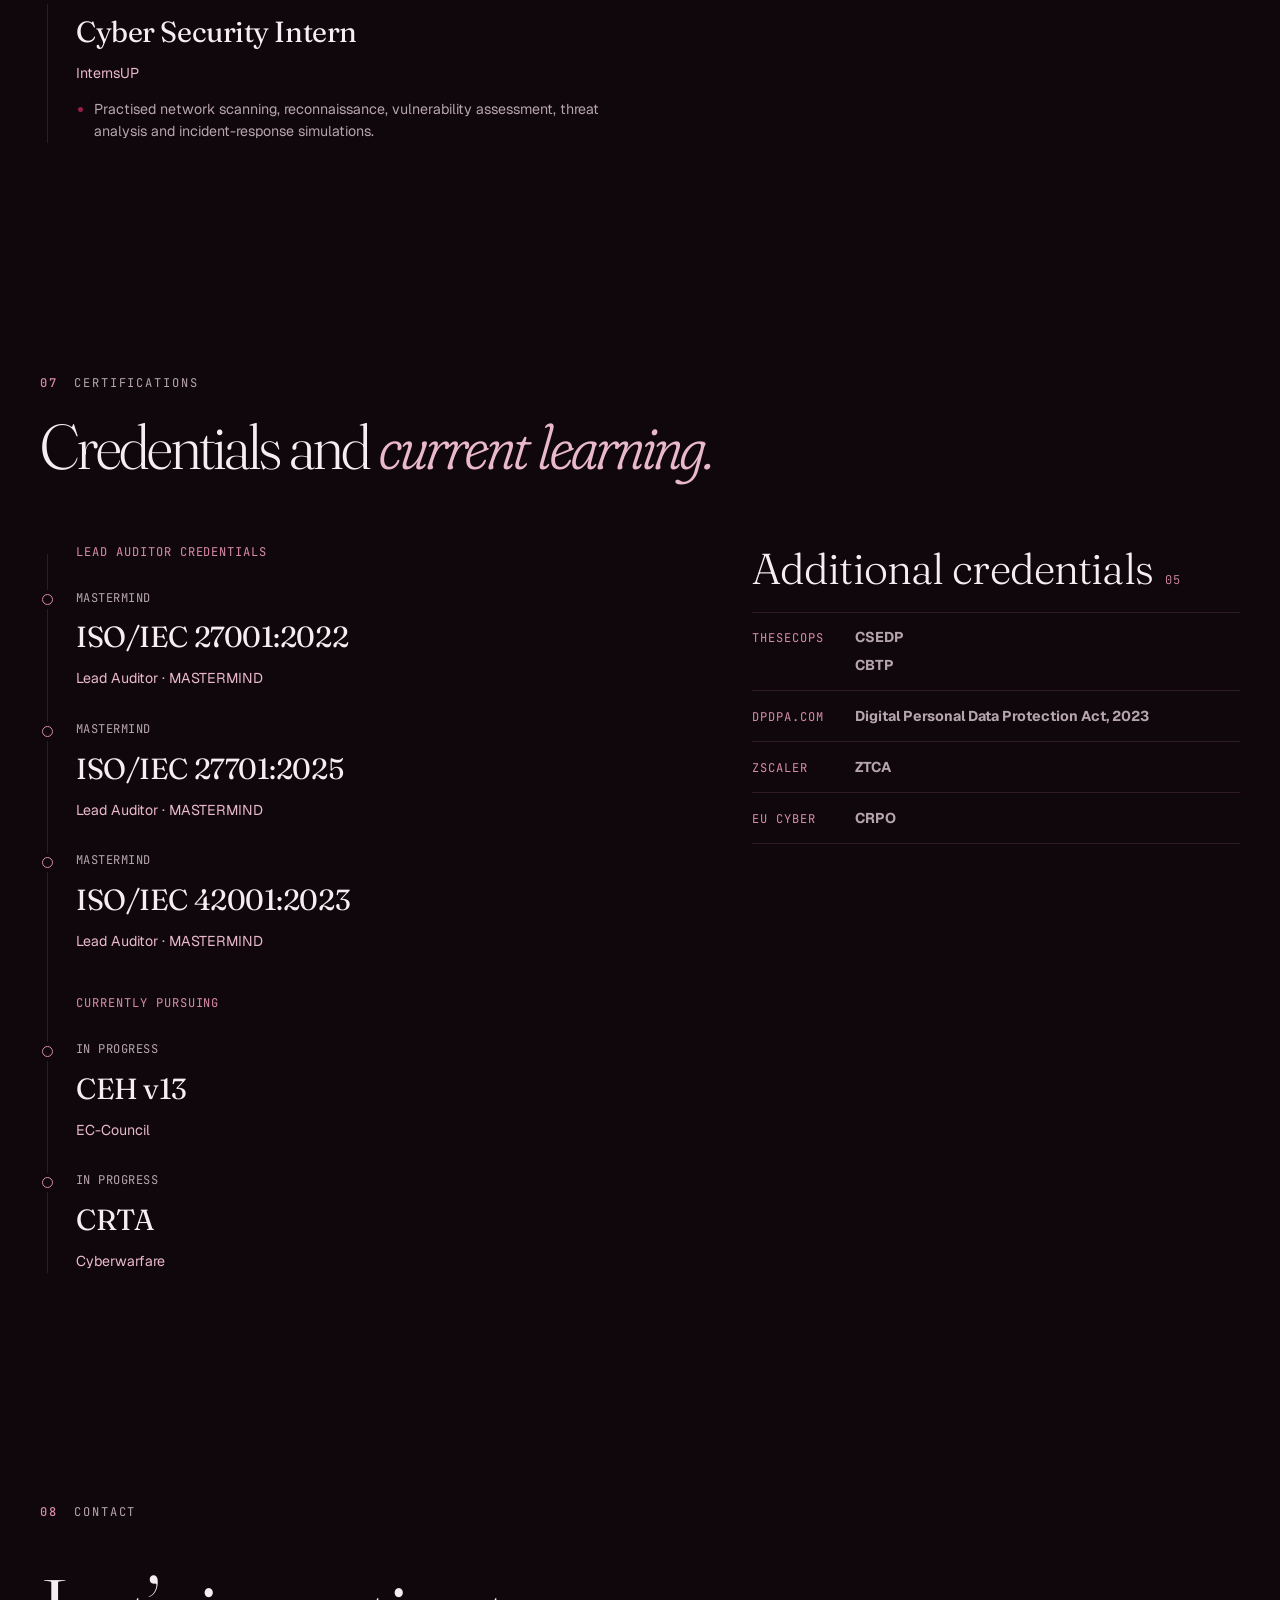
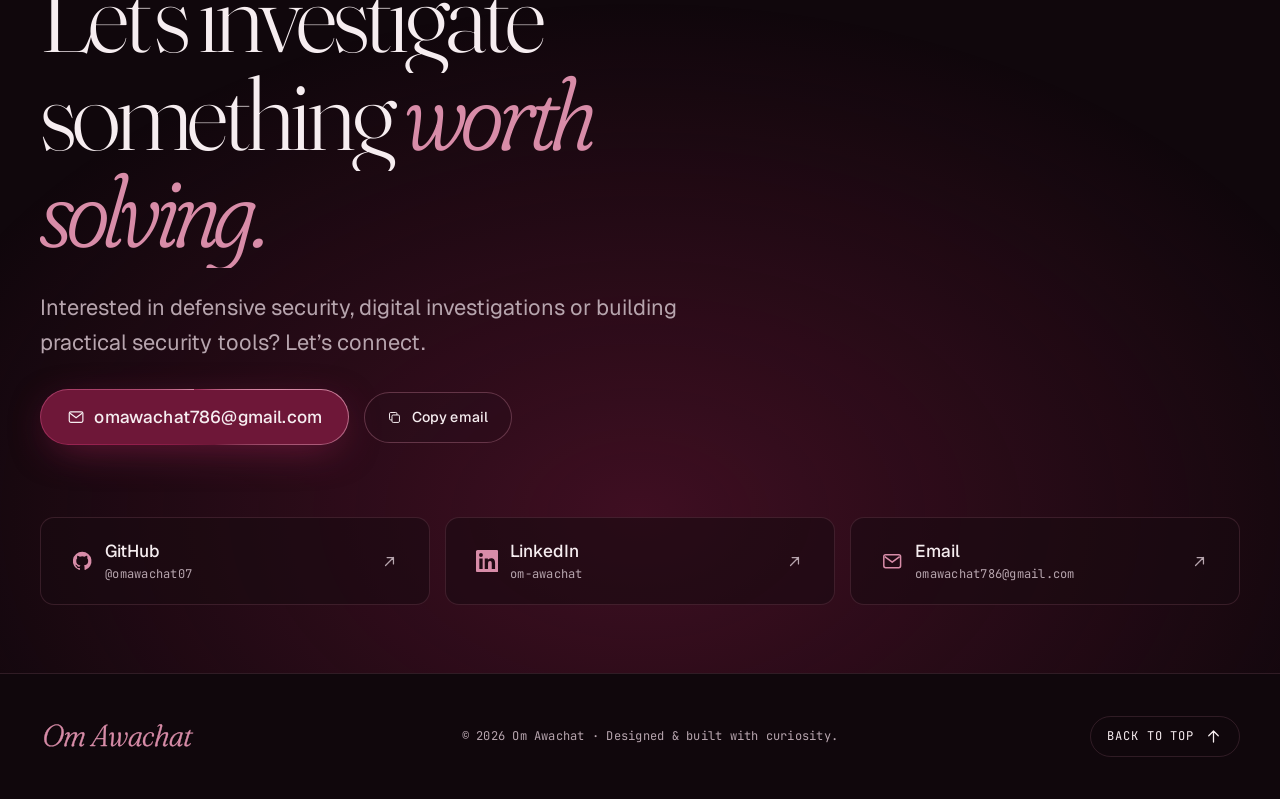
==== commit ac387e10: "deploy: 0e931e5190b12d3d22ad0fe18d537a2b0a884336" ====
--- a/index.html
+++ b/index.html
@@ -3,7 +3,7 @@
 <head>
   <meta charset="utf-8">
   <meta name="viewport" content="width=device-width, initial-scale=1, viewport-fit=cover">
-  <title>Om Awachat — Cybersecurity Analyst &amp; Security Engineer</title>
+  <title>Om Awachat — Cybersecurity Analyst &amp; Security Analyst</title>
   <meta name="description" content="Om Awachat builds evidence-led defensive security tools across DFIR, detection engineering, email security, cloud security, threat intelligence and AI application security.">
   <meta name="author" content="Om Awachat">
   <meta name="theme-color" content="#10070C">
@@ -13,24 +13,24 @@
   <meta property="og:title" content="Om Awachat — Cybersecurity Analyst">
   <meta property="og:description" content="Investigate with curiosity. Defend with evidence.">
   <meta property="og:url" content="https://omawachat07.github.io/omawachat07/">
-  <meta property="og:image" content="https://raw.githubusercontent.com/omawachat07/omawachat07/main/assets/om-awachat-portrait.jpg">
+  <meta property="og:image" content="https://raw.githubusercontent.com/omawachat07/omawachat07/main/assets/om-awachat-portrait-v2.jpg">
   <meta property="og:image:alt" content="Om Awachat GitHub profile portrait">
   <meta name="twitter:card" content="summary_large_image">
   <meta name="twitter:title" content="Om Awachat — Cybersecurity Analyst">
   <meta name="twitter:description" content="Investigate with curiosity. Defend with evidence.">
-  <meta name="twitter:image" content="https://raw.githubusercontent.com/omawachat07/omawachat07/main/assets/om-awachat-portrait.jpg">
+  <meta name="twitter:image" content="https://raw.githubusercontent.com/omawachat07/omawachat07/main/assets/om-awachat-portrait-v2.jpg">
   <link rel="icon" href="favicon.svg" type="image/svg+xml">
-  <link rel="preload" as="image" href="assets/img/om-awachat-portrait.jpg" fetchpriority="high">
+  <link rel="preload" as="image" href="assets/img/om-awachat-portrait-v2.jpg" fetchpriority="high">
   <link rel="preconnect" href="https://fonts.googleapis.com">
   <link rel="preconnect" href="https://fonts.gstatic.com" crossorigin>
   <link rel="stylesheet" href="https://fonts.googleapis.com/css2?family=Fraunces:ital,opsz,wght,SOFT,WONK@0,9..144,200..700,0..100,0..1;1,9..144,200..700,0..100,0..1&amp;family=Geist:wght@300..700&amp;family=JetBrains+Mono:wght@400;500&amp;display=swap">
   <link rel="stylesheet" href="assets/css/tokens.css">
   <link rel="stylesheet" href="assets/css/base.css">
-  <link rel="stylesheet" href="assets/css/components.css">
+  <link rel="stylesheet" href="assets/css/components.css?v=reticle-3">
   <link rel="stylesheet" href="assets/css/sections.css">
   <link rel="stylesheet" href="assets/css/om-custom.css">
   <script>document.documentElement.classList.add("js");</script>
-  <script type="module" src="assets/js/main.js"></script>
+  <script type="module" src="assets/js/main.js?v=reticle-4"></script>
   <script type="application/ld+json">
   {
     "@context": "https://schema.org",
@@ -39,12 +39,19 @@
     "jobTitle": "Cybersecurity Analyst",
     "email": "mailto:omawachat786@gmail.com",
     "url": "https://omawachat07.github.io/omawachat07/",
-    "image": "https://raw.githubusercontent.com/omawachat07/omawachat07/main/assets/om-awachat-portrait.jpg",
+    "image": "https://raw.githubusercontent.com/omawachat07/omawachat07/main/assets/om-awachat-portrait-v2.jpg",
     "sameAs": ["https://github.com/omawachat07", "https://www.linkedin.com/in/om-awachat/"]
   }
   </script>
 </head>
 <body>
+<div class="custom-cursor" data-cursor aria-hidden="true">
+  <span class="custom-cursor__corner custom-cursor__corner--tl"></span>
+  <span class="custom-cursor__corner custom-cursor__corner--tr"></span>
+  <span class="custom-cursor__corner custom-cursor__corner--bl"></span>
+  <span class="custom-cursor__corner custom-cursor__corner--br"></span>
+  <span class="custom-cursor__point"></span>
+</div>
 <svg width="0" height="0" style="position:absolute" aria-hidden="true" focusable="false">
     <symbol id="i-arrow" viewBox="0 0 24 24"><path fill="none" stroke="currentColor" stroke-width="1.6" stroke-linecap="round" stroke-linejoin="round" d="M5 12h14M13 6l6 6-6 6"/></symbol>
     <symbol id="i-ext" viewBox="0 0 24 24"><path fill="none" stroke="currentColor" stroke-width="1.6" stroke-linecap="round" stroke-linejoin="round" d="M7 17 17 7M9 7h8v8"/></symbol>
@@ -116,7 +123,7 @@
         <h1 class="hero__title" id="hero-title">
           <span class="line-mask"><span style="--d:0">Om</span></span>
           <span class="line-mask"><span style="--d:1">Awachat<span class="hero__period">.</span></span></span>
-          <span class="line-mask"><span style="--d:2" class="italic">Security Engineer.</span></span>
+          <span class="line-mask"><span style="--d:2" class="italic">Security Analyst.</span></span>
         </h1>
         <p class="hero__lede" data-reveal style="--d:5">I build <em>evidence-led security tools</em> across digital forensics, detection engineering, threat intelligence and AI application security — turning complex telemetry into clear investigations and useful analyst workflows.</p>
         <div class="hero__ctas" data-reveal style="--d:6">
@@ -130,7 +137,7 @@
       </div>
       <figure class="portrait" data-tilt>
         <div class="portrait__frame"><div class="portrait__photo">
-          <img src="assets/img/om-awachat-portrait.jpg" width="640" height="640" alt="Om Awachat GitHub profile portrait" fetchpriority="high" decoding="async">
+          <img src="assets/img/om-awachat-portrait-v2.jpg" width="640" height="640" alt="Om Awachat GitHub profile portrait" fetchpriority="high" decoding="async">
         </div><span class="portrait__corner portrait__corner--tl" aria-hidden="true"></span><span class="portrait__corner portrait__corner--br" aria-hidden="true"></span></div>
         <figcaption class="portrait__meta"><span class="mono">Fig. 01</span><span class="mono">DFIR · SECURITY ENGINEERING</span></figcaption>
         <p class="portrait__chip portrait__chip--a glass" aria-hidden="true"><span class="mono">EncipherX 4.0</span><b>1st Place</b></p>
@@ -171,6 +178,7 @@
             <li><time class="mono">Jun–Jul 2026</time><p>Cybersecurity internship exposure with Gurugram Police (GPCSSI26), focused on investigative and DFIR workflows.</p></li>
             <li><time class="mono">Apr 2025</time><p>Penetration testing internship with Hacktify CyberSecurity.</p></li>
             <li><time class="mono">Mar 2025</time><p>Security testing and reconnaissance internship with ShadowFox.</p></li>
+            <li><time class="mono">Apr–Jun 2024</time><p>Admissions Assistant engagement at Parul University, processing student applications and coordinating department operations.</p></li>
             <li><time class="mono">2025</time><p>Built and documented local-first security projects spanning endpoint detection, forensics and threat intelligence.</p></li>
             <li><time class="mono">2024–25</time><p>Foundation Service Director, Rotaract Club of Parul University.</p></li>
           </ol>
@@ -198,7 +206,7 @@
       <div class="work">
         <article class="case case--policy" data-reveal aria-labelledby="p1-title">
           <div class="case__visual" data-tilt><img src="assets/img/project-traceproof.svg" alt="TraceProof project artwork: Windows telemetry, normalization, detection and triage workflow" loading="lazy"></div>
-          <div class="case__body"><p class="case__kicker mono"><span>01</span> WINDOWS · DETECTION ENGINEERING</p><h3 class="case__title" id="p1-title">TraceProof</h3><p class="case__problem">A local-first endpoint monitoring and detection engineering platform that turns Windows Event Log telemetry into evidence-led SOC triage.</p>
+          <div class="case__body"><p class="case__kicker mono"><span>01</span> WINDOWS · DETECTION ENGINEERING</p><h3 class="case__title" id="p1-title">Traceproof</h3><p class="case__problem">A local-first endpoint monitoring and detection engineering platform that turns Windows Event Log telemetry into evidence-led SOC triage.</p>
             <ul class="case__metrics" role="list"><li><b>12</b><span>MITRE ATT&amp;CK-mapped rules</span></li><li><b>283</b><span>automated tests</span></li><li><b>Local</b><span>first architecture</span></li></ul>
             <ul class="tags" role="list"><li class="tag">Python</li><li class="tag">FastAPI</li><li class="tag">SQLite</li><li class="tag">MITRE ATT&amp;CK</li></ul>
             <button class="case__toggle" type="button" aria-expanded="false" aria-controls="p1-more"><svg class="icon" aria-hidden="true"><use href="#i-plus"/></svg> Case study</button>
@@ -253,6 +261,33 @@
             <ul class="tags" role="list"><li class="tag">Python</li><li class="tag">LLM Security</li><li class="tag">RAG</li><li class="tag">OWASP</li></ul>
             <button class="case__toggle" type="button" aria-expanded="false" aria-controls="p6-more"><svg class="icon" aria-hidden="true"><use href="#i-plus"/></svg> Case study</button>
             <div class="case__more" id="p6-more" data-collapsible><div><h4 class="mono">Red-team scenarios</h4><ul><li>Simulates direct and indirect prompt injection and jailbreak attempts.</li><li>Tests controlled tool execution, argument sanitization and leakage defenses.</li><li>Measures attack success, attack blocking, canary leakage and false-positive rates.</li></ul><p class="case__note mono">Private GitHub repository · source not publicly accessible.</p></div></div>
+          </div>
+        </article>
+
+        <article class="case case--star" data-reveal aria-labelledby="p7-title">
+          <div class="case__visual" data-tilt><img src="assets/img/project-binaryscope.svg" alt="BinaryScope static executable analysis artwork" loading="lazy"></div>
+          <div class="case__body"><p class="case__kicker mono"><span>07</span> MALWARE TRIAGE · STATIC ANALYSIS</p><h3 class="case__title" id="p7-title">BinaryScope</h3><p class="case__problem">An offline static binary analysis workbench for examining PE, ELF and Mach-O files, identifying suspicious indicators, evaluating YARA-X rules and generating technical reports without executing samples.</p>
+            <ul class="case__metrics" role="list"><li><b>PE / ELF</b><span>binary formats</span></li><li><b>YARA-X</b><span>signature matching</span></li><li><b>Offline</b><span>static inspection</span></li></ul>
+            <ul class="tags" role="list"><li class="tag">Python</li><li class="tag">YARA-X</li><li class="tag">Malware triage</li><li class="tag">Binary analysis</li></ul>
+            <p class="case__note mono">Repository: <a class="link-u" href="https://github.com/omawachat07/BinaryScope" target="_blank" rel="noopener">BinaryScope on GitHub</a></p>
+          </div>
+        </article>
+
+        <article class="case case--saas case--flip" data-reveal aria-labelledby="p8-title">
+          <div class="case__visual" data-tilt><img src="assets/img/project-bountypilot.svg" alt="BountyPilot authorized web assessment artwork" loading="lazy"></div>
+          <div class="case__body"><p class="case__kicker mono"><span>08</span> WEB APPLICATION SECURITY · ASSESSMENT</p><h3 class="case__title" id="p8-title">BountyPilot</h3><p class="case__problem">A defensive web application assessment platform for authorized targets, with strict scope enforcement, bounded crawling, safe configuration checks, evidence collection and reporting.</p>
+            <ul class="case__metrics" role="list"><li><b>ScopeGuard</b><span>authorization boundaries</span></li><li><b>Safe methods</b><span>bounded assessment</span></li><li><b>Evidence</b><span>sanitized reporting</span></li></ul>
+            <ul class="tags" role="list"><li class="tag">Python</li><li class="tag">FastAPI</li><li class="tag">React</li><li class="tag">Web security</li></ul>
+            <p class="case__note mono">Repository: <a class="link-u" href="https://github.com/omawachat07/BountyPilot" target="_blank" rel="noopener">BountyPilot on GitHub</a></p>
+          </div>
+        </article>
+
+        <article class="case case--policy" data-reveal aria-labelledby="p9-title">
+          <div class="case__visual" data-tilt><img src="assets/img/project-droidsleuth.svg" alt="DroidSleuth Android APK static security analysis artwork" loading="lazy"></div>
+          <div class="case__body"><p class="case__kicker mono"><span>09</span> ANDROID SECURITY · STATIC ANALYSIS</p><h3 class="case__title" id="p9-title">DroidSleuth</h3><p class="case__problem">A static Android application security workbench for APK inspection, manifest analysis, bytecode review, explainable risk assessment and professional reporting.</p>
+            <ul class="case__metrics" role="list"><li><b>APK</b><span>archive inspection</span></li><li><b>Manifest</b><span>permissions and components</span></li><li><b>0–100</b><span>explainable risk score</span></li></ul>
+            <ul class="tags" role="list"><li class="tag">Python</li><li class="tag">Android</li><li class="tag">JADX</li><li class="tag">OWASP MASVS</li></ul>
+            <p class="case__note mono">Repository: <a class="link-u" href="https://github.com/omawachat07/DroidSleuth" target="_blank" rel="noopener">DroidSleuth on GitHub</a></p>
           </div>
         </article>
       </div>
@@ -361,6 +396,16 @@
           </article>
 
           <article class="entry" data-reveal>
+            <p class="entry__date mono"><time datetime="2024-04">April 2024</time> – <time datetime="2024-06">June 2024</time></p>
+            <h4 class="entry__title">Admissions Assistant · Engagement</h4>
+            <p class="entry__org">Parul University · Vadodara, Gujarat</p>
+            <ul class="entry__points">
+              <li>Processed 500+ student applications accurately and in accordance with university guidelines.</li>
+              <li>Enhanced communication, coordination and administrative operations across department teams.</li>
+            </ul>
+          </article>
+
+          <article class="entry" data-reveal>
             <p class="entry__date mono"><time datetime="2023-06">June 2023</time> – <time datetime="2023-08">August 2023</time></p>
             <h4 class="entry__title">Cyber Security Intern</h4>
             <p class="entry__org">InternsUP</p>
--- a/assets/css/components.css
+++ b/assets/css/components.css
@@ -3,6 +3,53 @@
    ========================================================================== */
 
 @layer components {
+  /* --- Reticle cursor ----------------------------------------------------- */
+  .custom-cursor {
+    position: fixed;
+    top: 0;
+    left: 0;
+    z-index: 140;
+    width: 34px;
+    height: 34px;
+    opacity: 0;
+    pointer-events: none;
+    transform: translate3d(var(--cursor-x, -100px), var(--cursor-y, -100px), 0) translate(-50%, -50%);
+    transition: opacity 140ms ease;
+  }
+  .custom-cursor.is-visible { opacity: 1; }
+  .custom-cursor__corner {
+    position: absolute;
+    width: 9px;
+    height: 9px;
+    border-color: #F0445E;
+    border-style: solid;
+  }
+  .custom-cursor__corner--tl { top: 0; left: 0; border-width: 1px 0 0 1px; }
+  .custom-cursor__corner--tr { top: 0; right: 0; border-width: 1px 1px 0 0; }
+  .custom-cursor__corner--bl { bottom: 0; left: 0; border-width: 0 0 1px 1px; }
+  .custom-cursor__corner--br { right: 0; bottom: 0; border-width: 0 1px 1px 0; }
+  .custom-cursor__point {
+    position: absolute;
+    top: 50%;
+    left: 50%;
+    width: 4px;
+    height: 4px;
+    border-radius: 50%;
+    background: #F0445E;
+    box-shadow: 0 0 7px rgba(240, 68, 94, 0.7);
+    transform: translate(calc(-50% + var(--point-x, 0px)), calc(-50% + var(--point-y, 0px)));
+  }
+  .has-custom-cursor, .has-custom-cursor *:not(input):not(textarea):not(select):not([contenteditable="true"]) {
+    cursor: none !important;
+  }
+  @media (hover: none), (pointer: coarse) {
+    .custom-cursor { display: none; }
+  }
+  @media (prefers-reduced-motion: reduce) {
+    .custom-cursor { transition: none; }
+    .custom-cursor__point { transition: none; }
+  }
+
   /* --- Opening sequence ---------------------------------------------------
      A 1.4s monogram draw that fades out on its own. pointer-events: none
      means the page underneath is usable from the first frame. */
